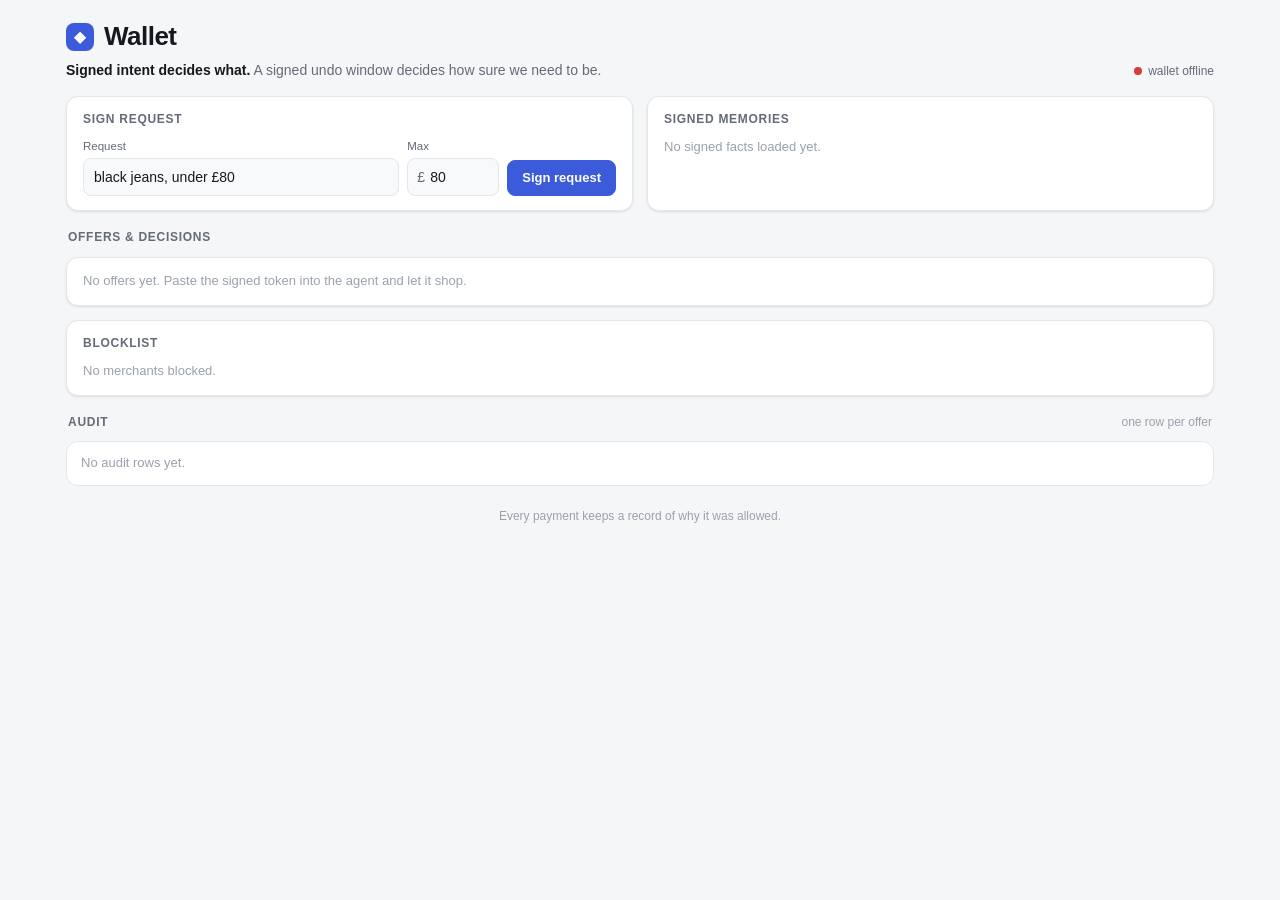
==== static/index.html @ 3918dc95 "Show merchant names and drop Undo on final-sale payments Co-Authored-By: Claude Opus 5.5 <noreply@an" ====
<!doctype html>
<html lang="en">
<head>
<meta charset="utf-8">
<meta name="viewport" content="width=device-width, initial-scale=1">
<title>Wallet</title>
<style>
:root {
  --bg: #f5f6f8;
  --panel: #ffffff;
  --panel-2: #f8f9fb;
  --border: #e3e6eb;
  --text: #15181e;
  --muted: #646b78;
  --faint: #9aa1ad;
  --mono-bg: #f1f3f6;
  --accent: #3b5bdb;
  --accent-text: #ffffff;
  --pay: #1f9d55; --pay-bg: #e6f6ec; --pay-text: #126b39;
  --ask: #d98a00; --ask-bg: #fff4dc; --ask-text: #8a5800;
  --decline: #d93a3a; --decline-bg: #fdeaea; --decline-text: #a52323;
  --block: #1b1d22; --block-text: #ffffff;
  --warn-bg: #fff7e6; --warn-border: #f2c46d;
  --shadow: 0 1px 2px rgba(16,24,40,.05), 0 1px 3px rgba(16,24,40,.06);
}
@media (prefers-color-scheme: dark) {
  :root {
    --bg: #0e1014;
    --panel: #171a20;
    --panel-2: #1c2027;
    --border: #2a2f38;
    --text: #e8eaee;
    --muted: #9aa1ad;
    --faint: #6b7280;
    --mono-bg: #0f1216;
    --accent: #6c8cff;
    --accent-text: #0e1014;
    --pay: #3ecf7a; --pay-bg: #12301f; --pay-text: #7ee2a6;
    --ask: #f2b233; --ask-bg: #33270d; --ask-text: #f7cc73;
    --decline: #f26464; --decline-bg: #3a1616; --decline-text: #ff9b9b;
    --block: #000000; --block-text: #ffffff;
    --warn-bg: #2d2410; --warn-border: #6b5418;
    --shadow: none;
  }
}
* { box-sizing: border-box; }
html, body { margin: 0; }
body {
  background: var(--bg); color: var(--text);
  font: 14px/1.45 -apple-system, BlinkMacSystemFont, "Segoe UI", Inter, Roboto, Helvetica, Arial, sans-serif;
  -webkit-font-smoothing: antialiased;
}
.mono, code, pre, input.mono { font-family: ui-monospace, SFMono-Regular, Menlo, Consolas, monospace; }
.wrap { max-width: 1180px; margin: 0 auto; padding: 18px 16px 40px; }
header { display: flex; align-items: flex-end; justify-content: space-between; gap: 12px; margin-bottom: 16px; flex-wrap: wrap; }
header h1 { margin: 0; font-size: 26px; letter-spacing: -.02em; display: flex; align-items: center; gap: 10px; }
header h1 .logo { width: 28px; height: 28px; border-radius: 8px; background: var(--accent); display: inline-grid; place-items: center; color: var(--accent-text); font-size: 15px; }
header p { margin: 4px 0 0; color: var(--muted); font-size: 14px; }
header p b { color: var(--text); font-weight: 600; }
.live { font-size: 12px; color: var(--muted); display: inline-flex; align-items: center; gap: 6px; white-space: nowrap; }
.live .dot { width: 8px; height: 8px; border-radius: 50%; background: var(--faint); }
.live.ok .dot { background: var(--pay); box-shadow: 0 0 0 3px color-mix(in srgb, var(--pay) 25%, transparent); }
.live.err .dot { background: var(--decline); }

.panel { background: var(--panel); border: 1px solid var(--border); border-radius: 12px; padding: 14px 16px; box-shadow: var(--shadow); min-width: 0; }
.panel h2 { margin: 0 0 10px; font-size: 12px; text-transform: uppercase; letter-spacing: .06em; color: var(--muted); font-weight: 650; display: flex; justify-content: space-between; align-items: center; gap: 8px; }
.panel h2 .count { text-transform: none; letter-spacing: 0; font-weight: 500; color: var(--faint); }
.top { display: grid; grid-template-columns: 1fr 1fr; gap: 14px; margin-bottom: 14px; }
@media (max-width: 720px) { .top { grid-template-columns: 1fr; } }

form.sign { display: grid; grid-template-columns: 1fr 92px auto; gap: 8px; align-items: end; }
@media (max-width: 480px) { form.sign { grid-template-columns: 1fr 1fr; } form.sign button { grid-column: 1 / -1; } }
label { display: block; font-size: 11.5px; color: var(--muted); margin-bottom: 3px; }
input[type=text], input[type=number] {
  width: 100%; padding: 8px 10px; border: 1px solid var(--border); border-radius: 8px;
  background: var(--panel-2); color: var(--text); font: inherit;
}
input:focus { outline: 2px solid color-mix(in srgb, var(--accent) 50%, transparent); outline-offset: 0; border-color: var(--accent); }
.money-input { position: relative; }
.money-input span { position: absolute; left: 10px; top: 50%; transform: translateY(-50%); color: var(--muted); }
.money-input input { padding-left: 22px; }
button {
  font: inherit; font-weight: 600; font-size: 13px; border-radius: 8px; padding: 8px 14px; cursor: pointer;
  border: 1px solid var(--border); background: var(--panel-2); color: var(--text); white-space: nowrap;
}
button:hover { filter: brightness(.97); }
button:disabled { opacity: .55; cursor: default; }
button.primary { background: var(--accent); color: var(--accent-text); border-color: var(--accent); }
button.small { padding: 5px 10px; font-size: 12px; }
button.good { background: var(--pay); border-color: var(--pay); color: #fff; }
button.bad { background: transparent; border-color: var(--decline); color: var(--decline); }
.tokenbox { margin-top: 12px; }
.tokenrow { display: flex; gap: 8px; align-items: stretch; }
.token {
  flex: 1; min-width: 0; background: var(--mono-bg); border: 1px solid var(--border); border-radius: 8px;
  padding: 7px 9px; font-size: 11.5px; word-break: break-all; max-height: 58px; overflow: auto; color: var(--text);
}
.kv { font-size: 12px; color: var(--muted); margin-top: 6px; display: flex; gap: 6px; flex-wrap: wrap; align-items: baseline; }
.kv .mono { color: var(--text); font-size: 11.5px; word-break: break-all; }
.empty { color: var(--faint); font-size: 13px; }
.err-msg { color: var(--decline); font-size: 12px; margin-top: 6px; }

.facts { display: flex; flex-wrap: wrap; gap: 8px; }
.fact {
  display: inline-flex; align-items: center; gap: 8px; padding: 7px 11px; border-radius: 999px;
  border: 1px solid var(--border); background: var(--panel-2); font-size: 13.5px;
}
.fact b { font-weight: 650; }
.fact .sig { font-size: 11px; font-weight: 650; color: var(--pay-text); background: var(--pay-bg); padding: 1px 7px; border-radius: 999px; }
.fact.bad .sig { color: var(--decline-text); background: var(--decline-bg); }
.explain { margin-top: 12px; padding-top: 10px; border-top: 1px dashed var(--border); font-size: 13px; }
.explain .src { font-size: 11px; color: var(--muted); text-transform: uppercase; letter-spacing: .05em; font-weight: 650; }
.explain p { margin: 4px 0 8px; }
.edges { display: flex; flex-wrap: wrap; gap: 6px; }
.edge { font-size: 11.5px; padding: 2px 8px; border-radius: 6px; background: var(--mono-bg); border: 1px solid var(--border); color: var(--muted); }
.edge b { color: var(--text); font-weight: 600; }
.intent-now { margin-top: 10px; font-size: 12px; color: var(--muted); }
.intent-now b { color: var(--text); font-weight: 600; }

.section-head { display: flex; justify-content: space-between; align-items: baseline; margin: 18px 2px 10px; }
.section-head h2 { margin: 0; font-size: 12px; text-transform: uppercase; letter-spacing: .06em; color: var(--muted); font-weight: 650; }
.section-head .legend { font-size: 12px; color: var(--faint); }
.grid { display: grid; grid-template-columns: repeat(auto-fill, minmax(380px, 1fr)); gap: 12px; }
@media (max-width: 440px) { .grid { grid-template-columns: 1fr; } }
.card {
  background: var(--panel); border: 1px solid var(--border); border-left: 4px solid var(--faint);
  border-radius: 12px; padding: 12px 14px; box-shadow: var(--shadow); min-width: 0;
  animation: enter .35s ease-out;
}
@keyframes enter { from { opacity: 0; transform: translateY(6px); } to { opacity: 1; transform: none; } }
.card.pay { border-left-color: var(--pay); }
.card.ask { border-left-color: var(--ask); }
.card.decline { border-left-color: var(--decline); }
.card.block { border-left-color: var(--block); }
@media (prefers-color-scheme: dark) { .card.block { border-left-color: #ffffff55; } }
.card-top { display: flex; justify-content: space-between; align-items: center; gap: 8px; }
.merchant { display: flex; align-items: center; gap: 8px; font-weight: 650; font-size: 15px; }
.mbadge.sm { width: 18px; height: 18px; border-radius: 5px; font-size: 11px; vertical-align: middle; }
.mbadge { width: 26px; height: 26px; border-radius: 7px; display: inline-grid; place-items: center; background: var(--panel-2); border: 1px solid var(--border); font-size: 13px; }
.merchant .time { font-weight: 400; font-size: 11.5px; color: var(--faint); }
.badge { font-size: 11.5px; font-weight: 750; text-transform: uppercase; letter-spacing: .06em; padding: 4px 10px; border-radius: 999px; white-space: nowrap; }
.badge.pay { background: var(--pay); color: #fff; }
.badge.ask { background: var(--ask); color: #1b1300; }
.badge.decline { background: var(--decline); color: #fff; }
.badge.block { background: var(--block); color: var(--block-text); }
@media (prefers-color-scheme: dark) { .badge.block { box-shadow: inset 0 0 0 1px #ffffff55; } .badge.pay { color: #06210f; } .badge.decline { color: #2a0606; } }
.badge.none { background: var(--panel-2); color: var(--muted); }
.cart { margin: 9px 0 8px; font-size: 13.5px; }
.cart .name { font-weight: 600; }
.cart .attrs { color: var(--muted); }
.cart .attrs b { color: var(--text); font-weight: 600; }
.undoline { margin-top: 5px; display: flex; align-items: center; gap: 8px; }
.undo { font-size: 12px; font-weight: 650; padding: 2px 9px; border-radius: 999px; background: var(--panel-2); border: 1px solid var(--border); color: var(--muted); }
.undo.free { color: var(--pay-text); background: var(--pay-bg); border-color: transparent; }
.undo.final { color: var(--ask-text); background: var(--ask-bg); border-color: transparent; }
.undo-l { font-size: 11px; color: var(--faint); }
.inject { margin: 6px 0 0; padding: 6px 9px; background: var(--warn-bg); border: 1px solid var(--warn-border); border-radius: 7px; font-size: 12px; }
.inject .mono { font-size: 11.5px; }
.metrics { display: grid; grid-template-columns: repeat(4, minmax(0, 1fr)); gap: 6px; margin: 8px 0; }
.metric { background: var(--panel-2); border: 1px solid var(--border); border-radius: 8px; padding: 5px 7px; min-width: 0; }
.metric .l { font-size: 10px; text-transform: uppercase; letter-spacing: .05em; color: var(--muted); white-space: nowrap; overflow: hidden; text-overflow: ellipsis; }
.metric .v { font-size: 13.5px; font-weight: 650; white-space: nowrap; overflow: hidden; text-overflow: ellipsis; font-variant-numeric: tabular-nums; }
.metric .v.small { font-size: 12px; }
.metric .bar { height: 3px; border-radius: 2px; background: var(--border); margin-top: 3px; overflow: hidden; }
.metric .bar i { display: block; height: 100%; background: var(--accent); }
.metric .bar i.hi { background: var(--decline); }
.ok { color: var(--pay); }
.no { color: var(--decline); }
.warn { color: var(--ask); }
.rule { font-size: 12.5px; color: var(--muted); margin: 4px 0 0; }
.rule b { color: var(--text); font-weight: 600; }
.stripe { margin-top: 9px; padding-top: 9px; border-top: 1px solid var(--border); display: flex; align-items: center; justify-content: space-between; gap: 8px; flex-wrap: wrap; font-size: 12px; }
.stripe .left { display: flex; align-items: center; gap: 6px; flex-wrap: wrap; min-width: 0; }
.stripe .pi { font-size: 11.5px; color: var(--text); }
.chip { font-size: 11px; font-weight: 650; padding: 1px 7px; border-radius: 999px; background: var(--panel-2); border: 1px solid var(--border); color: var(--muted); white-space: nowrap; }
.chip.hold { color: var(--ask-text); background: var(--ask-bg); border-color: transparent; }
.chip.charge { color: var(--pay-text); background: var(--pay-bg); border-color: transparent; }
.chip.st-ok { color: var(--pay-text); background: var(--pay-bg); border-color: transparent; }
.chip.st-cancel { color: var(--decline-text); background: var(--decline-bg); border-color: transparent; }
.stripe .right { display: flex; align-items: center; gap: 8px; }
.countdown { font-variant-numeric: tabular-nums; color: var(--muted); font-size: 12px; }
.countdown b { color: var(--text); }
.nostripe { color: var(--faint); font-size: 12px; }

.bl { display: grid; gap: 8px; }
.blitem { border: 1px solid var(--border); border-radius: 10px; padding: 10px 12px; background: var(--panel-2); }
.blitem .row1 { display: flex; justify-content: space-between; align-items: center; gap: 8px; flex-wrap: wrap; }
.blitem .row1 .merchant { font-size: 14px; }
details summary { cursor: pointer; font-size: 12px; color: var(--muted); margin-top: 6px; }
details pre { margin: 6px 0 0; padding: 8px 10px; background: var(--mono-bg); border: 1px solid var(--border); border-radius: 8px; font-size: 11px; overflow: auto; max-height: 260px; white-space: pre-wrap; word-break: break-all; }

.tablewrap { overflow-x: auto; border: 1px solid var(--border); border-radius: 12px; background: var(--panel); }
table { border-collapse: collapse; width: 100%; font-size: 11.5px; }
th, td { padding: 6px 7px; text-align: left; border-bottom: 1px solid var(--border); white-space: normal; overflow-wrap: break-word; vertical-align: top; }
td .badge, td.num, td .mono { white-space: nowrap; }
th { font-size: 10.5px; text-transform: uppercase; letter-spacing: .04em; color: var(--muted); font-weight: 650; background: var(--panel-2); position: sticky; top: 0; }
tr:last-child td { border-bottom: 0; }
td.wr { white-space: normal; min-width: 150px; max-width: 210px; }
td .sub, td.sub { color: var(--faint); font-size: 10.5px; }
td .badge { font-size: 10px; padding: 2px 7px; }
td.num { text-align: right; font-variant-numeric: tabular-nums; }
.lower { margin-top: 14px; }
footer { margin-top: 22px; color: var(--faint); font-size: 12px; text-align: center; }
</style>
</head>
<body>
<div class="wrap">
  <header>
    <div>
      <h1><span class="logo">&#9670;</span>Wallet</h1>
      <p><b>Signed intent decides what.</b> A signed undo window decides how sure we need to be.</p>
    </div>
    <span id="live" class="live"><span class="dot"></span><span id="live-text">connecting…</span></span>
  </header>

  <div class="top">
    <section class="panel">
      <h2>Sign request</h2>
      <form class="sign" id="sign-form">
        <div>
          <label for="req">Request</label>
          <input type="text" id="req" value="black jeans, under £80" autocomplete="off">
        </div>
        <div>
          <label for="max">Max</label>
          <div class="money-input"><span>£</span><input type="number" id="max" value="80" min="1" step="1"></div>
        </div>
        <button class="primary" type="submit" id="sign-btn">Sign request</button>
      </form>
      <div id="token-area"></div>
    </section>

    <section class="panel">
      <h2>Signed memories <span class="count" id="facts-count"></span></h2>
      <div id="facts"></div>
      <div id="explain"></div>
    </section>
  </div>

  <div class="section-head">
    <h2>Offers &amp; decisions</h2>
    <span class="legend" id="rows-count"></span>
  </div>
  <div class="grid" id="grid"></div>
  <div id="grid-empty" class="panel empty" style="display:none">No offers yet. Paste the signed token into the agent and let it shop.</div>

  <section class="panel lower">
    <h2>Blocklist <span class="count" id="bl-count"></span></h2>
    <div id="blocklist" class="bl"></div>
  </section>

  <div class="section-head">
    <h2>Audit</h2>
    <span class="legend">one row per offer</span>
  </div>
  <div class="tablewrap" id="audit"></div>

  <footer>Every payment keeps a record of why it was allowed.</footer>
</div>

<script>
(function () {
  "use strict";
  var LS_KEY = "wallet.signed";
  var state = { data: null, pending: {}, local: {}, openDetails: {}, signed: null };
  try { state.signed = JSON.parse(localStorage.getItem(LS_KEY) || "null"); } catch (e) { state.signed = null; }

  var $ = function (id) { return document.getElementById(id); };
  function esc(v) {
    if (v === null || v === undefined) return "";
    return String(v).replace(/[&<>"']/g, function (c) {
      return { "&": "&amp;", "<": "&lt;", ">": "&gt;", '"': "&quot;", "'": "&#39;" }[c];
    });
  }
  function setHTML(el, html) { if (el && el._h !== html) { el.innerHTML = html; el._h = html; } }
  function isNum(v) { return typeof v === "number" && isFinite(v); }
  function money(p) {
    if (!isNum(p)) return "—";
    var s = (p / 100).toFixed(2);
    if (s.slice(-3) === ".00") s = s.slice(0, -3);
    return "£" + s;
  }
  function prob(p) { return isNum(p) ? p.toFixed(2) : "—"; }
  function shortHash(h) { return h ? String(h).slice(0, 10) + "…" : "—"; }
  function mLetter(id) { if (!id) return "?"; var s = String(id).replace(/^merchant[-_ ]?/i, ""); return s; }
  function mName(o) { return (o && o.merchant_name) || ("Merchant " + mLetter(o && o.merchant_id)); }
  function inWindow(r) { var end = r && r.window_ends_at ? Date.parse(r.window_ends_at) : NaN; return !isNaN(end) && end > Date.now(); }
  function timeOf(iso) {
    if (!iso) return "";
    var d = new Date(iso); if (isNaN(d)) return "";
    return d.toLocaleTimeString([], { hour: "2-digit", minute: "2-digit", second: "2-digit" });
  }
  function human(s) { return String(s || "").replace(/_/g, " "); }
  function undoTerms(u) {
    if (!u || typeof u !== "object") return "—";
    var h = u.window_hours;
    if (!isNum(h) || h <= 0 || !u.cancel_url) return "final sale";
    var fee = isNum(u.fee_pence) && u.fee_pence > 0 ? " (" + money(u.fee_pence) + " fee)" : " free";
    var span = h % 24 === 0 && h >= 168 ? (h / 24) + "-day" : h + "h";
    return span + fee + " cancel";
  }
  function decisionOf(r) { var d = (r && r.decision) || ""; return /^(pay|ask|decline|block)$/.test(d) ? d : "none"; }
  function firstItem(r) { return (r && Array.isArray(r.items) && r.items[0]) || null; }
  function cartTotal(items) {
    if (!Array.isArray(items)) return null;
    var t = 0, any = false;
    items.forEach(function (i) { if (i && isNum(i.price_pence)) { t += i.price_pence; any = true; } });
    return any ? t : null;
  }
  function itemsLine(items) {
    if (!Array.isArray(items) || !items.length) return '<span class="cart attrs">No items</span>';
    return items.map(function (it) {
      it = it || {};
      var attrs = [];
      if (it.colour) attrs.push("<b>" + esc(it.colour) + "</b>");
      if (it.waist !== undefined && it.waist !== null) attrs.push("waist <b>" + esc(it.waist) + "</b>");
      if (it.material) attrs.push("<b>" + esc(it.material) + "</b>");
      if (isNum(it.price_pence)) attrs.push("<b>" + money(it.price_pence) + "</b>");
      return '<div><span class="name">' + esc(it.name || "Item") + '</span> <span class="attrs">· ' + attrs.join(" · ") + "</span></div>";
    }).join("");
  }
  function injections(items) {
    if (!Array.isArray(items)) return "";
    var d = items.map(function (i) { return i && i.description; }).filter(Boolean);
    if (!d.length) return "";
    return d.map(function (t) { return '<div class="inject">Merchant text: <span class="mono">“' + esc(t) + '”</span></div>'; }).join("");
  }
  function statusClass(s) {
    s = String(s || "");
    if (/cancel|refund|fail/.test(s)) return "st-cancel";
    if (/succeeded|requires_capture|captured/.test(s)) return "st-ok";
    return "";
  }
  function isUndone(r) { return /cancel|refund/.test(String(r.stripe_status || "")) || (state.local[r.id] && state.local[r.id].undone); }
  function factLabel(f) {
    if (!f) return "";
    if (typeof f === "string") return f;
    return [human(f.relation), f.object].filter(function (x) { return x !== undefined && x !== null && x !== ""; }).join(" ");
  }
  function edgeLabel(e) {
    if (e === null || e === undefined) return "";
    if (typeof e === "string") return esc(e);
    var s = e.subject || e.source || e.from || e.source_node || "";
    var rel = e.relation || e.relationship_name || e.relationship || e.edge || e.type || "";
    var o = e.object || e.target || e.to || e.target_node || "";
    if (typeof s === "object") s = s.name || s.id || "";
    if (typeof o === "object") o = o.name || o.id || "";
    if (s || rel || o) return (s ? "<b>" + esc(s) + "</b> " : "") + (rel ? "—" + esc(human(rel)) + "→ " : "") + (o ? "<b>" + esc(o) + "</b>" : "");
    try { return esc(JSON.stringify(e)); } catch (x) { return ""; }
  }

  // ---------- sign request ----------
  function renderToken() {
    var s = state.signed, html = "";
    if (s && s.token) {
      html = '<div class="tokenbox"><label>Signed-intent token for the agent</label>' +
        '<div class="tokenrow"><div class="token mono" id="token-text">' + esc(s.token) + '</div>' +
        '<button type="button" class="small" id="copy-btn">' + (state.copied ? "Copied ✓" : "Copy") + "</button></div>" +
        '<div class="kv">intent hash <span class="mono">' + esc(s.intent_hash || "—") + "</span></div></div>";
    }
    if (state.signError) html += '<div class="err-msg">' + esc(state.signError) + "</div>";
    setHTML($("token-area"), html);
  }
  $("sign-form").addEventListener("submit", function (ev) {
    ev.preventDefault();
    var btn = $("sign-btn");
    var pounds = parseFloat($("max").value);
    var body = { request: $("req").value.trim(), max_pence: Math.round((isFinite(pounds) ? pounds : 0) * 100) };
    btn.disabled = true; btn.textContent = "Signing…"; state.signError = null;
    fetch("/api/intent", { method: "POST", headers: { "Content-Type": "application/json" }, body: JSON.stringify(body) })
      .then(function (r) { if (!r.ok) throw new Error("Sign failed (" + r.status + ")"); return r.json(); })
      .then(function (j) {
        state.signed = { token: j.token, intent_hash: j.intent_hash, request: body.request };
        state.copied = false;
        try { localStorage.setItem(LS_KEY, JSON.stringify(state.signed)); } catch (e) {}
        poll();
      })
      .catch(function (e) { state.signError = e.message || String(e); })
      .then(function () { btn.disabled = false; btn.textContent = "Sign request"; renderToken(); });
  });
  document.addEventListener("click", function (ev) {
    var t = ev.target.closest && ev.target.closest("button");
    if (!t) return;
    if (t.id === "copy-btn") return copyToken();
    var act = t.getAttribute("data-act");
    if (act === "undo") return doUndo(t.getAttribute("data-pid"), t.getAttribute("data-row"));
    if (act === "approve" || act === "reject") return doDecide(t.getAttribute("data-row"), act === "approve");
  });
  function copyToken() {
    var tok = state.signed && state.signed.token; if (!tok) return;
    var done = function () { state.copied = true; renderToken(); setTimeout(function () { state.copied = false; renderToken(); }, 1500); };
    if (navigator.clipboard && navigator.clipboard.writeText) {
      navigator.clipboard.writeText(tok).then(done, function () { fallbackCopy(tok); done(); });
    } else { fallbackCopy(tok); done(); }
  }
  function fallbackCopy(text) {
    var ta = document.createElement("textarea"); ta.value = text; ta.style.position = "fixed"; ta.style.opacity = "0";
    document.body.appendChild(ta); ta.select(); try { document.execCommand("copy"); } catch (e) {} document.body.removeChild(ta);
  }

  // ---------- actions ----------
  function post(url, body) {
    return fetch(url, { method: "POST", headers: { "Content-Type": "application/json" }, body: JSON.stringify(body) })
      .then(function (r) { return r.json().catch(function () { return {}; }).then(function (j) { if (!r.ok) throw new Error((j && j.detail) || ("HTTP " + r.status)); return j; }); });
  }
  function doUndo(pid, rowId) {
    if (!pid) return;
    state.pending[rowId] = "Undoing…"; render();
    post("/api/undo", { payment_id: pid })
      .then(function (j) { state.local[rowId] = { undone: true, status: j && j.status }; })
      .catch(function (e) { state.local[rowId] = { error: e.message }; })
      .then(function () { delete state.pending[rowId]; poll(); });
  }
  function doDecide(rowId, approve) {
    state.pending[rowId] = approve ? "Approving…" : "Rejecting…"; render();
    post("/api/decide", { row_id: rowId, approve: approve })
      .then(function () { state.local[rowId] = { decided: approve ? "approved" : "rejected" }; })
      .catch(function (e) { state.local[rowId] = { error: e.message }; })
      .then(function () { delete state.pending[rowId]; poll(); });
  }

  // ---------- render ----------
  function renderFacts(d) {
    var facts = Array.isArray(d.facts) ? d.facts.filter(Boolean) : [];
    $("facts-count").textContent = facts.length ? facts.length + " signed by you" : "";
    var html = facts.length ? '<div class="facts">' + facts.map(function (f) {
      var ok = !f || typeof f !== "object" || f.verified !== false;
      return '<span class="fact' + (ok ? "" : " bad") + '"><b>' + esc(factLabel(f)) + '</b><span class="sig">' + (ok ? "✓ signed" : "✗ bad signature") + "</span></span>";
    }).join("") + "</div>" : '<div class="empty">No signed facts loaded yet.</div>';
    var it = d.intent && (d.intent.payload || d.intent);
    if (it && it.request) {
      html += '<div class="intent-now">Current intent: <b>' + esc(it.request) + "</b>" +
        (isNum(it.max_pence) ? " · max <b>" + money(it.max_pence) + "</b>" : "") +
        (d.intent_hash ? ' · <span class="mono">' + esc(shortHash(d.intent_hash)) + "</span>" : "") + "</div>";
    }
    setHTML($("facts"), html);
    var ex = d.explanation, eh = "";
    if (ex && (ex.answer || (Array.isArray(ex.cited) && ex.cited.length))) {
      eh = '<div class="explain"><div class="src">Cognee · why these facts</div>' +
        (ex.answer ? "<p>" + esc(String(ex.answer).replace(/\*\*|__|^#+\s*/gm, "")) + "</p>" : "") +
        (Array.isArray(ex.cited) && ex.cited.length ? '<div class="edges">' + ex.cited.map(function (e) { return '<span class="edge">' + edgeLabel(e) + "</span>"; }).join("") + "</div>" : "") +
        "</div>";
    }
    setHTML($("explain"), eh);
  }

  function cardHTML(r) {
    var dec = decisionOf(r), it = firstItem(r), loc = state.local[r.id] || {}, pend = state.pending[r.id];
    var sig = r.signature_ok === true ? '<span class="ok">✓ valid</span>' : r.signature_ok === false ? '<span class="no">✗ ' + esc(human(r.check_failure) || "failed") + "</span>" : r.check_failure ? '<span class="no">✗ ' + esc(human(r.check_failure)) + "</span>" : "—";
    var pm = isNum(r.p_match) ? r.p_match : null, pi = isNum(r.p_injection) ? r.p_injection : null;
    var html = '<div class="card-top"><div class="merchant"><span class="mbadge">' + esc(mLetter(r.merchant_id)) + '</span>' + esc(mName(r)) +
      ' <span class="time">' + esc(timeOf(r.at)) + '</span></div><span class="badge ' + dec + '">' + esc(r.decision || "pending") + "</span></div>";
    var ut = undoTerms(r.undo);
    html += '<div class="cart">' + itemsLine(r.items) + '<div class="undoline"><span class="undo ' + (ut === "final sale" ? "final" : ut === "—" ? "" : "free") + '">' + (ut === "final sale" ? "&#10007; " : ut === "—" ? "" : "&#8634; ") + esc(ut) + '</span><span class="undo-l">signed undo terms</span></div>' + injections(r.items) + "</div>";
    html += '<div class="metrics">' +
      '<div class="metric"><div class="l">Signature</div><div class="v small">' + sig + "</div></div>" +
      '<div class="metric"><div class="l">P(match)</div><div class="v">' + prob(pm) + '</div><div class="bar"><i style="width:' + (pm === null ? 0 : Math.round(pm * 100)) + '%"></i></div></div>' +
      '<div class="metric"><div class="l">P(injection)</div><div class="v' + (pi !== null && pi >= 0.8 ? " no" : "") + '">' + prob(pi) + '</div><div class="bar"><i class="' + (pi !== null && pi >= 0.8 ? "hi" : "") + '" style="width:' + (pi === null ? 0 : Math.round(pi * 100)) + '%"></i></div></div>' +
      '<div class="metric"><div class="l">Exp. loss</div><div class="v">' + money(r.expected_loss_pence) + "</div></div>" +
      "</div>";
    if (r.rule) html += '<div class="rule">Rule: <b>' + esc(r.rule) + "</b></div>";

    // Stripe / actions footer
    var left = "", right = "";
    if (r.payment_id) {
      left = '<span class="chip">Stripe</span><span class="mono pi">' + esc(r.payment_id) + "</span>" +
        (r.payment_mode ? '<span class="chip ' + esc(r.payment_mode) + '">' + esc(r.payment_mode) + "</span>" : "");
      var st = loc.status && isUndone(r) && !/cancel|refund/.test(String(r.stripe_status || "")) ? loc.status : r.stripe_status;
      if (st) left += '<span class="chip ' + statusClass(st) + '">' + esc(st) + "</span>";
      if (isUndone(r)) {
        right = '<span class="countdown ok">Undone ✓</span>';
      } else if (pend) {
        right = '<button class="small" disabled>' + esc(pend) + "</button>";
      } else if (!r.window_ends_at) {
        right = '<span class="countdown">final sale · no undo</span>';
      } else if (!inWindow(r)) {
        right = '<span class="countdown">window closed · no undo</span>';
      } else {
        right = '<span class="countdown" data-ends="' + esc(r.window_ends_at) + '"></span>' +
          '<button class="small bad" data-act="undo" data-pid="' + esc(r.payment_id) + '" data-row="' + esc(r.id) + '">Undo</button>';
      }
    } else if (dec === "ask") {
      if (pend) right = '<button class="small" disabled>' + esc(pend) + "</button>";
      else if (loc.decided) right = '<span class="countdown">' + esc(loc.decided) + "</span>";
      else right = '<button class="small bad" data-act="reject" data-row="' + esc(r.id) + '">Reject</button><button class="small good" data-act="approve" data-row="' + esc(r.id) + '">Approve</button>';
      left = '<span class="nostripe">Waiting for you · nothing in Stripe</span>';
    } else if (dec === "decline" || dec === "block") {
      left = '<span class="nostripe">No payment created in Stripe</span>';
    } else {
      left = '<span class="nostripe">—</span>';
    }
    if (loc.error) left += '<span class="err-msg">' + esc(loc.error) + "</span>";
    html += '<div class="stripe"><div class="left">' + left + '</div><div class="right">' + right + "</div></div>";
    return html;
  }

  function sortedRows(d) {
    var rows = Array.isArray(d.rows) ? d.rows.filter(Boolean).slice() : [];
    rows.sort(function (a, b) {
      var ta = Date.parse(a.at) || 0, tb = Date.parse(b.at) || 0;
      return ta - tb;
    });
    return rows;
  }

  var cardEls = {};
  function renderGrid(d) {
    var rows = sortedRows(d), grid = $("grid");
    if (d.intent_hash) {
      var cur = rows.filter(function (r) { return r.intent_hash === d.intent_hash; });
      if (cur.length) rows = cur;
    }
    $("grid-empty").style.display = rows.length ? "none" : "";
    var counts = {};
    rows.forEach(function (r) { var k = decisionOf(r); counts[k] = (counts[k] || 0) + 1; });
    $("rows-count").textContent = rows.length ? ["pay", "ask", "decline", "block"].filter(function (k) { return counts[k]; }).map(function (k) { return counts[k] + " " + k; }).join(" · ") : "";
    var seen = {};
    rows.forEach(function (r, i) {
      var key = String(r.id || ("idx-" + i)); seen[key] = true;
      var el = cardEls[key];
      if (!el) { el = document.createElement("div"); cardEls[key] = el; }
      var cls = "card " + decisionOf(r);
      if (el.className !== cls) el.className = cls;
      setHTML(el, cardHTML(r));
      if (grid.children[i] !== el) grid.insertBefore(el, grid.children[i] || null);
    });
    Object.keys(cardEls).forEach(function (k) { if (!seen[k]) { var el = cardEls[k]; if (el.parentNode) el.parentNode.removeChild(el); delete cardEls[k]; } });
  }

  function renderBlocklist(d) {
    var bl = Array.isArray(d.blocklist) ? d.blocklist.filter(Boolean) : [];
    $("bl-count").textContent = bl.length ? bl.length + " blocked" : "";
    if (!bl.length) { setHTML($("blocklist"), '<div class="empty">No merchants blocked.</div>'); return; }
    setHTML($("blocklist"), bl.map(function (b) {
      var key = "bl-" + (b.merchant_id || "");
      var cart = b.signed_cart || null, payload = cart && (cart.payload || cart);
      var items = payload && payload.items;
      var json = ""; try { json = JSON.stringify(cart, null, 2); } catch (e) { json = String(cart); }
      return '<div class="blitem"><div class="row1"><div class="merchant"><span class="mbadge">' + esc(mLetter(b.merchant_id)) + "</span>" + esc(mName(b)) +
        ' <span class="time">' + esc(timeOf(b.at)) + '</span></div><div style="display:flex;gap:8px;align-items:center"><span class="chip st-cancel">P(injection) ' + prob(b.p_injection) + '</span><span class="badge block">blocked</span></div></div>' +
        (items ? '<div class="cart" style="margin:6px 0 0">' + itemsLine(items) + injections(items) + "</div>" : "") +
        '<details data-key="' + esc(key) + '"' + (state.openDetails[key] ? " open" : "") + "><summary>Flagged signed cart (evidence, signed by the merchant)</summary><pre class=\"mono\">" + esc(json) + "</pre></details></div>";
    }).join(""));
  }
  document.addEventListener("toggle", function (ev) {
    var t = ev.target; if (t && t.tagName === "DETAILS" && t.dataset.key) state.openDetails[t.dataset.key] = t.open;
  }, true);

  function renderAudit(d) {
    var rows = sortedRows(d).reverse();
    if (!rows.length) { setHTML($("audit"), '<div class="empty" style="padding:12px 14px">No audit rows yet.</div>'); return; }
    var head = ["Merchant", "Cart", "Sig", "Facts used", "P(match)<br>P(inj)", "Undo", "Exp. loss", "Decision", "Rule", "Stripe"];
    var body = rows.map(function (r) {
      var facts = Array.isArray(r.facts_used) ? r.facts_used.map(factLabel).filter(Boolean).join(", ") : "";
      var items = Array.isArray(r.items) ? r.items.map(function (i) { i = i || {}; return [i.colour, i.waist !== undefined && i.waist !== null ? "w" + i.waist : "", i.material, isNum(i.price_pence) ? money(i.price_pence) : ""].filter(Boolean).join(" "); }).join("; ") : "";
      var dec = decisionOf(r);
      var sig = r.signature_ok === true ? '<span class="ok">✓</span>' : r.signature_ok === false ? '<span class="no">✗</span>' : "—";
      if (r.check_failure) sig += ' <span class="no">' + esc(human(r.check_failure)) + "</span>";
      var pay = r.payment_id ? '<span class="mono" title="' + esc(r.payment_id) + '">' + esc(String(r.payment_id).length > 16 ? String(r.payment_id).slice(0, 8) + "…" + String(r.payment_id).slice(-5) : r.payment_id) + "</span><div>" + esc(r.payment_mode || "") + " · " + esc(r.stripe_status || "—") + "</div>" +
        (r.window_ends_at ? '<div class="sub">until ' + esc(new Date(r.window_ends_at).toLocaleString([], { month: "short", day: "numeric", hour: "2-digit", minute: "2-digit" })) + "</div>" : "") : '<span class="sub">none</span>';
      return "<tr><td><span class=\"mbadge sm\">" + esc(mLetter(r.merchant_id)) + '</span> <b>' + esc(mName(r)) + '</b><div class="sub">' + esc(timeOf(r.at)) + '</div><div class="sub mono">' + esc(r.intent_hash ? String(r.intent_hash).slice(0, 8) : "") + "</div></td><td>" + esc(items) + "</td><td>" + sig + "</td><td>" + esc(facts || "—") +
        '</td><td class="num">' + prob(r.p_match) + "<br>" + prob(r.p_injection) + '<div class="sub">' + esc(r.eval_source || "") + "</div></td><td>" + esc(undoTerms(r.undo)) + '<div class="sub">cost ' + money(r.undo_cost_pence) + "</div>" +
        '</td><td class="num">' + money(r.expected_loss_pence) + '</td><td><span class="badge ' + dec + '">' + esc(r.decision || "—") + "</span></td><td>" + esc(r.rule || "—") +
        "</td><td>" + pay + "</td></tr>";
    }).join("");
    setHTML($("audit"), "<table><thead><tr>" + head.map(function (h) { return "<th>" + h + "</th>"; }).join("") + "</tr></thead><tbody>" + body + "</tbody></table>");
  }

  function render() {
    var d = state.data || {};
    renderToken();
    renderFacts(d);
    renderGrid(d);
    renderBlocklist(d);
    renderAudit(d);
    tick();
  }

  // ---------- countdowns ----------
  function fmtLeft(ms) {
    if (ms <= 0) return "window closed";
    var s = Math.floor(ms / 1000), dd = Math.floor(s / 86400), hh = Math.floor((s % 86400) / 3600), mm = Math.floor((s % 3600) / 60), ss = s % 60;
    var pad = function (n) { return (n < 10 ? "0" : "") + n; };
    return (dd ? dd + "d " : "") + pad(hh) + ":" + pad(mm) + ":" + pad(ss);
  }
  function tick() {
    var els = document.querySelectorAll("[data-ends]"), now = Date.now();
    for (var i = 0; i < els.length; i++) {
      var end = Date.parse(els[i].getAttribute("data-ends"));
      var txt = isNaN(end) ? "" : (end - now > 0 ? "undo free for <b>" + fmtLeft(end - now) + "</b>" : "window closed");
      if (els[i]._t !== txt) { els[i].innerHTML = txt; els[i]._t = txt; }
    }
  }
  setInterval(tick, 1000);

  // ---------- polling ----------
  var inflight = false;
  function setLive(ok, txt) { var el = $("live"); el.className = "live " + (ok ? "ok" : "err"); $("live-text").textContent = txt; }
  function poll() {
    if (inflight) return; inflight = true;
    fetch("/api/audit", { cache: "no-store" })
      .then(function (r) { if (!r.ok) throw new Error("HTTP " + r.status); return r.json(); })
      .then(function (j) { state.data = j || {}; setLive(true, "live"); render(); })
      .catch(function () { setLive(false, "wallet offline"); if (!state.data) render(); })
      .then(function () { inflight = false; });
  }
  render();
  poll();
  setInterval(poll, 1000);
})();
</script>
</body>
</html>
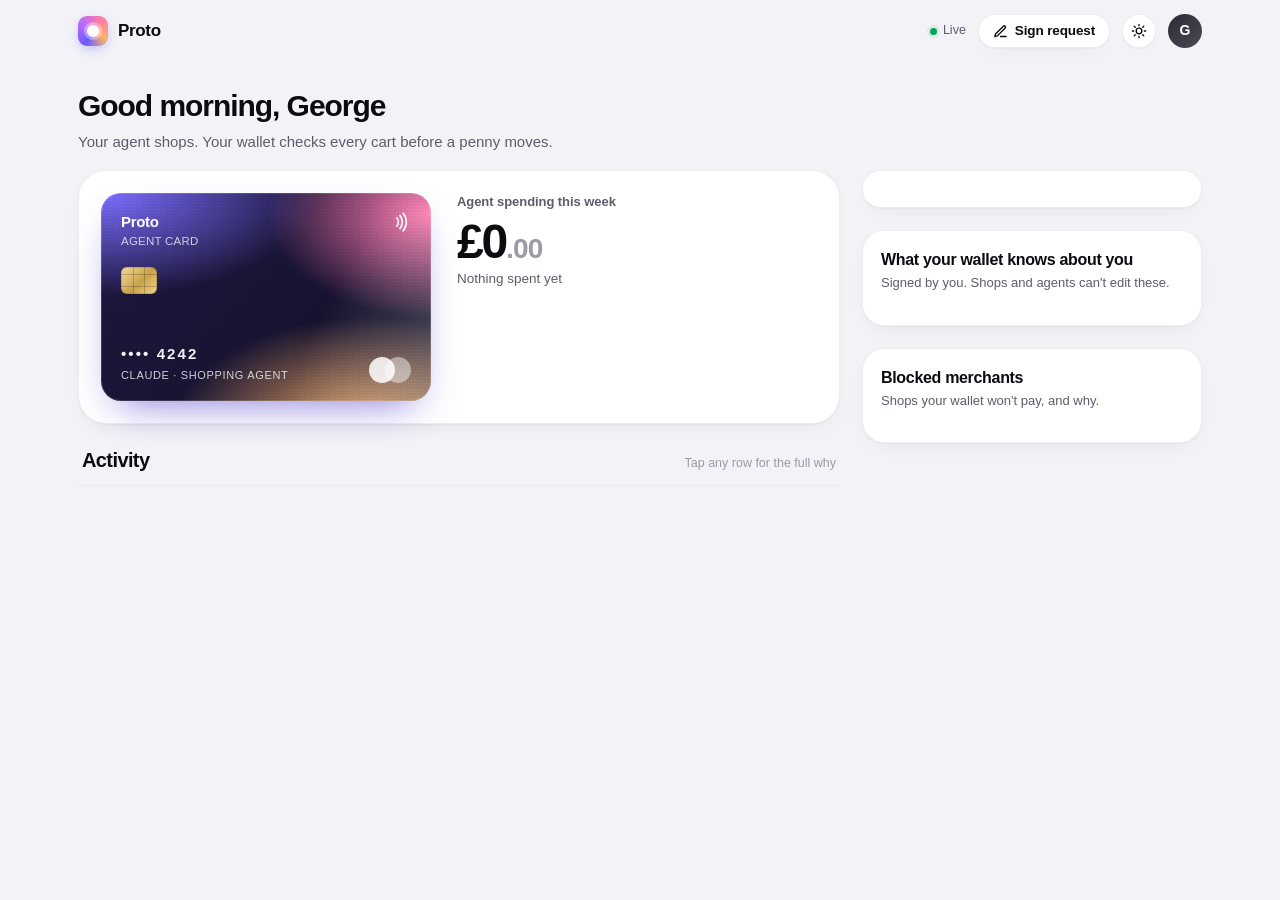
==== commit b29b8b38: "Rebuild the wallet as a consumer app and persist its history The wallet at / is now a neobank-style " ====
--- a/static/index.html
+++ b/static/index.html
@@ -2,611 +2,1219 @@
 <html lang="en">
 <head>
 <meta charset="utf-8">
-<meta name="viewport" content="width=device-width, initial-scale=1">
-<title>Wallet</title>
+<meta name="viewport" content="width=device-width, initial-scale=1, viewport-fit=cover">
+<title>Proto Wallet</title>
+<meta name="theme-color" content="#f3f3f7" media="(prefers-color-scheme: light)">
+<meta name="theme-color" content="#000000" media="(prefers-color-scheme: dark)">
 <style>
 :root {
-  --bg: #f5f6f8;
-  --panel: #ffffff;
-  --panel-2: #f8f9fb;
-  --border: #e3e6eb;
-  --text: #15181e;
-  --muted: #646b78;
-  --faint: #9aa1ad;
-  --mono-bg: #f1f3f6;
-  --accent: #3b5bdb;
-  --accent-text: #ffffff;
-  --pay: #1f9d55; --pay-bg: #e6f6ec; --pay-text: #126b39;
-  --ask: #d98a00; --ask-bg: #fff4dc; --ask-text: #8a5800;
-  --decline: #d93a3a; --decline-bg: #fdeaea; --decline-text: #a52323;
-  --block: #1b1d22; --block-text: #ffffff;
-  --warn-bg: #fff7e6; --warn-border: #f2c46d;
-  --shadow: 0 1px 2px rgba(16,24,40,.05), 0 1px 3px rgba(16,24,40,.06);
+  --bg: #f3f3f7;
+  --bg-2: #ebebf1;
+  --surface: #ffffff;
+  --surface-2: #f6f6f9;
+  --surface-3: #eeeef3;
+  --text: #0b0b10;
+  --text-2: #5d5d6b;
+  --text-3: #9a9aa8;
+  --hair: rgba(15, 15, 30, 0.07);
+  --hair-2: rgba(15, 15, 30, 0.12);
+  --shadow: 0 1px 2px rgba(16, 16, 40, .04), 0 8px 24px -12px rgba(16, 16, 40, .10);
+  --shadow-lg: 0 24px 80px -20px rgba(10, 10, 40, .35);
+  --accent: #5b4cf5;
+  --accent-soft: rgba(91, 76, 245, .10);
+  --green: #0c9f62;
+  --green-soft: rgba(12, 159, 98, .11);
+  --amber: #c27800;
+  --amber-soft: rgba(245, 165, 36, .16);
+  --red: #dc3545;
+  --red-soft: rgba(220, 53, 69, .10);
+  --blue: #2f6bf0;
+  --blue-soft: rgba(47, 107, 240, .10);
+  --grey-soft: rgba(110, 110, 130, .12);
+  --ring-track: rgba(47, 107, 240, .14);
+  --thumb-bg: linear-gradient(145deg, #f4f4f8, #e6e6ee);
+  --backdrop: rgba(10, 10, 20, .32);
+  color-scheme: light;
 }
 @media (prefers-color-scheme: dark) {
-  :root {
-    --bg: #0e1014;
-    --panel: #171a20;
-    --panel-2: #1c2027;
-    --border: #2a2f38;
-    --text: #e8eaee;
-    --muted: #9aa1ad;
-    --faint: #6b7280;
-    --mono-bg: #0f1216;
-    --accent: #6c8cff;
-    --accent-text: #0e1014;
-    --pay: #3ecf7a; --pay-bg: #12301f; --pay-text: #7ee2a6;
-    --ask: #f2b233; --ask-bg: #33270d; --ask-text: #f7cc73;
-    --decline: #f26464; --decline-bg: #3a1616; --decline-text: #ff9b9b;
-    --block: #000000; --block-text: #ffffff;
-    --warn-bg: #2d2410; --warn-border: #6b5418;
-    --shadow: none;
-  }
-}
+  :root:not([data-theme="light"]) {
+    --bg: #000000; --bg-2: #0b0b0e; --surface: #131317; --surface-2: #1b1b21; --surface-3: #24242b;
+    --text: #f4f4f7; --text-2: #a3a3b1; --text-3: #6c6c7a;
+    --hair: rgba(255, 255, 255, .07); --hair-2: rgba(255, 255, 255, .12);
+    --shadow: 0 1px 0 rgba(255, 255, 255, .03) inset, 0 8px 24px -12px rgba(0, 0, 0, .6);
+    --shadow-lg: 0 30px 90px -20px rgba(0, 0, 0, .8);
+    --accent: #8b7fff; --accent-soft: rgba(139, 127, 255, .16);
+    --green: #35d08a; --green-soft: rgba(53, 208, 138, .14);
+    --amber: #ffb547; --amber-soft: rgba(255, 181, 71, .15);
+    --red: #ff6b6b; --red-soft: rgba(255, 107, 107, .14);
+    --blue: #6c9bff; --blue-soft: rgba(108, 155, 255, .15);
+    --grey-soft: rgba(160, 160, 180, .14);
+    --ring-track: rgba(108, 155, 255, .18);
+    --thumb-bg: linear-gradient(145deg, #f2f2f6, #dcdce4);
+    --backdrop: rgba(0, 0, 0, .6);
+    color-scheme: dark;
+  }
+}
+:root[data-theme="dark"] {
+  --bg: #000000; --bg-2: #0b0b0e; --surface: #131317; --surface-2: #1b1b21; --surface-3: #24242b;
+  --text: #f4f4f7; --text-2: #a3a3b1; --text-3: #6c6c7a;
+  --hair: rgba(255, 255, 255, .07); --hair-2: rgba(255, 255, 255, .12);
+  --shadow: 0 1px 0 rgba(255, 255, 255, .03) inset, 0 8px 24px -12px rgba(0, 0, 0, .6);
+  --shadow-lg: 0 30px 90px -20px rgba(0, 0, 0, .8);
+  --accent: #8b7fff; --accent-soft: rgba(139, 127, 255, .16);
+  --green: #35d08a; --green-soft: rgba(53, 208, 138, .14);
+  --amber: #ffb547; --amber-soft: rgba(255, 181, 71, .15);
+  --red: #ff6b6b; --red-soft: rgba(255, 107, 107, .14);
+  --blue: #6c9bff; --blue-soft: rgba(108, 155, 255, .15);
+  --grey-soft: rgba(160, 160, 180, .14);
+  --ring-track: rgba(108, 155, 255, .18);
+  --thumb-bg: linear-gradient(145deg, #f2f2f6, #dcdce4);
+  --backdrop: rgba(0, 0, 0, .6);
+  color-scheme: dark;
+}
+
 * { box-sizing: border-box; }
 html, body { margin: 0; }
 body {
-  background: var(--bg); color: var(--text);
-  font: 14px/1.45 -apple-system, BlinkMacSystemFont, "Segoe UI", Inter, Roboto, Helvetica, Arial, sans-serif;
+  background: var(--bg);
+  color: var(--text);
+  font: 15px/1.4 -apple-system, BlinkMacSystemFont, "SF Pro Text", "Inter", "Segoe UI", Roboto, "Helvetica Neue", sans-serif;
   -webkit-font-smoothing: antialiased;
-}
-.mono, code, pre, input.mono { font-family: ui-monospace, SFMono-Regular, Menlo, Consolas, monospace; }
-.wrap { max-width: 1180px; margin: 0 auto; padding: 18px 16px 40px; }
-header { display: flex; align-items: flex-end; justify-content: space-between; gap: 12px; margin-bottom: 16px; flex-wrap: wrap; }
-header h1 { margin: 0; font-size: 26px; letter-spacing: -.02em; display: flex; align-items: center; gap: 10px; }
-header h1 .logo { width: 28px; height: 28px; border-radius: 8px; background: var(--accent); display: inline-grid; place-items: center; color: var(--accent-text); font-size: 15px; }
-header p { margin: 4px 0 0; color: var(--muted); font-size: 14px; }
-header p b { color: var(--text); font-weight: 600; }
-.live { font-size: 12px; color: var(--muted); display: inline-flex; align-items: center; gap: 6px; white-space: nowrap; }
-.live .dot { width: 8px; height: 8px; border-radius: 50%; background: var(--faint); }
-.live.ok .dot { background: var(--pay); box-shadow: 0 0 0 3px color-mix(in srgb, var(--pay) 25%, transparent); }
-.live.err .dot { background: var(--decline); }
-
-.panel { background: var(--panel); border: 1px solid var(--border); border-radius: 12px; padding: 14px 16px; box-shadow: var(--shadow); min-width: 0; }
-.panel h2 { margin: 0 0 10px; font-size: 12px; text-transform: uppercase; letter-spacing: .06em; color: var(--muted); font-weight: 650; display: flex; justify-content: space-between; align-items: center; gap: 8px; }
-.panel h2 .count { text-transform: none; letter-spacing: 0; font-weight: 500; color: var(--faint); }
-.top { display: grid; grid-template-columns: 1fr 1fr; gap: 14px; margin-bottom: 14px; }
-@media (max-width: 720px) { .top { grid-template-columns: 1fr; } }
-
-form.sign { display: grid; grid-template-columns: 1fr 92px auto; gap: 8px; align-items: end; }
-@media (max-width: 480px) { form.sign { grid-template-columns: 1fr 1fr; } form.sign button { grid-column: 1 / -1; } }
-label { display: block; font-size: 11.5px; color: var(--muted); margin-bottom: 3px; }
-input[type=text], input[type=number] {
-  width: 100%; padding: 8px 10px; border: 1px solid var(--border); border-radius: 8px;
-  background: var(--panel-2); color: var(--text); font: inherit;
-}
-input:focus { outline: 2px solid color-mix(in srgb, var(--accent) 50%, transparent); outline-offset: 0; border-color: var(--accent); }
-.money-input { position: relative; }
-.money-input span { position: absolute; left: 10px; top: 50%; transform: translateY(-50%); color: var(--muted); }
-.money-input input { padding-left: 22px; }
-button {
-  font: inherit; font-weight: 600; font-size: 13px; border-radius: 8px; padding: 8px 14px; cursor: pointer;
-  border: 1px solid var(--border); background: var(--panel-2); color: var(--text); white-space: nowrap;
-}
-button:hover { filter: brightness(.97); }
-button:disabled { opacity: .55; cursor: default; }
-button.primary { background: var(--accent); color: var(--accent-text); border-color: var(--accent); }
-button.small { padding: 5px 10px; font-size: 12px; }
-button.good { background: var(--pay); border-color: var(--pay); color: #fff; }
-button.bad { background: transparent; border-color: var(--decline); color: var(--decline); }
-.tokenbox { margin-top: 12px; }
-.tokenrow { display: flex; gap: 8px; align-items: stretch; }
-.token {
-  flex: 1; min-width: 0; background: var(--mono-bg); border: 1px solid var(--border); border-radius: 8px;
-  padding: 7px 9px; font-size: 11.5px; word-break: break-all; max-height: 58px; overflow: auto; color: var(--text);
-}
-.kv { font-size: 12px; color: var(--muted); margin-top: 6px; display: flex; gap: 6px; flex-wrap: wrap; align-items: baseline; }
-.kv .mono { color: var(--text); font-size: 11.5px; word-break: break-all; }
-.empty { color: var(--faint); font-size: 13px; }
-.err-msg { color: var(--decline); font-size: 12px; margin-top: 6px; }
-
-.facts { display: flex; flex-wrap: wrap; gap: 8px; }
-.fact {
-  display: inline-flex; align-items: center; gap: 8px; padding: 7px 11px; border-radius: 999px;
-  border: 1px solid var(--border); background: var(--panel-2); font-size: 13.5px;
-}
-.fact b { font-weight: 650; }
-.fact .sig { font-size: 11px; font-weight: 650; color: var(--pay-text); background: var(--pay-bg); padding: 1px 7px; border-radius: 999px; }
-.fact.bad .sig { color: var(--decline-text); background: var(--decline-bg); }
-.explain { margin-top: 12px; padding-top: 10px; border-top: 1px dashed var(--border); font-size: 13px; }
-.explain .src { font-size: 11px; color: var(--muted); text-transform: uppercase; letter-spacing: .05em; font-weight: 650; }
-.explain p { margin: 4px 0 8px; }
-.edges { display: flex; flex-wrap: wrap; gap: 6px; }
-.edge { font-size: 11.5px; padding: 2px 8px; border-radius: 6px; background: var(--mono-bg); border: 1px solid var(--border); color: var(--muted); }
+  min-height: 100vh;
+}
+button { font: inherit; color: inherit; cursor: pointer; border: 0; background: none; padding: 0; }
+.num { font-variant-numeric: tabular-nums; }
+.mono { font-family: ui-monospace, "SF Mono", Menlo, Consolas, monospace; font-size: 12px; }
+
+/* ---------- top bar ---------- */
+.top {
+  position: sticky; top: 0; z-index: 20;
+  background: color-mix(in srgb, var(--bg) 78%, transparent);
+  backdrop-filter: saturate(180%) blur(20px);
+  -webkit-backdrop-filter: saturate(180%) blur(20px);
+  border-bottom: 1px solid transparent;
+  transition: border-color .2s;
+}
+.top.scrolled { border-bottom-color: var(--hair); }
+.top-in { max-width: 1180px; margin: 0 auto; padding: 14px 28px; display: flex; align-items: center; gap: 12px; }
+.brand { display: flex; align-items: center; gap: 10px; font-weight: 700; letter-spacing: -.02em; font-size: 17px; }
+.logo {
+  width: 30px; height: 30px; border-radius: 9px;
+  background: conic-gradient(from 210deg, #6d5cff, #b56bff, #ff7aa8, #ffb36b, #6d5cff);
+  position: relative; box-shadow: 0 4px 14px -4px rgba(109, 92, 255, .6);
+}
+.logo::after { content: ""; position: absolute; left: 9px; top: 9px; width: 12px; height: 12px; border-radius: 50%; background: #fff; box-shadow: 0 0 0 3px rgba(255,255,255,.35); }
+.top-sp { flex: 1; }
+.pill-btn {
+  display: inline-flex; align-items: center; gap: 7px;
+  height: 34px; padding: 0 14px; border-radius: 999px;
+  background: var(--surface); box-shadow: var(--shadow); border: 1px solid var(--hair);
+  font-size: 13.5px; font-weight: 600; letter-spacing: -.01em;
+  transition: transform .15s, background .15s;
+}
+.pill-btn:hover { background: var(--surface-2); }
+.pill-btn:active { transform: scale(.97); }
+.icon-btn { width: 34px; padding: 0; justify-content: center; }
+.me {
+  width: 34px; height: 34px; border-radius: 50%;
+  background: linear-gradient(135deg, #2b2b33, #4a4a57); color: #fff;
+  display: grid; place-items: center; font-weight: 700; font-size: 14px;
+}
+.live { display: inline-flex; align-items: center; gap: 6px; font-size: 12.5px; color: var(--text-2); font-weight: 500; }
+.live i { width: 7px; height: 7px; border-radius: 50%; background: var(--green); box-shadow: 0 0 0 3px var(--green-soft); }
+.live.off i { background: var(--text-3); box-shadow: none; }
+
+/* ---------- layout ---------- */
+.wrap { max-width: 1180px; margin: 0 auto; padding: 8px 28px 80px; }
+.greet { margin: 14px 0 18px; }
+.greet h1 { margin: 0; font-size: 30px; letter-spacing: -.035em; font-weight: 750; }
+.greet p { margin: 4px 0 0; color: var(--text-2); font-size: 15px; }
+.grid { display: grid; grid-template-columns: minmax(0, 1fr) 340px; gap: 22px; align-items: start; }
+.col { display: flex; flex-direction: column; gap: 22px; min-width: 0; }
+
+/* ---------- hero ---------- */
+.hero {
+  display: grid; grid-template-columns: 330px minmax(0, 1fr); gap: 26px;
+  background: var(--surface); border-radius: 28px; padding: 22px; box-shadow: var(--shadow); border: 1px solid var(--hair);
+}
+.card {
+  position: relative; aspect-ratio: 1.586; border-radius: 20px; overflow: hidden; color: #fff;
+  background:
+    radial-gradient(120% 90% at 0% 0%, #7b6cff 0%, transparent 55%),
+    radial-gradient(90% 90% at 100% 10%, #ff7ab0 0%, transparent 55%),
+    radial-gradient(120% 120% at 80% 120%, #ffb36b 0%, transparent 50%),
+    linear-gradient(135deg, #1d1840, #120f24);
+  box-shadow: 0 18px 40px -18px rgba(70, 50, 200, .7), inset 0 0 0 1px rgba(255, 255, 255, .14);
+  padding: 18px 20px; display: flex; flex-direction: column;
+  transform: perspective(900px) rotateX(0) rotateY(0); transition: transform .4s cubic-bezier(.2, .8, .2, 1);
+}
+.card::before {
+  content: ""; position: absolute; inset: 0;
+  background: linear-gradient(115deg, transparent 30%, rgba(255, 255, 255, .22) 45%, transparent 60%);
+  background-size: 250% 100%; animation: sheen 7s ease-in-out infinite; pointer-events: none;
+}
+.card::after {
+  content: ""; position: absolute; inset: 0; pointer-events: none; opacity: .25; mix-blend-mode: overlay;
+  background-image: radial-gradient(rgba(255, 255, 255, .5) 1px, transparent 1px); background-size: 3px 3px;
+}
+@keyframes sheen { 0%, 100% { background-position: 120% 0; } 50% { background-position: -20% 0; } }
+.card-top { display: flex; justify-content: space-between; align-items: flex-start; position: relative; z-index: 1; }
+.card-brand { font-weight: 700; letter-spacing: -.02em; font-size: 15px; }
+.card-brand small { display: block; font-weight: 500; opacity: .75; font-size: 11.5px; letter-spacing: .02em; margin-top: 1px; }
+.chip-gold {
+  width: 36px; height: 27px; border-radius: 6px; margin-top: 18px; position: relative; z-index: 1;
+  background: linear-gradient(135deg, #f4dc9a, #c9a24a 55%, #f2d68a);
+  box-shadow: inset 0 0 0 1px rgba(0, 0, 0, .15);
+}
+.chip-gold::before { content: ""; position: absolute; inset: 7px 0; border-top: 1px solid rgba(0, 0, 0, .2); border-bottom: 1px solid rgba(0, 0, 0, .2); }
+.chip-gold::after { content: ""; position: absolute; inset: 0 12px; border-left: 1px solid rgba(0, 0, 0, .2); border-right: 1px solid rgba(0, 0, 0, .2); }
+.card-bottom { margin-top: auto; display: flex; justify-content: space-between; align-items: flex-end; position: relative; z-index: 1; }
+.card-num { font-size: 15px; letter-spacing: .14em; font-weight: 600; opacity: .95; }
+.card-name { font-size: 11px; opacity: .8; letter-spacing: .06em; text-transform: uppercase; margin-top: 4px; }
+.card-mark { display: flex; }
+.card-mark i { width: 26px; height: 26px; border-radius: 50%; background: rgba(255, 255, 255, .85); }
+.card-mark i + i { margin-left: -10px; background: rgba(255, 255, 255, .45); }
+
+.hero-stats { display: flex; flex-direction: column; min-width: 0; }
+.label { font-size: 13px; color: var(--text-2); font-weight: 550; letter-spacing: -.005em; }
+.balance { font-size: 48px; font-weight: 750; letter-spacing: -.045em; line-height: 1.05; margin: 6px 0 2px; }
+.balance .p { font-size: 28px; color: var(--text-3); letter-spacing: -.03em; }
+.sub { color: var(--text-2); font-size: 13.5px; }
+.bars { display: grid; grid-template-columns: repeat(7, 1fr); gap: 8px; align-items: end; height: 64px; margin-top: auto; padding-top: 14px; }
+.bar { display: flex; flex-direction: column; align-items: center; gap: 6px; height: 100%; justify-content: flex-end; }
+.bar b { width: 100%; max-width: 26px; border-radius: 6px; background: var(--surface-3); min-height: 4px; transition: height .5s cubic-bezier(.2, .8, .2, 1); }
+.bar.on b { background: linear-gradient(180deg, #8f7dff, #5b4cf5); }
+.bar span { font-size: 11px; color: var(--text-3); font-weight: 600; }
+.bar.today span { color: var(--text); }
+.quick { display: flex; gap: 8px; flex-wrap: wrap; margin-top: 14px; }
+.qchip {
+  display: inline-flex; align-items: center; gap: 7px; height: 30px; padding: 0 12px; border-radius: 999px;
+  background: var(--surface-2); border: 1px solid var(--hair); font-size: 12.5px; font-weight: 600; color: var(--text-2);
+}
+.qchip b { color: var(--text); font-weight: 700; }
+.qchip i { width: 7px; height: 7px; border-radius: 50%; }
+
+/* ---------- sections ---------- */
+.section-h { display: flex; align-items: baseline; gap: 10px; margin: 0 4px 10px; }
+.section-h h2 { margin: 0; font-size: 20px; letter-spacing: -.03em; font-weight: 720; }
+.section-h .count { font-size: 13px; color: var(--text-3); font-weight: 600; }
+.section-h .hint { margin-left: auto; font-size: 12.5px; color: var(--text-3); }
+.panel { background: var(--surface); border-radius: 22px; box-shadow: var(--shadow); border: 1px solid var(--hair); overflow: hidden; }
+.group + .group { border-top: 1px solid var(--hair); }
+.group-h {
+  display: flex; align-items: center; gap: 8px; padding: 14px 18px 4px;
+  font-size: 12px; font-weight: 700; letter-spacing: .06em; text-transform: uppercase; color: var(--text-3);
+}
+.group-h .dot { width: 7px; height: 7px; border-radius: 50%; }
+.group-h .n { margin-left: auto; letter-spacing: 0; text-transform: none; font-weight: 600; }
+
+/* ---------- rows ---------- */
+.row {
+  display: grid; grid-template-columns: 56px minmax(0, 1fr) auto; gap: 14px; align-items: center;
+  padding: 12px 18px; position: relative; cursor: pointer; transition: background .15s;
+  text-align: left; width: 100%;
+}
+.row:hover { background: var(--surface-2); }
+.row + .row::before { content: ""; position: absolute; top: 0; left: 88px; right: 18px; border-top: 1px solid var(--hair); }
+.row.enter { animation: enter .55s cubic-bezier(.2, .8, .2, 1); }
+@keyframes enter { from { opacity: 0; transform: translateY(-8px); background: var(--accent-soft); } to { opacity: 1; transform: none; } }
+.thumb { width: 56px; height: 56px; position: relative; }
+.thumb .ph {
+  width: 56px; height: 56px; border-radius: 16px; background: var(--thumb-bg); overflow: hidden;
+  display: grid; place-items: center; border: 1px solid var(--hair);
+}
+.thumb .ph img, .thumb .ph svg { width: 100%; height: 100%; object-fit: contain; display: block; }
+.thumb .ph svg { padding: 3px; }
+.thumb.dim .ph { filter: grayscale(.85); opacity: .65; }
+.av {
+  width: 24px; height: 24px; border-radius: 50%; display: grid; place-items: center;
+  color: #fff; font-size: 10.5px; font-weight: 750; letter-spacing: -.02em;
+  position: absolute; right: -5px; bottom: -5px; box-shadow: 0 0 0 2.5px var(--surface);
+}
+.av.lg { width: 40px; height: 40px; font-size: 15px; position: static; box-shadow: none; }
+.av.md { width: 34px; height: 34px; font-size: 13px; position: static; box-shadow: none; }
+.r-main { min-width: 0; }
+.r-title { font-weight: 650; font-size: 15.5px; letter-spacing: -.015em; white-space: nowrap; overflow: hidden; text-overflow: ellipsis; }
+.r-sub { color: var(--text-2); font-size: 13.5px; margin-top: 2px; white-space: nowrap; overflow: hidden; text-overflow: ellipsis; }
+.r-why { color: var(--text-2); font-size: 13px; margin-top: 3px; display: -webkit-box; -webkit-line-clamp: 2; -webkit-box-orient: vertical; overflow: hidden; }
+.r-why b { color: var(--text); font-weight: 600; }
+.r-right { display: flex; flex-direction: column; align-items: flex-end; gap: 5px; }
+.r-right.h { flex-direction: row; align-items: center; gap: 12px; }
+.amt { font-weight: 680; font-size: 16px; letter-spacing: -.02em; font-variant-numeric: tabular-nums; white-space: nowrap; }
+.amt.strike { text-decoration: line-through; color: var(--text-3); font-weight: 600; }
+.amt.muted { color: var(--text-3); font-weight: 600; }
+.chip {
+  display: inline-flex; align-items: center; gap: 5px; height: 22px; padding: 0 8px; border-radius: 999px;
+  font-size: 11.5px; font-weight: 680; white-space: nowrap; letter-spacing: -.005em;
+}
+.chip svg { width: 12px; height: 12px; }
+.c-green { background: var(--green-soft); color: var(--green); }
+.c-amber { background: var(--amber-soft); color: var(--amber); }
+.c-red { background: var(--red-soft); color: var(--red); }
+.c-blue { background: var(--blue-soft); color: var(--blue); }
+.c-grey { background: var(--grey-soft); color: var(--text-2); }
+.c-violet { background: var(--accent-soft); color: var(--accent); }
+
+.ring { width: 40px; height: 40px; position: relative; flex: none; }
+.ring svg { width: 40px; height: 40px; transform: rotate(-90deg); }
+.ring .trk { stroke: var(--ring-track); }
+.ring .val { stroke: var(--blue); transition: stroke-dashoffset 1s linear; }
+.ring span { position: absolute; inset: 0; display: grid; place-items: center; font-size: 10.5px; font-weight: 750; color: var(--blue); font-variant-numeric: tabular-nums; letter-spacing: -.02em; }
+.undo-btn {
+  height: 32px; padding: 0 14px; border-radius: 999px; font-size: 13.5px; font-weight: 680;
+  background: var(--blue-soft); color: var(--blue); transition: transform .12s, filter .12s;
+}
+.undo-btn:hover { filter: brightness(1.08); }
+.undo-btn:active { transform: scale(.96); }
+
+/* ---------- waiting cards ---------- */
+.waiting { display: grid; gap: 12px; }
+.ask {
+  background: var(--surface); border-radius: 22px; box-shadow: var(--shadow); border: 1px solid var(--hair);
+  padding: 16px; display: grid; grid-template-columns: 92px minmax(0, 1fr); gap: 16px; position: relative; overflow: hidden;
+  cursor: pointer;
+}
+.ask::before { content: ""; position: absolute; inset: 0 auto 0 0; width: 4px; background: var(--amber); }
+.ask.enter { animation: enter .55s cubic-bezier(.2, .8, .2, 1); }
+.ask .big { grid-row: span 3; align-self: start; width: 92px; height: 92px; border-radius: 18px; background: var(--thumb-bg); border: 1px solid var(--hair); display: grid; place-items: center; overflow: hidden; position: relative; }
+.ask .big img, .ask .big svg { width: 100%; height: 100%; object-fit: contain; }
+.ask .big svg { padding: 10px; }
+.ask .big .av { right: 6px; bottom: 6px; }
+.ask-top { display: flex; align-items: flex-start; gap: 10px; }
+.ask-top .r-title { font-size: 16.5px; }
+.ask-top .amt { margin-left: auto; font-size: 20px; }
+.ask-why, .ask-acts { grid-column: 2; }
+.ask-why { margin: -8px 0 0; font-size: 14px; color: var(--text-2); line-height: 1.45; }
+.ask-why b { color: var(--text); font-weight: 620; }
+.ask-acts { display: flex; gap: 8px; flex-wrap: wrap; }
+.btn {
+  white-space: nowrap;
+  height: 40px; padding: 0 20px; border-radius: 999px; font-weight: 680; font-size: 14.5px; letter-spacing: -.01em;
+  display: inline-flex; align-items: center; gap: 8px; transition: transform .12s, filter .12s, opacity .12s;
+}
+.btn:active { transform: scale(.97); }
+.btn:disabled { opacity: .5; pointer-events: none; }
+.btn-primary { background: var(--text); color: var(--bg); }
+.btn-primary:hover { filter: brightness(1.15); }
+.btn-ghost { background: var(--surface-3); color: var(--text); }
+.btn-ghost:hover { filter: brightness(.97); }
+.btn-blue { background: var(--blue); color: #fff; }
+.btn-danger { background: var(--red-soft); color: var(--red); }
+
+/* ---------- side panels ---------- */
+.side-card { background: var(--surface); border-radius: 22px; box-shadow: var(--shadow); border: 1px solid var(--hair); padding: 18px; }
+.side-card h3 { margin: 0; font-size: 16px; letter-spacing: -.02em; font-weight: 700; }
+.side-card .lede { margin: 3px 0 14px; color: var(--text-2); font-size: 13px; }
+.mem { display: flex; align-items: center; gap: 12px; padding: 10px 0; }
+.mem + .mem { border-top: 1px solid var(--hair); }
+.mem-ic { width: 36px; height: 36px; border-radius: 11px; display: grid; place-items: center; background: var(--accent-soft); color: var(--accent); flex: none; }
+.mem-ic svg { width: 18px; height: 18px; }
+.mem-k { font-size: 12px; color: var(--text-3); font-weight: 600; }
+.mem-v { font-weight: 650; font-size: 15px; letter-spacing: -.015em; }
+.mem .chip { margin-left: auto; }
+.sigline { display: flex; align-items: center; gap: 6px; margin-top: 10px; padding-top: 12px; border-top: 1px solid var(--hair); font-size: 12px; color: var(--text-3); }
+.sigline svg { width: 14px; height: 14px; color: var(--green); }
+
+.mandate-q { font-size: 18px; font-weight: 680; letter-spacing: -.025em; line-height: 1.3; margin: 8px 0 10px; }
+.mandate-q::before { content: "“"; color: var(--text-3); }
+.mandate-q::after { content: "”"; color: var(--text-3); }
+.kv { display: flex; justify-content: space-between; gap: 12px; font-size: 13px; padding: 6px 0; color: var(--text-2); }
+.kv b { color: var(--text); font-weight: 600; text-align: right; min-width: 0; overflow: hidden; text-overflow: ellipsis; white-space: nowrap; }
+
+.blk { padding: 10px 0; }
+.blk + .blk { border-top: 1px solid var(--hair); }
+.blk-h { display: flex; align-items: center; gap: 12px; }
+.blk-name { font-weight: 650; font-size: 15px; letter-spacing: -.015em; }
+.blk-sub { font-size: 12.5px; color: var(--text-2); }
+.blk details { margin-top: 10px; }
+.blk summary {
+  list-style: none; cursor: pointer; font-size: 12.5px; font-weight: 650; color: var(--text-2);
+  display: inline-flex; align-items: center; gap: 6px; padding: 5px 10px; border-radius: 999px; background: var(--surface-2); border: 1px solid var(--hair);
+}
+.blk summary::-webkit-details-marker { display: none; }
+.blk summary svg { width: 12px; height: 12px; transition: transform .2s; }
+.blk details[open] summary svg { transform: rotate(90deg); }
+.evidence { margin-top: 10px; background: var(--surface-2); border-radius: 14px; padding: 12px; border: 1px solid var(--hair); font-size: 13px; }
+.quote {
+  font-family: ui-monospace, "SF Mono", Menlo, monospace; font-size: 12px; line-height: 1.5;
+  background: var(--red-soft); color: var(--red); border-radius: 10px; padding: 8px 10px; margin: 6px 0 8px; word-break: break-word;
+}
+
+.empty { padding: 26px 18px; text-align: center; color: var(--text-3); font-size: 14px; }
+.empty b { display: block; color: var(--text-2); font-size: 15px; margin-bottom: 2px; }
+
+/* ---------- sheet ---------- */
+.scrim {
+  position: fixed; inset: 0; background: var(--backdrop); z-index: 50; opacity: 0; pointer-events: none; transition: opacity .25s;
+  backdrop-filter: blur(6px); -webkit-backdrop-filter: blur(6px);
+}
+.scrim.open { opacity: 1; pointer-events: auto; }
+.sheet {
+  position: fixed; z-index: 60; left: 50%; top: 50%; width: min(600px, calc(100vw - 32px)); max-height: min(88vh, 900px);
+  transform: translate(-50%, -46%) scale(.98); opacity: 0; pointer-events: none;
+  background: var(--bg); border-radius: 28px; box-shadow: var(--shadow-lg); border: 1px solid var(--hair);
+  transition: transform .35s cubic-bezier(.2, .9, .2, 1), opacity .25s, visibility 0s linear .35s; display: flex; flex-direction: column; overflow: hidden;
+  visibility: hidden;
+}
+.sheet.open { transform: translate(-50%, -50%) scale(1); opacity: 1; pointer-events: auto; visibility: visible; transition-delay: 0s; }
+.sheet-scroll { overflow-y: auto; padding: 22px 22px 26px; overscroll-behavior: contain; }
+.grabber { display: none; }
+.sheet-close {
+  position: absolute; right: 14px; top: 14px; width: 32px; height: 32px; border-radius: 50%; background: var(--surface-3);
+  display: grid; place-items: center; z-index: 2; color: var(--text-2);
+}
+.sheet-close svg { width: 14px; height: 14px; }
+.d-head { display: flex; flex-direction: column; align-items: center; text-align: center; padding: 8px 0 18px; }
+.d-thumb { width: 116px; height: 116px; border-radius: 28px; background: var(--thumb-bg); border: 1px solid var(--hair); display: grid; place-items: center; overflow: hidden; position: relative; }
+.d-thumb img, .d-thumb svg { width: 100%; height: 100%; object-fit: contain; }
+.d-thumb svg { padding: 12px; }
+.d-merchant { display: flex; align-items: center; gap: 8px; margin-top: 14px; font-weight: 650; font-size: 15px; }
+.d-merchant .av { width: 22px; height: 22px; font-size: 10px; position: static; box-shadow: none; }
+.d-amt { font-size: 42px; font-weight: 760; letter-spacing: -.045em; margin: 4px 0 6px; font-variant-numeric: tabular-nums; }
+.d-amt .p { font-size: 26px; color: var(--text-3); }
+.d-amt.muted { color: var(--text-3); }
+.d-amt.strike { text-decoration: line-through; text-decoration-thickness: 3px; color: var(--text-3); }
+.d-when { font-size: 13px; color: var(--text-3); margin-top: 6px; }
+.d-acts { display: flex; gap: 8px; justify-content: center; margin-top: 14px; flex-wrap: wrap; }
+.d-card { background: var(--surface); border-radius: 20px; border: 1px solid var(--hair); padding: 16px; margin-top: 12px; }
+.d-card h4 { margin: 0 0 10px; font-size: 12px; text-transform: uppercase; letter-spacing: .07em; color: var(--text-3); font-weight: 700; display: flex; align-items: center; gap: 8px; }
+.d-card h4 .chip { margin-left: auto; text-transform: none; letter-spacing: 0; }
+.verdict { font-size: 17px; font-weight: 640; letter-spacing: -.02em; line-height: 1.4; }
+.verdict small { display: block; font-size: 14px; color: var(--text-2); font-weight: 450; letter-spacing: -.005em; margin-top: 6px; }
+.compare { display: grid; grid-template-columns: 1fr 1fr; gap: 10px; }
+.cmp { background: var(--surface-2); border-radius: 16px; padding: 12px; border: 1px solid var(--hair); min-width: 0; }
+.cmp-h { font-size: 11.5px; font-weight: 700; color: var(--text-3); text-transform: uppercase; letter-spacing: .06em; margin-bottom: 8px; }
+.cmp-pic { height: 92px; border-radius: 12px; background: var(--thumb-bg); display: grid; place-items: center; overflow: hidden; margin-bottom: 8px; }
+.cmp-pic img, .cmp-pic svg { height: 100%; width: 100%; object-fit: contain; }
+.cmp-pic svg { padding: 8px; }
+.cmp-q { font-weight: 650; font-size: 14.5px; letter-spacing: -.015em; line-height: 1.3; }
+.checks { list-style: none; margin: 8px 0 0; padding: 0; display: grid; gap: 5px; font-size: 13px; }
+.checks li { display: flex; gap: 7px; align-items: flex-start; }
+.checks svg { width: 15px; height: 15px; flex: none; margin-top: 1px; }
+.checks .ok { color: var(--green); }
+.checks .no { color: var(--red); }
+.checks .no-t { color: var(--red); font-weight: 600; }
+.meter { margin: 6px 0 12px; }
+.meter-top { display: flex; justify-content: space-between; font-size: 13.5px; font-weight: 600; margin-bottom: 6px; }
+.meter-top span:last-child { font-variant-numeric: tabular-nums; }
+.meter-track { height: 8px; border-radius: 99px; background: var(--surface-3); position: relative; overflow: visible; }
+.meter-fill { height: 100%; border-radius: 99px; transition: width .6s cubic-bezier(.2, .8, .2, 1); }
+.meter-mark { position: absolute; top: -4px; bottom: -4px; width: 2px; border-radius: 2px; background: var(--text-3); }
+.meter-cap { font-size: 11.5px; color: var(--text-3); margin-top: 5px; }
+.dl { display: grid; grid-template-columns: auto minmax(0, 1fr); gap: 8px 16px; font-size: 13.5px; }
+.dl dt { color: var(--text-2); }
+.dl dd { margin: 0; text-align: right; font-weight: 600; min-width: 0; overflow-wrap: anywhere; }
+.dl dd.mono { font-weight: 500; }
+.factchips { display: flex; gap: 6px; flex-wrap: wrap; }
+.fchip { display: inline-flex; align-items: center; gap: 6px; height: 28px; padding: 0 11px; border-radius: 999px; background: var(--accent-soft); color: var(--accent); font-weight: 650; font-size: 13px; }
+.fchip svg { width: 13px; height: 13px; }
+.explain { font-size: 14px; line-height: 1.55; color: var(--text); }
+.explain p { margin: 0 0 8px; }
+.explain ul, .explain ol { margin: 0 0 8px; padding-left: 20px; }
+.explain h5 { margin: 0 0 6px; font-size: 14px; }
+.edges { display: flex; flex-wrap: wrap; gap: 6px; margin-top: 8px; }
+.edge { font-size: 12px; padding: 4px 9px; border-radius: 8px; background: var(--surface-2); border: 1px solid var(--hair); color: var(--text-2); }
 .edge b { color: var(--text); font-weight: 600; }
-.intent-now { margin-top: 10px; font-size: 12px; color: var(--muted); }
-.intent-now b { color: var(--text); font-weight: 600; }
-
-.section-head { display: flex; justify-content: space-between; align-items: baseline; margin: 18px 2px 10px; }
-.section-head h2 { margin: 0; font-size: 12px; text-transform: uppercase; letter-spacing: .06em; color: var(--muted); font-weight: 650; }
-.section-head .legend { font-size: 12px; color: var(--faint); }
-.grid { display: grid; grid-template-columns: repeat(auto-fill, minmax(380px, 1fr)); gap: 12px; }
-@media (max-width: 440px) { .grid { grid-template-columns: 1fr; } }
-.card {
-  background: var(--panel); border: 1px solid var(--border); border-left: 4px solid var(--faint);
-  border-radius: 12px; padding: 12px 14px; box-shadow: var(--shadow); min-width: 0;
-  animation: enter .35s ease-out;
-}
-@keyframes enter { from { opacity: 0; transform: translateY(6px); } to { opacity: 1; transform: none; } }
-.card.pay { border-left-color: var(--pay); }
-.card.ask { border-left-color: var(--ask); }
-.card.decline { border-left-color: var(--decline); }
-.card.block { border-left-color: var(--block); }
-@media (prefers-color-scheme: dark) { .card.block { border-left-color: #ffffff55; } }
-.card-top { display: flex; justify-content: space-between; align-items: center; gap: 8px; }
-.merchant { display: flex; align-items: center; gap: 8px; font-weight: 650; font-size: 15px; }
-.mbadge.sm { width: 18px; height: 18px; border-radius: 5px; font-size: 11px; vertical-align: middle; }
-.mbadge { width: 26px; height: 26px; border-radius: 7px; display: inline-grid; place-items: center; background: var(--panel-2); border: 1px solid var(--border); font-size: 13px; }
-.merchant .time { font-weight: 400; font-size: 11.5px; color: var(--faint); }
-.badge { font-size: 11.5px; font-weight: 750; text-transform: uppercase; letter-spacing: .06em; padding: 4px 10px; border-radius: 999px; white-space: nowrap; }
-.badge.pay { background: var(--pay); color: #fff; }
-.badge.ask { background: var(--ask); color: #1b1300; }
-.badge.decline { background: var(--decline); color: #fff; }
-.badge.block { background: var(--block); color: var(--block-text); }
-@media (prefers-color-scheme: dark) { .badge.block { box-shadow: inset 0 0 0 1px #ffffff55; } .badge.pay { color: #06210f; } .badge.decline { color: #2a0606; } }
-.badge.none { background: var(--panel-2); color: var(--muted); }
-.cart { margin: 9px 0 8px; font-size: 13.5px; }
-.cart .name { font-weight: 600; }
-.cart .attrs { color: var(--muted); }
-.cart .attrs b { color: var(--text); font-weight: 600; }
-.undoline { margin-top: 5px; display: flex; align-items: center; gap: 8px; }
-.undo { font-size: 12px; font-weight: 650; padding: 2px 9px; border-radius: 999px; background: var(--panel-2); border: 1px solid var(--border); color: var(--muted); }
-.undo.free { color: var(--pay-text); background: var(--pay-bg); border-color: transparent; }
-.undo.final { color: var(--ask-text); background: var(--ask-bg); border-color: transparent; }
-.undo-l { font-size: 11px; color: var(--faint); }
-.inject { margin: 6px 0 0; padding: 6px 9px; background: var(--warn-bg); border: 1px solid var(--warn-border); border-radius: 7px; font-size: 12px; }
-.inject .mono { font-size: 11.5px; }
-.metrics { display: grid; grid-template-columns: repeat(4, minmax(0, 1fr)); gap: 6px; margin: 8px 0; }
-.metric { background: var(--panel-2); border: 1px solid var(--border); border-radius: 8px; padding: 5px 7px; min-width: 0; }
-.metric .l { font-size: 10px; text-transform: uppercase; letter-spacing: .05em; color: var(--muted); white-space: nowrap; overflow: hidden; text-overflow: ellipsis; }
-.metric .v { font-size: 13.5px; font-weight: 650; white-space: nowrap; overflow: hidden; text-overflow: ellipsis; font-variant-numeric: tabular-nums; }
-.metric .v.small { font-size: 12px; }
-.metric .bar { height: 3px; border-radius: 2px; background: var(--border); margin-top: 3px; overflow: hidden; }
-.metric .bar i { display: block; height: 100%; background: var(--accent); }
-.metric .bar i.hi { background: var(--decline); }
-.ok { color: var(--pay); }
-.no { color: var(--decline); }
-.warn { color: var(--ask); }
-.rule { font-size: 12.5px; color: var(--muted); margin: 4px 0 0; }
-.rule b { color: var(--text); font-weight: 600; }
-.stripe { margin-top: 9px; padding-top: 9px; border-top: 1px solid var(--border); display: flex; align-items: center; justify-content: space-between; gap: 8px; flex-wrap: wrap; font-size: 12px; }
-.stripe .left { display: flex; align-items: center; gap: 6px; flex-wrap: wrap; min-width: 0; }
-.stripe .pi { font-size: 11.5px; color: var(--text); }
-.chip { font-size: 11px; font-weight: 650; padding: 1px 7px; border-radius: 999px; background: var(--panel-2); border: 1px solid var(--border); color: var(--muted); white-space: nowrap; }
-.chip.hold { color: var(--ask-text); background: var(--ask-bg); border-color: transparent; }
-.chip.charge { color: var(--pay-text); background: var(--pay-bg); border-color: transparent; }
-.chip.st-ok { color: var(--pay-text); background: var(--pay-bg); border-color: transparent; }
-.chip.st-cancel { color: var(--decline-text); background: var(--decline-bg); border-color: transparent; }
-.stripe .right { display: flex; align-items: center; gap: 8px; }
-.countdown { font-variant-numeric: tabular-nums; color: var(--muted); font-size: 12px; }
-.countdown b { color: var(--text); }
-.nostripe { color: var(--faint); font-size: 12px; }
-
-.bl { display: grid; gap: 8px; }
-.blitem { border: 1px solid var(--border); border-radius: 10px; padding: 10px 12px; background: var(--panel-2); }
-.blitem .row1 { display: flex; justify-content: space-between; align-items: center; gap: 8px; flex-wrap: wrap; }
-.blitem .row1 .merchant { font-size: 14px; }
-details summary { cursor: pointer; font-size: 12px; color: var(--muted); margin-top: 6px; }
-details pre { margin: 6px 0 0; padding: 8px 10px; background: var(--mono-bg); border: 1px solid var(--border); border-radius: 8px; font-size: 11px; overflow: auto; max-height: 260px; white-space: pre-wrap; word-break: break-all; }
-
-.tablewrap { overflow-x: auto; border: 1px solid var(--border); border-radius: 12px; background: var(--panel); }
-table { border-collapse: collapse; width: 100%; font-size: 11.5px; }
-th, td { padding: 6px 7px; text-align: left; border-bottom: 1px solid var(--border); white-space: normal; overflow-wrap: break-word; vertical-align: top; }
-td .badge, td.num, td .mono { white-space: nowrap; }
-th { font-size: 10.5px; text-transform: uppercase; letter-spacing: .04em; color: var(--muted); font-weight: 650; background: var(--panel-2); position: sticky; top: 0; }
-tr:last-child td { border-bottom: 0; }
-td.wr { white-space: normal; min-width: 150px; max-width: 210px; }
-td .sub, td.sub { color: var(--faint); font-size: 10.5px; }
-td .badge { font-size: 10px; padding: 2px 7px; }
-td.num { text-align: right; font-variant-numeric: tabular-nums; }
-.lower { margin-top: 14px; }
-footer { margin-top: 22px; color: var(--faint); font-size: 12px; text-align: center; }
+.sig { word-break: break-all; color: var(--text-2); background: var(--surface-2); border-radius: 10px; padding: 8px 10px; border: 1px solid var(--hair); margin-top: 8px; }
+details.raw summary { cursor: pointer; font-size: 13px; font-weight: 600; color: var(--text-2); }
+details.raw pre { white-space: pre-wrap; word-break: break-word; background: var(--surface-2); border-radius: 12px; padding: 10px; margin: 8px 0 0; max-height: 260px; overflow: auto; }
+a.ext { color: var(--accent); text-decoration: none; font-weight: 600; }
+a.ext:hover { text-decoration: underline; }
+
+/* form */
+.field { display: grid; gap: 6px; margin-top: 12px; }
+.field label { font-size: 13px; color: var(--text-2); font-weight: 600; }
+.field input {
+  height: 46px; border-radius: 14px; border: 1px solid var(--hair-2); background: var(--surface); color: var(--text);
+  padding: 0 14px; font: inherit; font-size: 16px; outline: none; transition: border-color .15s, box-shadow .15s;
+}
+.field input:focus { border-color: var(--accent); box-shadow: 0 0 0 4px var(--accent-soft); }
+.token { margin-top: 14px; display: none; }
+.token.show { display: block; }
+
+/* toast */
+.toast {
+  position: fixed; left: 50%; bottom: 28px; transform: translate(-50%, 20px); opacity: 0; z-index: 80;
+  background: var(--text); color: var(--bg); border-radius: 999px; padding: 11px 18px; font-weight: 620; font-size: 14px;
+  box-shadow: var(--shadow-lg); transition: transform .3s cubic-bezier(.2, .9, .2, 1), opacity .25s; pointer-events: none;
+  display: flex; align-items: center; gap: 8px;
+}
+.toast.show { transform: translate(-50%, 0); opacity: 1; }
+.toast svg { width: 16px; height: 16px; }
+
+.spin { width: 14px; height: 14px; border-radius: 50%; border: 2px solid currentColor; border-right-color: transparent; animation: rot .7s linear infinite; }
+@keyframes rot { to { transform: rotate(360deg); } }
+
+/* ---------- responsive ---------- */
+@media (max-width: 1040px) {
+  .grid { grid-template-columns: minmax(0, 1fr) 300px; gap: 18px; }
+  .hero { grid-template-columns: 280px minmax(0, 1fr); gap: 20px; padding: 18px; }
+  .balance { font-size: 42px; }
+  .wrap, .top-in { padding-left: 22px; padding-right: 22px; }
+}
+@media (max-width: 860px) {
+  .grid { grid-template-columns: minmax(0, 1fr); }
+  .side { order: 2; }
+}
+@media (max-width: 620px) {
+  .wrap { padding: 4px 16px 60px; }
+  .top-in { padding: 10px 16px; }
+  .live span, .hide-sm { display: none; }
+  .greet { margin: 8px 0 14px; }
+  .greet h1 { font-size: 26px; }
+  .hero { grid-template-columns: minmax(0, 1fr); padding: 14px; border-radius: 26px; gap: 16px; }
+  .balance { font-size: 44px; }
+  .row { grid-template-columns: 48px minmax(0, 1fr) auto; gap: 12px; padding: 11px 14px; }
+  .row + .row::before { left: 74px; right: 14px; }
+  .thumb, .thumb .ph { width: 48px; height: 48px; }
+  .thumb .ph { border-radius: 14px; }
+  .r-title { font-size: 15px; }
+  .r-why { -webkit-line-clamp: 1; }
+  .r-right.h { gap: 8px; }
+  .ring, .ring svg { width: 34px; height: 34px; }
+  .undo-btn { padding: 0 12px; }
+  .group-h { padding: 12px 14px 2px; }
+  .ask { grid-template-columns: 64px minmax(0, 1fr); gap: 12px; padding: 14px; }
+  .ask-why, .ask-acts { grid-column: 1 / -1; }
+  .ask .big { grid-row: auto; }
+  .ask-why { margin: 0; }
+  .lbl-lg { display: none; }
+  .ask .big { width: 64px; height: 64px; border-radius: 16px; }
+  .ask .big svg { padding: 6px; }
+  .ask-top .amt { font-size: 17px; }
+  .ask-acts .btn { flex: 1; justify-content: center; }
+  .sheet {
+    left: 0; right: 0; top: auto; bottom: 0; width: 100%; max-height: 92vh; border-radius: 26px 26px 0 0;
+    transform: translateY(100%); opacity: 1;
+  }
+  .sheet.open { transform: translateY(0); }
+  .grabber { display: block; width: 38px; height: 5px; border-radius: 9px; background: var(--hair-2); margin: 8px auto 0; flex: none; }
+  .sheet-scroll { padding: 10px 16px calc(24px + env(safe-area-inset-bottom)); }
+  .compare { grid-template-columns: 1fr 1fr; gap: 8px; }
+}
+@media (prefers-reduced-motion: reduce) {
+  *, *::before, *::after { animation: none !important; transition: none !important; }
+}
 </style>
 </head>
 <body>
-<div class="wrap">
-  <header>
-    <div>
-      <h1><span class="logo">&#9670;</span>Wallet</h1>
-      <p><b>Signed intent decides what.</b> A signed undo window decides how sure we need to be.</p>
+<header class="top" id="top">
+  <div class="top-in">
+    <div class="brand"><div class="logo"></div>Proto</div>
+    <div class="top-sp"></div>
+    <div class="live" id="live"><i></i><span>Live</span></div>
+    <button class="pill-btn" id="signBtn" title="Sign a new shopping request for your agent">
+      <svg width="15" height="15" viewBox="0 0 24 24" fill="none" stroke="currentColor" stroke-width="2.2" stroke-linecap="round" stroke-linejoin="round"><path d="M12 20h9"/><path d="M16.5 3.5a2.1 2.1 0 0 1 3 3L7 19l-4 1 1-4Z"/></svg>
+      <span class="hide-sm">Sign request</span>
+    </button>
+    <button class="pill-btn icon-btn" id="themeBtn" title="Toggle light / dark" aria-label="Toggle theme">
+      <svg width="16" height="16" viewBox="0 0 24 24" fill="none" stroke="currentColor" stroke-width="2" stroke-linecap="round"><circle cx="12" cy="12" r="4.2"/><path d="M12 2v2M12 20v2M4.9 4.9l1.4 1.4M17.7 17.7l1.4 1.4M2 12h2M20 12h2M4.9 19.1l1.4-1.4M17.7 6.3l1.4-1.4"/></svg>
+    </button>
+    <div class="me">G</div>
+  </div>
+</header>
+
+<main class="wrap">
+  <div class="greet">
+    <h1 id="greet">Good evening, George</h1>
+    <p id="greetSub">Your agent shops. Your wallet checks every cart before a penny moves.</p>
+  </div>
+
+  <div class="grid">
+    <div class="col">
+      <section class="hero" id="hero">
+        <div class="card" id="card">
+          <div class="card-top">
+            <div class="card-brand">Proto<small>AGENT CARD</small></div>
+            <svg width="22" height="22" viewBox="0 0 24 24" fill="none" stroke="rgba(255,255,255,.9)" stroke-width="2" stroke-linecap="round"><path d="M8.5 7.5a7 7 0 0 1 0 9"/><path d="M12 5a11 11 0 0 1 0 14"/><path d="M15.5 2.5a15 15 0 0 1 0 19"/></svg>
+          </div>
+          <div class="chip-gold"></div>
+          <div class="card-bottom">
+            <div>
+              <div class="card-num">•••• 4242</div>
+              <div class="card-name">Claude · shopping agent</div>
+            </div>
+            <div class="card-mark"><i></i><i></i></div>
+          </div>
+        </div>
+        <div class="hero-stats">
+          <div class="label">Agent spending this week</div>
+          <div class="balance num" id="balance">£0<span class="p">.00</span></div>
+          <div class="sub" id="balanceSub">Nothing spent yet</div>
+          <div class="quick" id="quick"></div>
+          <div class="bars" id="bars"></div>
+        </div>
+      </section>
+
+      <section id="waitingSec" hidden>
+        <div class="section-h"><h2>Waiting for you</h2><span class="count" id="waitingCount"></span><span class="hint hide-sm">Your agent can't decide these alone</span></div>
+        <div class="waiting" id="waiting"></div>
+      </section>
+
+      <section>
+        <div class="section-h"><h2>Activity</h2><span class="count" id="actCount"></span><span class="hint hide-sm">Tap any row for the full why</span></div>
+        <div class="panel" id="activity"></div>
+      </section>
     </div>
-    <span id="live" class="live"><span class="dot"></span><span id="live-text">connecting…</span></span>
-  </header>
-
-  <div class="top">
-    <section class="panel">
-      <h2>Sign request</h2>
-      <form class="sign" id="sign-form">
-        <div>
-          <label for="req">Request</label>
-          <input type="text" id="req" value="black jeans, under £80" autocomplete="off">
-        </div>
-        <div>
-          <label for="max">Max</label>
-          <div class="money-input"><span>£</span><input type="number" id="max" value="80" min="1" step="1"></div>
-        </div>
-        <button class="primary" type="submit" id="sign-btn">Sign request</button>
+
+    <aside class="col side">
+      <section class="side-card" id="mandate"></section>
+      <section class="side-card">
+        <h3>What your wallet knows about you</h3>
+        <p class="lede">Signed by you. Shops and agents can't edit these.</p>
+        <div id="memories"></div>
+      </section>
+      <section class="side-card" id="blockedCard">
+        <h3>Blocked merchants</h3>
+        <p class="lede">Shops your wallet won't pay, and why.</p>
+        <div id="blocked"></div>
+      </section>
+    </aside>
+  </div>
+</main>
+
+<div class="scrim" id="scrim"></div>
+<div class="sheet" id="sheet" role="dialog" aria-modal="true">
+  <div class="grabber"></div>
+  <button class="sheet-close" id="sheetClose" aria-label="Close"><svg viewBox="0 0 24 24" fill="none" stroke="currentColor" stroke-width="2.6" stroke-linecap="round"><path d="M6 6l12 12M18 6 6 18"/></svg></button>
+  <div class="sheet-scroll" id="sheetBody"></div>
+</div>
+<div class="toast" id="toast"></div>
+
+<script>
+(() => {
+const $ = (id) => document.getElementById(id);
+const esc = (s) => String(s ?? "").replace(/[&<>"']/g, (c) => ({ "&": "&amp;", "<": "&lt;", ">": "&gt;", '"': "&quot;", "'": "&#39;" }[c]));
+const cap = (s) => (s ? s.charAt(0).toUpperCase() + s.slice(1) : "");
+
+/* ---------- theme ---------- */
+const store = { get(k) { try { return localStorage.getItem(k); } catch { return null; } }, set(k, v) { try { localStorage.setItem(k, v); } catch {} } };
+const savedTheme = store.get("proto-theme");
+if (savedTheme) document.documentElement.dataset.theme = savedTheme;
+$("themeBtn").onclick = () => {
+  const cur = document.documentElement.dataset.theme || (matchMedia("(prefers-color-scheme: dark)").matches ? "dark" : "light");
+  const next = cur === "dark" ? "light" : "dark";
+  document.documentElement.dataset.theme = next;
+  store.set("proto-theme", next);
+};
+addEventListener("scroll", () => $("top").classList.toggle("scrolled", scrollY > 4), { passive: true });
+
+/* ---------- icons ---------- */
+const I = {
+  check: '<svg viewBox="0 0 24 24" fill="none" stroke="currentColor" stroke-width="2.6" stroke-linecap="round" stroke-linejoin="round"><path d="m5 12.5 4.5 4.5L19 7.5"/></svg>',
+  x: '<svg viewBox="0 0 24 24" fill="none" stroke="currentColor" stroke-width="2.6" stroke-linecap="round"><path d="M7 7l10 10M17 7 7 17"/></svg>',
+  shield: '<svg viewBox="0 0 24 24" fill="none" stroke="currentColor" stroke-width="2.2" stroke-linecap="round" stroke-linejoin="round"><path d="M12 3 4.5 6v5.5c0 4.6 3.2 8.4 7.5 9.5 4.3-1.1 7.5-4.9 7.5-9.5V6Z"/><path d="m8.8 12 2.2 2.2 4.3-4.4"/></svg>',
+  ban: '<svg viewBox="0 0 24 24" fill="none" stroke="currentColor" stroke-width="2.4" stroke-linecap="round"><circle cx="12" cy="12" r="8.5"/><path d="m6 6 12 12"/></svg>',
+  clock: '<svg viewBox="0 0 24 24" fill="none" stroke="currentColor" stroke-width="2.4" stroke-linecap="round"><circle cx="12" cy="12" r="8.5"/><path d="M12 7.5V12l3 2"/></svg>',
+  chev: '<svg viewBox="0 0 24 24" fill="none" stroke="currentColor" stroke-width="2.6" stroke-linecap="round" stroke-linejoin="round"><path d="m9 6 6 6-6 6"/></svg>',
+  ruler: '<svg viewBox="0 0 24 24" fill="none" stroke="currentColor" stroke-width="2" stroke-linecap="round" stroke-linejoin="round"><path d="M3 15.5 15.5 3 21 8.5 8.5 21Z"/><path d="m7 11.5 2 2M10 8.5l1.5 1.5M13 5.5l2 2M5.5 14.5 7 16"/></svg>',
+  fit: '<svg viewBox="0 0 24 24" fill="none" stroke="currentColor" stroke-width="2" stroke-linecap="round" stroke-linejoin="round"><path d="M7 3h10l1.5 18h-4.5L12 9l-2 12H5.5Z"/><path d="M7 6h10"/></svg>',
+  leaf: '<svg viewBox="0 0 24 24" fill="none" stroke="currentColor" stroke-width="2" stroke-linecap="round" stroke-linejoin="round"><circle cx="12" cy="12" r="8.5"/><path d="M8 8l8 8"/><path d="M9.5 13.5c-1-2.5.5-5 3.5-5.5"/></svg>',
+  key: '<svg viewBox="0 0 24 24" fill="none" stroke="currentColor" stroke-width="2" stroke-linecap="round" stroke-linejoin="round"><circle cx="8" cy="15" r="4"/><path d="m11 12 9-9M17 6l3 3M15 8l2 2"/></svg>',
+  bolt: '<svg viewBox="0 0 24 24" fill="currentColor"><path d="M13 2 4 14h7l-1 8 9-12h-7Z"/></svg>',
+  undo: '<svg viewBox="0 0 24 24" fill="none" stroke="currentColor" stroke-width="2.4" stroke-linecap="round" stroke-linejoin="round"><path d="M9 14 4 9l5-5"/><path d="M4 9h10.5a5.5 5.5 0 0 1 0 11H11"/></svg>',
+};
+
+/* ---------- product art ---------- */
+const COLOURS = { black: "#1f1f25", charcoal: "#4a4c54", grey: "#8a8c94", gray: "#8a8c94", navy: "#22305a", blue: "#3d5f9a", indigo: "#2f3c7e", white: "#e9e9ee", stone: "#c9bda5", beige: "#d6c6a8", khaki: "#a89a6c", brown: "#6b4a33", green: "#3f6b4a", red: "#a33a3a" };
+function shade(hex, amt) {
+  const n = parseInt(hex.slice(1), 16);
+  const f = (v) => Math.max(0, Math.min(255, Math.round(v + amt * 255)));
+  return "#" + [f(n >> 16), f((n >> 8) & 255), f(n & 255)].map((v) => v.toString(16).padStart(2, "0")).join("");
+}
+function itemKind(it) {
+  const k = (it?.kind || "").toLowerCase();
+  if (k) return k;
+  const n = (it?.name || "").toLowerCase();
+  if (n.includes("short")) return "shorts";
+  if (n.includes("chino")) return "chinos";
+  return "jeans";
+}
+function productSVG(it) {
+  const col = COLOURS[(it?.colour || "").toLowerCase()] || "#3d5f9a";
+  const hi = shade(col, .16), lo = shade(col, -.06), st = shade(col, .3);
+  const shorts = itemKind(it) === "shorts";
+  const legY = shorts ? 40 : 60;
+  const legs = shorts
+    ? `M17 13.5H47L50.5 ${legY}H35.5L32 25L28.5 ${legY}H13.5Z`
+    : `M17 13.5H47L51 ${legY}H36L32 25L28 ${legY}H13Z`;
+  return `<svg viewBox="0 0 64 64" xmlns="http://www.w3.org/2000/svg" aria-hidden="true">
+    <defs><linearGradient id="g${col.slice(1)}${shorts ? "s" : "j"}" x1="0" y1="0" x2="1" y2="1"><stop offset="0" stop-color="${hi}"/><stop offset="1" stop-color="${lo}"/></linearGradient></defs>
+    <path d="${legs}" fill="url(#g${col.slice(1)}${shorts ? "s" : "j"})"/>
+    <rect x="17" y="7.5" width="30" height="6.5" rx="1.6" fill="${shade(col, .08)}"/>
+    <rect x="30.6" y="8.6" width="2.8" height="4.2" rx="1" fill="#d6b45a"/>
+    <path d="M32 14v11" stroke="${st}" stroke-width=".7" stroke-dasharray="1.2 1.2" opacity=".8"/>
+    <path d="M18.5 14c.5 4 3 6.5 7 7M45.5 14c-.5 4-3 6.5-7 7" fill="none" stroke="${st}" stroke-width=".7" stroke-dasharray="1.2 1.2" opacity=".8"/>
+    <path d="M20 7.5v6.5M44 7.5v6.5M26 7.5v6.5M38 7.5v6.5" stroke="${shade(col, -.1)}" stroke-width="1.2" opacity=".7"/>
+    ${shorts ? `<path d="M14 ${legY - 3.5}h14.6M35.4 ${legY - 3.5}h14.8" stroke="${st}" stroke-width=".7" stroke-dasharray="1.2 1.2" opacity=".8"/>` : `<path d="M13.4 ${legY - 3.5}h14.8M35.8 ${legY - 3.5}h14.8" stroke="${st}" stroke-width=".7" stroke-dasharray="1.2 1.2" opacity=".8"/>`}
+  </svg>`;
+}
+function productArt(it) {
+  if (it?.image) {
+    return `<img src="${esc(it.image)}" alt="${esc(it.name || "")}" loading="lazy" onerror="this.replaceWith(Object.assign(document.createElement('span'),{innerHTML:this.dataset.fb}).firstChild)" data-fb="${esc(productSVG(it))}">`;
+  }
+  return productSVG(it);
+}
+
+/* ---------- merchants ---------- */
+const AV_GRADS = [["#5b4cf5", "#8f7dff"], ["#0c9f62", "#3ccf8e"], ["#e2553f", "#ff8a65"], ["#1f6feb", "#5ea2ff"], ["#b0428f", "#e070bd"], ["#c47f00", "#f2b33d"], ["#2b2b33", "#5a5a68"], ["#00838f", "#3fc1c9"]];
+const AV_FIXED = { E: ["#3a1d1d", "#7a2e2e"], shady: ["#3a1d1d", "#7a2e2e"] };
+function hash(s) { let h = 0; for (const c of String(s)) h = (h * 31 + c.charCodeAt(0)) >>> 0; return h; }
+function mName(r) { return r?.merchant_name || r?.merchant_id || "Unknown shop"; }
+function initials(name) {
+  const w = String(name).replace(/[^A-Za-z0-9& ]/g, " ").split(/\s+/).filter((x) => x && x !== "&");
+  return ((w[0]?.[0] || "?") + (w[1]?.[0] || "")).toUpperCase();
+}
+function avatar(id, name, cls = "") {
+  const g = AV_FIXED[id] || AV_FIXED[(name || "").toLowerCase().includes("shady") ? "shady" : ""] || AV_GRADS[hash(id || name) % AV_GRADS.length];
+  return `<div class="av ${cls}" style="background:linear-gradient(135deg,${g[0]},${g[1]})">${esc(initials(name || id))}</div>`;
+}
+
+/* ---------- money / time ---------- */
+const total = (r) => (r?.items || []).reduce((s, i) => s + (Number(i?.price_pence) || 0), 0);
+const gbp = (p) => "£" + (Number(p || 0) / 100).toLocaleString("en-GB", { minimumFractionDigits: 2, maximumFractionDigits: 2 });
+function gbpSplit(p) { const s = gbp(p); const i = s.lastIndexOf("."); return `${s.slice(0, i)}<span class="p">${s.slice(i)}</span>`; }
+const gbpShort = (p) => { const v = Number(p || 0) / 100; return "£" + (Number.isInteger(v) ? v : v.toFixed(2)); };
+const ts = (s) => { const d = s ? new Date(s) : null; return d && !isNaN(d) ? d : null; };
+function fmtDate(s) { const d = ts(s); return d ? d.toLocaleDateString("en-GB", { day: "numeric", month: "short" }) : ""; }
+function fmtWhen(s) {
+  const d = ts(s); if (!d) return "";
+  const now = new Date(); const t = d.toLocaleTimeString("en-GB", { hour: "2-digit", minute: "2-digit" });
+  if (d.toDateString() === now.toDateString()) return `Today, ${t}`;
+  const y = new Date(now); y.setDate(now.getDate() - 1);
+  if (d.toDateString() === y.toDateString()) return `Yesterday, ${t}`;
+  return `${d.toLocaleDateString("en-GB", { day: "numeric", month: "short" })}, ${t}`;
+}
+function fmtShort(s) {
+  const d = ts(s); if (!d) return "";
+  if (d.toDateString() === new Date().toDateString()) return d.toLocaleTimeString("en-GB", { hour: "2-digit", minute: "2-digit" });
+  return d.toLocaleDateString("en-GB", { day: "numeric", month: "short" });
+}
+function windowText(h) {
+  h = Number(h || 0);
+  if (h <= 0) return "Final sale — no returns";
+  if (h % 24 === 0) return `Free cancellation for ${h / 24} day${h === 24 ? "" : "s"}`;
+  return `Free cancellation for ${h} hours`;
+}
+function left(ms) {
+  if (ms <= 0) return { short: "0", long: "Window closed" };
+  const s = Math.floor(ms / 1000), d = Math.floor(s / 86400), h = Math.floor((s % 86400) / 3600), m = Math.floor((s % 3600) / 60), sec = s % 60;
+  if (d >= 1) return { short: `${d}d`, long: `${d}d ${h}h left to undo` };
+  if (h >= 1) return { short: `${h}h`, long: `${h}h ${String(m).padStart(2, "0")}m left to undo` };
+  return { short: `${m}m`, long: `${m}:${String(sec).padStart(2, "0")} left to undo` };
+}
+
+/* ---------- facts ---------- */
+function factMap(facts) { const m = {}; for (const f of facts || []) if (f?.relation) m[f.relation] = String(f.object ?? ""); return m; }
+const FACT_LABEL = {
+  waist_size: { k: "Waist", v: (o) => `${o} inch`, icon: I.ruler, chip: (o) => `Waist ${o}` },
+  prefers_fit: { k: "Fit", v: (o) => `${cap(o)} fit`, icon: I.fit, chip: (o) => `${cap(o)} fit` },
+  avoids_material: { k: "Avoids", v: (o) => cap(o), icon: I.leaf, chip: (o) => `No ${o}` },
+};
+const factChip = (f) => (FACT_LABEL[f.relation]?.chip || ((o) => `${f.relation.replace(/_/g, " ")}: ${o}`))(f.object);
+
+/* ---------- classify ---------- */
+const DEAD = new Set(["canceled", "refunded"]);
+function status(r, now = Date.now()) {
+  const d = r?.decision;
+  if (d === "ask") return "waiting";
+  if (d === "block") return "blocked";
+  if (d === "decline") return r?.rule === "rejected by user" ? "rejected" : "declined";
+  if (d === "pay") {
+    const st = r?.stripe_status;
+    if (st === "canceled") return "cancelled";
+    if (st === "refunded") return "refunded";
+    const end = ts(r?.window_ends_at);
+    if (end && end.getTime() > now && Number(r?.undo?.window_hours) > 0) return "undoable";
+    if (!end || Number(r?.undo?.window_hours) <= 0) return "final";
+    return "closed";
+  }
+  return "pending";
+}
+const GROUP_OF = { undoable: "undo", final: "done", closed: "done", cancelled: "done", refunded: "done", rejected: "done", declined: "declined", blocked: "blocked" };
+
+function chipFor(r, st) {
+  const inj = (r?.p_injection ?? 0) >= 0.8;
+  switch (st) {
+    case "undoable": return r?.payment_mode === "hold" ? `<span class="chip c-blue">On hold</span>` : `<span class="chip c-green">Paid</span>`;
+    case "final": return `<span class="chip c-grey">Final sale</span>`;
+    case "closed": return `<span class="chip c-green">Paid</span>`;
+    case "cancelled": return `<span class="chip c-grey">Cancelled</span>`;
+    case "refunded": return `<span class="chip c-grey">Refunded</span>`;
+    case "rejected": return `<span class="chip c-grey">You declined</span>`;
+    case "declined": return inj ? `<span class="chip c-red">${I.shield}Injection</span>` : `<span class="chip c-amber">Not a match</span>`;
+    case "blocked": return `<span class="chip c-red">${I.ban}Blocked</span>`;
+    case "waiting": return `<span class="chip c-amber">Needs you</span>`;
+    default: return `<span class="chip c-grey">Checking…</span>`;
+  }
+}
+
+/* mismatch analysis: what the cart has vs what you asked for */
+const KIND_WORDS = ["jeans", "shorts", "chinos", "trousers", "jacket", "shirt", "t-shirt", "hoodie", "dress", "skirt"];
+const COLOUR_WORDS = Object.keys(COLOURS);
+function analyse(r, facts) {
+  const fm = factMap(r?.facts_used?.length ? r.facts_used : facts);
+  const req = (r?.request || "").toLowerCase();
+  const out = [];
+  for (const it of r?.items || []) {
+    const kind = itemKind(it);
+    const askedKind = KIND_WORDS.find((k) => new RegExp(`\\b${k}\\b`).test(req));
+    if (askedKind) out.push({ ok: askedKind === kind || (askedKind === "jeans" && kind === "jeans"), t: askedKind === kind ? cap(kind) : `${cap(kind)}, not ${askedKind}` });
+    const askedCol = COLOUR_WORDS.find((c) => new RegExp(`\\b${c}\\b`).test(req));
+    if (askedCol && it?.colour) out.push({ ok: it.colour.toLowerCase() === askedCol, t: it.colour.toLowerCase() === askedCol ? cap(it.colour) : `${cap(it.colour)}, not ${askedCol}` });
+    if (fm.waist_size && it?.waist != null) out.push({ ok: String(it.waist) === fm.waist_size, t: String(it.waist) === fm.waist_size ? `Waist ${it.waist}` : `Waist ${it.waist} — you're a ${fm.waist_size}` });
+    if (fm.avoids_material && it?.material) {
+      const bad = it.material.toLowerCase().includes(fm.avoids_material.toLowerCase());
+      out.push({ ok: !bad, t: bad ? `${it.material} — you avoid ${fm.avoids_material}` : cap(it.material) });
+    }
+    if (fm.prefers_fit && it?.name) {
+      const has = it.name.toLowerCase().includes(fm.prefers_fit.toLowerCase());
+      if (has) out.push({ ok: true, t: `${cap(fm.prefers_fit)} fit` });
+    }
+  }
+  if (r?.max_pence && total(r) > r.max_pence) out.push({ ok: false, t: `${gbp(total(r))} is over your ${gbpShort(r.max_pence)} limit` });
+  return out;
+}
+
+/* plain-English why */
+function why(r, st, blockedMap) {
+  const pm = r?.p_match, pct = pm == null ? null : Math.round(pm * 100);
+  const rule = r?.rule || "";
+  const it = (r?.items || [])[0] || {};
+  const bad = analyse(r, STATE.facts).filter((x) => !x.ok).map((x) => x.t);
+  switch (st) {
+    case "blocked": {
+      const ev = blockedMap[r?.merchant_id];
+      const d = ev?.at ? fmtDate(ev.at) : "";
+      return { short: `Flagged for prompt injection${d ? ` on ${d}` : ""}`, long: `${esc(mName(r))} was caught hiding instructions for your agent${d ? ` on ${d}` : ""}. Your wallet stopped this before even looking at the cart.`, sub: "This cart might have been fine. A shop that tried to trick your agent once doesn't get a second chance." };
+    }
+    case "declined": {
+      if ((r?.p_injection ?? 0) >= 0.8) {
+        const note = (r?.items || []).map((i) => i?.description).find(Boolean);
+        return { short: `Hidden instructions aimed at your agent`, long: `This listing tried to talk to your agent${note ? `: <b>“${esc(note)}”</b>` : ""}.`, sub: `Your wallet blocked ${esc(mName(r))} for good and paid nothing.` };
+      }
+      if (rule.startsWith("check failed")) {
+        const f = r?.check_failure || rule.replace("check failed: ", "");
+        if (/cap|£/.test(f)) return { short: "Over your spending limit", long: `This cart is over the limit you signed.`, sub: esc(f) };
+        if (/signature/.test(f)) return { short: "Couldn't verify the shop", long: "The shop's signature on this cart didn't check out, so nothing was paid.", sub: esc(f) };
+        if (/expired/.test(f)) return { short: "Offer expired", long: "This cart or your request had expired by the time the agent tried to pay.", sub: esc(f) };
+        if (/intent_hash/.test(f)) return { short: "Cart wasn't for this request", long: "The shop signed this cart for a different request than the one you signed.", sub: esc(f) };
+        return { short: cap(f), long: cap(esc(f)), sub: "" };
+      }
+      if (rule.startsWith("evaluator unavailable") || rule.includes("payment failed")) return { short: "Couldn't check this cart", long: "Your wallet couldn't check this cart, so it didn't pay.", sub: esc(rule) };
+      const head = bad.length ? bad.slice(0, 2).join(" · ") : `Only ${pct}% likely to be what you asked for`;
+      return { short: head, long: `Not what you asked for${bad.length ? `: <b>${esc(bad.join(", "))}</b>` : ""}.`, sub: pct != null ? `Your wallet was only ${pct}% sure this matched “${esc(r?.request || "your request")}”, so it didn't pay.` : "" };
+    }
+    case "waiting": {
+      const finalSale = Number(r?.undo?.window_hours || 0) <= 0;
+      return { short: `${pct}% match · ${gbp(r?.expected_loss_pence)} at risk`, long: `${finalSale ? "<b>Final sale — can't be undone.</b> " : ""}Your wallet is <b>${pct}% sure</b> this is right${bad.length ? `, but it's <b>${esc(bad.join(", ").toLowerCase())}</b>` : ""}. That puts <b>${gbp(r?.expected_loss_pence)}</b> at risk, more than it will spend without asking.`, sub: "" };
+    }
+    case "undoable": return { short: `${pct != null ? pct + "% match · " : ""}${windowText(r?.undo?.window_hours).replace("Free cancellation", "Free undo")}`, long: r?.rule === "approved by user" ? "You approved this one." : `Your wallet was ${pct}% sure this matched, and it can be undone for free, so nothing was at risk.`, sub: "" };
+    case "final": return { short: r?.rule === "approved by user" ? "You approved · final sale" : "Final sale — can't be undone", long: r?.rule === "approved by user" ? "You approved this final-sale purchase." : `Paid. This shop doesn't take cancellations.`, sub: "" };
+    case "closed": return { short: "Undo window closed", long: "The free cancellation window has closed.", sub: "" };
+    case "cancelled": return { short: "Undone — hold released", long: "You undid this. The card hold was released, so nothing left your account.", sub: "" };
+    case "refunded": return { short: "Undone — refunded in full", long: "You undid this and got a full refund.", sub: "" };
+    case "rejected": return { short: "You declined this", long: "You said no, so your wallet didn't pay.", sub: "" };
+    default: return { short: rule || "Checking…", long: esc(rule), sub: "" };
+  }
+}
+
+/* ---------- state ---------- */
+const STATE = { data: null, raw: "", facts: [], firstLoad: true, seen: new Set(), openId: null, sheetMode: null, busy: new Set() };
+
+/* keyed patch: only touches rows whose HTML changed */
+function patch(container, items, wrapTag = "div") {
+  const existing = new Map();
+  for (const el of Array.from(container.children)) if (el.dataset.key) existing.set(el.dataset.key, el);
+  let prev = null;
+  const keep = new Set();
+  for (const { key, html, cls, enter } of items) {
+    keep.add(key);
+    let el = existing.get(key);
+    if (!el || el._cls !== cls) {
+      const n = document.createElement(wrapTag);
+      n.dataset.key = key; n.className = cls; n._cls = cls; n.innerHTML = html; n._html = html;
+      if (enter) n.classList.add("enter");
+      if (el) el.replaceWith(n);
+      el = n;
+    } else if (el._html !== html) {
+      el.innerHTML = html; el._html = html;
+    }
+    const want = prev ? prev.nextSibling : container.firstChild;
+    if (want !== el) container.insertBefore(el, want);
+    prev = el;
+  }
+  for (const [k, el] of existing) if (!keep.has(k)) el.remove();
+  for (const el of Array.from(container.children)) if (!el.dataset.key) el.remove();
+}
+function setHTML(el, html) { if (el._html !== html) { el.innerHTML = html; el._html = html; } }
+
+/* ---------- renderers ---------- */
+function ringHTML(r) {
+  return `<div class="ring" data-ring="${esc(r.id)}"><svg viewBox="0 0 40 40"><circle class="trk" cx="20" cy="20" r="16" fill="none" stroke-width="3.5"/><circle class="val" cx="20" cy="20" r="16" fill="none" stroke-width="3.5" stroke-linecap="round" stroke-dasharray="100.53" stroke-dashoffset="0"/></svg><span></span></div>`;
+}
+function rowHTML(r, st, blockedMap) {
+  const w = why(r, st, blockedMap);
+  const amtCls = ["cancelled", "refunded"].includes(st) ? "strike" : ["declined", "blocked", "rejected"].includes(st) ? "muted" : "";
+  const it = (r.items || [])[0];
+  const itemName = it ? cap(it.name || itemKind(it)) : "Cart";
+  const dim = ["declined", "blocked", "rejected", "cancelled", "refunded"].includes(st) ? " dim" : "";
+  let right;
+  if (st === "undoable") {
+    right = `<div class="r-right h">${ringHTML(r)}<button class="undo-btn" data-undo="${esc(r.payment_id)}">${STATE.busy.has(r.payment_id) ? '<span class="spin"></span>' : "Undo"}</button></div>`;
+  } else {
+    right = `<div class="r-right"><div class="amt ${amtCls}">${gbp(total(r))}</div>${chipFor(r, st)}</div>`;
+  }
+  const amtLine = st === "undoable" ? `<span class="num" style="color:var(--text);font-weight:650">${gbp(total(r))}</span> · ` : "";
+  const sub = st === "undoable" ? `${amtLine}<span data-left="${esc(r.id)}" data-compact="1"></span>` : `${esc(itemName)} · ${esc(fmtShort(r.at))}`;
+  return `<div class="thumb${dim}"><div class="ph">${productArt(it)}</div>${avatar(r.merchant_id, mName(r))}</div>
+    <div class="r-main"><div class="r-title">${esc(mName(r))}</div><div class="r-sub">${sub}</div><div class="r-why">${w.short.includes("<") ? w.short : esc(w.short)}</div></div>
+    ${right}`;
+}
+function askHTML(r) {
+  const w = why(r, "waiting", {});
+  const it = (r.items || [])[0];
+  const busy = STATE.busy.has(r.id);
+  return `<div class="big">${productArt(it)}${avatar(r.merchant_id, mName(r))}</div>
+    <div style="min-width:0;align-self:center">
+      <div class="ask-top"><div style="min-width:0"><div class="r-title">${esc(mName(r))}</div><div class="r-sub">${esc(cap(it?.name || "Cart"))}${it?.waist ? ` · W${esc(it.waist)}` : ""} · ${esc(fmtShort(r.at))}</div></div><div class="amt">${gbp(total(r))}</div></div>
+    </div>
+    <div class="ask-why">${w.long}</div>
+    <div class="ask-acts">
+      <button class="btn btn-primary" data-approve="${esc(r.id)}" ${busy ? "disabled" : ""}>${busy ? '<span class="spin"></span>' : I.check.replace("<svg", '<svg width="16" height="16"')}Approve<span class="lbl-lg" style="margin-left:-4px">${gbp(total(r))}</span></button>
+      <button class="btn btn-ghost" data-decline="${esc(r.id)}" ${busy ? "disabled" : ""}>Decline</button>
+    </div>`;
+}
+
+function renderHero(rows) {
+  const now = new Date();
+  const weekAgo = now.getTime() - 7 * 864e5;
+  const spent = rows.filter((r) => r.decision === "pay" && !DEAD.has(r.stripe_status) && (ts(r.at)?.getTime() || 0) >= weekAgo);
+  const sum = spent.reduce((s, r) => s + total(r), 0);
+  const held = spent.filter((r) => r.stripe_status === "requires_capture").reduce((s, r) => s + total(r), 0);
+  setHTML($("balance"), gbpSplit(sum));
+  const n = spent.length;
+  const saved = rows.filter((r) => ["decline", "block"].includes(r.decision) && r.rule !== "rejected by user").reduce((s, r) => s + total(r), 0);
+  setHTML($("balanceSub"), n ? `${n} purchase${n === 1 ? "" : "s"}${held ? ` · ${gbp(held)} on hold` : ""}` : saved ? `<span style="color:var(--green);font-weight:600">${gbp(saved)} stopped</span> by your wallet` : "Nothing spent yet");
+  // 7-day bars, Mon..Sun of the current week window ending today
+  const days = [];
+  for (let i = 6; i >= 0; i--) { const d = new Date(now); d.setHours(0, 0, 0, 0); d.setDate(d.getDate() - i); days.push(d); }
+  const per = days.map((d) => spent.filter((r) => { const t = ts(r.at); return t && t.toDateString() === d.toDateString(); }).reduce((s, r) => s + total(r), 0));
+  const max = Math.max(...per, 1);
+  setHTML($("bars"), days.map((d, i) => `<div class="bar${per[i] ? " on" : ""}${i === 6 ? " today" : ""}" title="${gbp(per[i])}"><b style="height:${per[i] ? Math.max(14, (per[i] / max) * 44) : 4}px"></b><span>${d.toLocaleDateString("en-GB", { weekday: "narrow" })}</span></div>`).join(""));
+  const counts = { waiting: 0, undo: 0, declined: 0, blocked: 0 };
+  for (const r of rows) { const st = status(r); if (st === "waiting") counts.waiting++; else if (st === "undoable") counts.undo++; else if (st === "declined") counts.declined++; else if (st === "blocked") counts.blocked++; }
+  setHTML($("quick"), [
+    counts.waiting && `<span class="qchip"><i style="background:var(--amber)"></i><b>${counts.waiting}</b> waiting for you</span>`,
+    counts.undo && `<span class="qchip"><i style="background:var(--blue)"></i><b>${counts.undo}</b> can undo</span>`,
+    (counts.declined + counts.blocked) && `<span class="qchip"><i style="background:var(--red)"></i><b>${counts.declined + counts.blocked}</b> stopped</span>`,
+  ].filter(Boolean).join("") || `<span class="qchip">${I.shield.replace("<svg", '<svg width="14" height="14"')}Every cart checked against what you signed</span>`);
+}
+
+function renderMandate(d) {
+  const p = d?.intent?.payload;
+  if (!p) {
+    setHTML($("mandate"), `<h3>Current request</h3><p class="lede">Nothing signed yet. Sign a request and your agent can start shopping.</p><button class="btn btn-primary" data-open-sign>Sign a request</button>`);
+    return;
+  }
+  const exp = ts(p.expires_at);
+  const expTxt = exp ? (exp.getTime() > Date.now() ? `in ${Math.max(1, Math.round((exp - Date.now()) / 36e5))}h` : "expired") : "—";
+  setHTML($("mandate"), `<div style="display:flex;align-items:center;gap:8px"><h3>You asked your agent for</h3><span class="chip c-green" style="margin-left:auto">${I.check}Signed</span></div>
+    <div class="mandate-q">${esc(p.request)}</div>
+    <div class="kv"><span>Spending limit</span><b class="num">${gbp(p.max_pence)}</b></div>
+    <div class="kv"><span>Expires</span><b>${esc(expTxt)}</b></div>
+    <div class="kv"><span>Fingerprint</span><b class="mono">${esc((d.intent_hash || "").slice(0, 8))}…${esc((d.intent_hash || "").slice(-6))}</b></div>
+    <div class="sigline">${I.key}Signed with your key · Ed25519 <button class="ext" data-open-sign style="margin-left:auto;color:var(--accent);font-weight:650;font-size:12.5px">New request</button></div>`);
+}
+
+function renderMemories(facts) {
+  if (!facts?.length) { setHTML($("memories"), `<div class="empty" style="padding:12px 0"><b>Nothing yet</b>Your wallet hasn't loaded your signed facts.</div>`); return; }
+  const order = ["waist_size", "prefers_fit", "avoids_material"];
+  const sorted = [...facts].sort((a, b) => (order.indexOf(a.relation) + 1 || 9) - (order.indexOf(b.relation) + 1 || 9));
+  const signedAt = sorted.map((f) => f.signed_at).filter(Boolean).sort()[0];
+  setHTML($("memories"), sorted.map((f) => {
+    const L = FACT_LABEL[f.relation] || { k: f.relation.replace(/_/g, " "), v: (o) => o, icon: I.key };
+    const ok = f.verified !== false;
+    return `<div class="mem"><div class="mem-ic">${L.icon}</div><div><div class="mem-k">${esc(L.k)}</div><div class="mem-v">${esc(L.v(f.object))}</div></div>${ok ? `<span class="chip c-green">${I.check}Verified</span>` : `<span class="chip c-red">${I.x}Bad signature</span>`}</div>`;
+  }).join("") + `<div class="sigline">${I.shield}Signed by you${signedAt ? ` on ${esc(fmtDate(signedAt))}` : ""} · checked on every cart</div>`);
+}
+
+function renderBlocked(list) {
+  if (!list?.length) { setHTML($("blocked"), `<div class="empty" style="padding:10px 0 4px"><b>No blocked shops</b>Shops that try to trick your agent end up here.</div>`); return; }
+  setHTML($("blocked"), list.map((b) => {
+    const items = b?.signed_cart?.payload?.items || [];
+    const note = items.map((i) => i?.description).find(Boolean);
+    const name = b.merchant_name || b.merchant_id;
+    const sig = b?.signed_cart?.signature || "";
+    return `<div class="blk"><div class="blk-h">${avatar(b.merchant_id, name, "md")}<div style="min-width:0"><div class="blk-name">${esc(name)}</div><div class="blk-sub">Flagged for prompt injection${b.at ? ` on ${esc(fmtDate(b.at))}` : ""}</div></div><span class="chip c-red" style="margin-left:auto">${I.ban}Blocked</span></div>
+      <details><summary>${I.chev}Evidence</summary><div class="evidence">
+        <div style="font-weight:600">Hidden in their signed listing:</div>
+        ${note ? `<div class="quote">“${esc(note)}”</div>` : ""}
+        <div class="kv"><span>Injection likelihood</span><b class="num">${b.p_injection != null ? Math.round(b.p_injection * 100) + "%" : "—"}</b></div>
+        ${items[0] ? `<div class="kv"><span>Cart</span><b>${esc(cap(items[0].name))} · ${gbp(items[0].price_pence)}</b></div>` : ""}
+        <div class="kv"><span>Flagged</span><b>${esc(fmtWhen(b.at))}</b></div>
+        ${sig ? `<div class="mono sig">sig ${esc(sig.slice(0, 44))}…</div>` : ""}
+        <div class="meter-cap" style="margin-top:8px">The shop signed this cart itself, so it can't deny sending it.</div>
+      </div></details></div>`;
+  }).join(""));
+}
+
+function renderFeed(rows, blockedMap) {
+  const waiting = rows.filter((r) => status(r) === "waiting").sort((a, b) => (b.at || "").localeCompare(a.at || ""));
+  $("waitingSec").hidden = !waiting.length;
+  $("waitingCount").textContent = waiting.length ? String(waiting.length) : "";
+  patch($("waiting"), waiting.map((r) => ({ key: r.id, cls: "ask", html: askHTML(r), enter: !STATE.firstLoad && !STATE.seen.has(r.id) })));
+
+  const groups = { undo: [], done: [], declined: [], blocked: [] };
+  for (const r of rows) { const st = status(r); const g = GROUP_OF[st]; if (g) groups[g].push([r, st]); }
+  for (const g of Object.values(groups)) g.sort((a, b) => (b[0].at || "").localeCompare(a[0].at || ""));
+  const META = {
+    undo: { t: "Can undo", c: "var(--blue)" },
+    done: { t: "Done — can't undo", c: "var(--text-3)" },
+    declined: { t: "Declined by your wallet", c: "var(--amber)" },
+    blocked: { t: "Blocked merchants", c: "var(--red)" },
+  };
+  const n = Object.values(groups).reduce((s, g) => s + g.length, 0);
+  $("actCount").textContent = n ? String(n) : "";
+  const act = $("activity");
+  if (!n) { setHTML(act, `<div class="empty"><b>No activity yet</b>When your agent tries to buy something, it shows up here.</div>`); act._groups = null; return; }
+  if (!act._groups) { act.innerHTML = ""; act._html = null; act._groups = {}; }
+  const items = [];
+  for (const [k, list] of Object.entries(groups)) {
+    if (!list.length) continue;
+    items.push({ key: "g-" + k, cls: "group", html: null, list, k });
+  }
+  // patch groups, then rows within each group
+  patch(act, items.map((g) => ({ key: g.key, cls: "group", html: `<div class="group-h"><span class="dot" style="background:${META[g.k].c}"></span>${META[g.k].t}<span class="n">${g.list.length}</span></div><div class="g-rows"></div>`.replace(/<span class="n">\d+<\/span>/, '<span class="n"></span>') })));
+  for (const g of items) {
+    const el = act.querySelector(`[data-key="g-${g.k}"]`);
+    el.querySelector(".n").textContent = String(g.list.length);
+    patch(el.querySelector(".g-rows"), g.list.map(([r, st]) => ({ key: r.id, cls: "row", html: rowHTML(r, st, blockedMap), enter: !STATE.firstLoad && !STATE.seen.has(r.id) })), "div");
+  }
+}
+
+/* ---------- detail sheet ---------- */
+function meter(label, v, color, mark, cap) {
+  if (v == null) return "";
+  const pct = Math.round(v * 100);
+  return `<div class="meter"><div class="meter-top"><span>${label}</span><span>${pct}%</span></div><div class="meter-track"><div class="meter-fill" style="width:${pct}%;background:${color}"></div>${mark != null ? `<div class="meter-mark" style="left:calc(${mark * 100}% - 1px)"></div>` : ""}</div>${cap ? `<div class="meter-cap">${cap}</div>` : ""}</div>`;
+}
+function mdLite(s) {
+  const lines = String(s || "").split(/\n/);
+  let html = "", list = null;
+  const inline = (t) => esc(t).replace(/\*\*(.+?)\*\*/g, "<b>$1</b>").replace(/`(.+?)`/g, "<code>$1</code>");
+  const close = () => { if (list) { html += `</${list}>`; list = null; } };
+  for (const raw of lines) {
+    const l = raw.trim();
+    if (!l) { close(); continue; }
+    let m;
+    if ((m = l.match(/^#{1,6}\s+(.*)/))) { close(); html += `<h5>${inline(m[1])}</h5>`; }
+    else if ((m = l.match(/^[-*]\s+(.*)/))) { if (list !== "ul") { close(); html += "<ul>"; list = "ul"; } html += `<li>${inline(m[1])}</li>`; }
+    else if ((m = l.match(/^\d+[.)]\s+(.*)/))) { if (list !== "ol") { close(); html += "<ol>"; list = "ol"; } html += `<li>${inline(m[1])}</li>`; }
+    else { close(); html += `<p>${inline(l)}</p>`; }
+  }
+  close();
+  return html;
+}
+function detailHTML(r, d) {
+  const blockedMap = Object.fromEntries((d.blocklist || []).map((b) => [b.merchant_id, b]));
+  const st = status(r);
+  const w = why(r, st, blockedMap);
+  const it = (r.items || [])[0] || {};
+  const amtCls = ["cancelled", "refunded"].includes(st) ? " strike" : ["declined", "blocked", "rejected"].includes(st) ? " muted" : "";
+  const checks = analyse(r, d.facts);
+  const injected = (r.p_injection ?? 0) >= 0.8;
+  const intent = (d.intent_hash === r.intent_hash && d.intent) ? d.intent : null;
+  const expl = (d.explanations || {})[r.intent_hash] || (d.intent_hash === r.intent_hash ? d.explanation : null);
+  const window = Number(r?.undo?.window_hours || 0);
+  let acts = "";
+  if (st === "undoable") acts = `<button class="btn btn-blue" data-undo="${esc(r.payment_id)}">${I.undo.replace("<svg", '<svg width="16" height="16"')}Undo this purchase</button>`;
+  if (st === "waiting") acts = `<button class="btn btn-primary" data-approve="${esc(r.id)}">Approve ${gbp(total(r))}</button><button class="btn btn-ghost" data-decline="${esc(r.id)}">Decline</button>`;
+  const head = `<div class="d-head">
+      <div class="d-thumb">${productArt(it)}</div>
+      <div class="d-merchant">${avatar(r.merchant_id, mName(r))}${esc(mName(r))}</div>
+      <div class="d-amt${amtCls}">${gbpSplit(total(r))}</div>
+      ${chipFor(r, st)}
+      <div class="d-when">${esc(cap(it.name || "Cart"))}${it.waist ? ` · W${esc(it.waist)}` : ""}${it.material ? ` · ${esc(it.material)}` : ""} · ${esc(fmtWhen(r.at))}</div>
+      ${st === "undoable" ? `<div class="d-when" style="color:var(--blue);font-weight:650" data-left="${esc(r.id)}"></div>` : ""}
+      ${acts ? `<div class="d-acts">${acts}</div>` : ""}
+    </div>`;
+  const verdict = `<div class="d-card"><h4>Why${injected ? `<span class="chip c-red">${I.shield}Prompt injection</span>` : ""}</h4><div class="verdict">${w.long}${w.sub ? `<small>${w.sub}</small>` : ""}</div></div>`;
+  const compare = (r.items || []).length && st !== "blocked" ? `<div class="d-card"><h4>You asked vs. the cart</h4><div class="compare">
+      <div class="cmp"><div class="cmp-h">You asked</div><div class="cmp-q">“${esc(r.request || "—")}”</div>
+        <ul class="checks">${(r.facts_used || []).map((f) => `<li><span class="ok">${I.key}</span>${esc(factChip(f))}</li>`).join("")}${r.max_pence ? `<li><span class="ok">${I.key}</span>Up to ${gbp(r.max_pence)}</li>` : ""}</ul></div>
+      <div class="cmp"><div class="cmp-h">In the cart</div><div class="cmp-pic">${productArt(it)}</div><div class="cmp-q">${esc(cap(it.name || ""))}</div>
+        <ul class="checks">${checks.map((c) => `<li><span class="${c.ok ? "ok" : "no"}">${c.ok ? I.check : I.x}</span><span class="${c.ok ? "" : "no-t"}">${esc(c.t)}</span></li>`).join("")}</ul>
+        ${(r.items || []).map((i) => i?.description).filter(Boolean).map((n) => `<div class="quote">“${esc(n)}”</div>`).join("")}</div>
+    </div></div>` : "";
+  const blockedEv = st === "blocked" && blockedMap[r.merchant_id] ? (() => {
+    const b = blockedMap[r.merchant_id]; const note = (b.signed_cart?.payload?.items || []).map((i) => i?.description).find(Boolean);
+    return `<div class="d-card"><h4>The record</h4><div class="dl"><dt>Flagged</dt><dd>${esc(fmtWhen(b.at))}</dd><dt>Injection likelihood</dt><dd class="num">${b.p_injection != null ? Math.round(b.p_injection * 100) + "%" : "—"}</dd></dl>${note ? `<div class="quote">Hidden in their signed cart: “${esc(note)}”</div>` : ""}<div class="meter-cap">Remembered in your wallet's memory graph (Cognee). This cart was never sent for checking.</div></div>`;
+  })() : "";
+  const scores = r.p_match != null || r.p_injection != null ? `<div class="d-card"><h4>The wallet's check${r.eval_source ? `<span class="chip c-violet">${esc(r.eval_source === "jev" ? "Jev" : cap(r.eval_source))}</span>` : ""}</h4>
+      ${meter("Matches what you asked", r.p_match, r.p_match >= 0.25 ? "var(--green)" : "var(--amber)", 0.25, "Below 25% the wallet won't pay")}
+      ${meter("Trying to trick your agent", r.p_injection, (r.p_injection ?? 0) >= 0.8 ? "var(--red)" : "var(--text-3)", 0.8, "Above 80% the shop is blocked")}
+    </div>` : "";
+  const money = `<div class="d-card"><h4>Money &amp; undo</h4><dl class="dl">
+      <dt>Undo terms</dt><dd>${esc(windowText(window))}${r?.undo?.fee_pence ? ` (${gbp(r.undo.fee_pence)} fee)` : ""}</dd>
+      ${r.undo_cost_pence != null ? `<dt>Cost to undo</dt><dd class="num">${gbp(r.undo_cost_pence)}</dd>` : ""}
+      ${r.expected_loss_pence != null ? `<dt>Expected loss</dt><dd class="num">${gbp(r.expected_loss_pence)} <span style="color:var(--text-3);font-weight:500">/ ${gbp(1000)} auto limit</span></dd>` : ""}
+      ${r.window_ends_at ? `<dt>Undo until</dt><dd>${esc(fmtWhen(r.window_ends_at))}</dd>` : ""}
+      ${r.payment_id ? `<dt>Stripe</dt><dd class="mono"><a class="ext" href="https://dashboard.stripe.com/test/payments/${esc(r.payment_id)}" target="_blank" rel="noopener">${esc(r.payment_id)}</a></dd>
+      <dt>Payment</dt><dd>${r.payment_mode === "hold" ? "Card hold (not captured)" : r.payment_mode === "charge" ? "Charged" : "—"} · <span class="mono">${esc(r.stripe_status || "—")}</span></dd>` : `<dt>Stripe</dt><dd>No payment made</dd>`}
+      <dt>Rule</dt><dd class="mono">${esc(r.rule || "—")}</dd>
+    </dl></div>`;
+  const signed = `<div class="d-card"><h4>Signed request<span class="chip ${r.signature_ok === false ? "c-red" : "c-green"}">${r.signature_ok === false ? I.x + "Failed" : I.check + "Verified"}</span></h4>
+      <div class="dl"><dt>Request</dt><dd>“${esc(r.request || "—")}”</dd>${r.max_pence ? `<dt>Limit</dt><dd class="num">${gbp(r.max_pence)}</dd>` : ""}<dt>Request hash</dt><dd class="mono">${esc((r.intent_hash || "").slice(0, 16))}…</dd>${r.check_failure ? `<dt>Check</dt><dd style="color:var(--red)">${esc(r.check_failure)}</dd>` : ""}</div>
+      ${intent?.signature ? `<div class="mono sig">sig ${esc(intent.signature)}</div>` : ""}
+    </div>`;
+  const facts = (r.facts_used || []).length ? `<div class="d-card"><h4>Signed facts used</h4><div class="factchips">${r.facts_used.map((f) => `<span class="fchip">${I.check}${esc(factChip(f))}</span>`).join("")}</div><div class="meter-cap" style="margin-top:8px">Signed by you, verified before the check. Shops and agents never see them.</div></div>` : "";
+  const cognee = expl?.answer ? `<div class="d-card"><h4>What your wallet remembered<span class="chip c-violet">Cognee</span></h4><div class="explain">${mdLite(expl.answer)}</div>${(expl.cited || []).length ? `<div class="edges">${expl.cited.map((c) => `<span class="edge">${esc(c.source || "")} → <b>${esc((c.relationship_name || "").replace(/_/g, " "))}</b> → ${esc(c.target || "")}</span>`).join("")}</div>` : ""}</div>` : "";
+  const raw = `<div class="d-card"><details class="raw"><summary>Raw audit record</summary><pre class="mono">${esc(JSON.stringify(r, null, 2))}</pre></details></div>`;
+  return head + verdict + blockedEv + compare + scores + money + facts + signed + cognee + raw;
+}
+
+function signHTML() {
+  const p = STATE.data?.intent?.payload;
+  return `<div style="padding:6px 2px 0">
+      <div class="d-merchant" style="margin-top:0;justify-content:flex-start;gap:10px"><div class="mem-ic">${I.key}</div><div><div style="font-size:19px;font-weight:720;letter-spacing:-.025em">Sign a request</div><div class="sub">Your agent can only buy what you sign here.</div></div></div>
+      <form id="signForm">
+        <div class="field"><label for="fReq">What should your agent buy?</label><input id="fReq" value="${esc(p?.request || "black jeans, under £80")}" autocomplete="off"></div>
+        <div class="field"><label for="fMax">Spending limit (£)</label><input id="fMax" type="number" min="1" step="1" value="${p?.max_pence ? Math.round(p.max_pence / 100) : 80}"></div>
+        <div class="d-acts" style="justify-content:flex-start;margin-top:16px"><button class="btn btn-primary" type="submit">${I.key.replace("<svg", '<svg width="16" height="16"')}Sign with your key</button></div>
       </form>
-      <div id="token-area"></div>
-    </section>
-
-    <section class="panel">
-      <h2>Signed memories <span class="count" id="facts-count"></span></h2>
-      <div id="facts"></div>
-      <div id="explain"></div>
-    </section>
-  </div>
-
-  <div class="section-head">
-    <h2>Offers &amp; decisions</h2>
-    <span class="legend" id="rows-count"></span>
-  </div>
-  <div class="grid" id="grid"></div>
-  <div id="grid-empty" class="panel empty" style="display:none">No offers yet. Paste the signed token into the agent and let it shop.</div>
-
-  <section class="panel lower">
-    <h2>Blocklist <span class="count" id="bl-count"></span></h2>
-    <div id="blocklist" class="bl"></div>
-  </section>
-
-  <div class="section-head">
-    <h2>Audit</h2>
-    <span class="legend">one row per offer</span>
-  </div>
-  <div class="tablewrap" id="audit"></div>
-
-  <footer>Every payment keeps a record of why it was allowed.</footer>
-</div>
-
-<script>
-(function () {
-  "use strict";
-  var LS_KEY = "wallet.signed";
-  var state = { data: null, pending: {}, local: {}, openDetails: {}, signed: null };
-  try { state.signed = JSON.parse(localStorage.getItem(LS_KEY) || "null"); } catch (e) { state.signed = null; }
-
-  var $ = function (id) { return document.getElementById(id); };
-  function esc(v) {
-    if (v === null || v === undefined) return "";
-    return String(v).replace(/[&<>"']/g, function (c) {
-      return { "&": "&amp;", "<": "&lt;", ">": "&gt;", '"': "&quot;", "'": "&#39;" }[c];
-    });
-  }
-  function setHTML(el, html) { if (el && el._h !== html) { el.innerHTML = html; el._h = html; } }
-  function isNum(v) { return typeof v === "number" && isFinite(v); }
-  function money(p) {
-    if (!isNum(p)) return "—";
-    var s = (p / 100).toFixed(2);
-    if (s.slice(-3) === ".00") s = s.slice(0, -3);
-    return "£" + s;
-  }
-  function prob(p) { return isNum(p) ? p.toFixed(2) : "—"; }
-  function shortHash(h) { return h ? String(h).slice(0, 10) + "…" : "—"; }
-  function mLetter(id) { if (!id) return "?"; var s = String(id).replace(/^merchant[-_ ]?/i, ""); return s; }
-  function mName(o) { return (o && o.merchant_name) || ("Merchant " + mLetter(o && o.merchant_id)); }
-  function inWindow(r) { var end = r && r.window_ends_at ? Date.parse(r.window_ends_at) : NaN; return !isNaN(end) && end > Date.now(); }
-  function timeOf(iso) {
-    if (!iso) return "";
-    var d = new Date(iso); if (isNaN(d)) return "";
-    return d.toLocaleTimeString([], { hour: "2-digit", minute: "2-digit", second: "2-digit" });
-  }
-  function human(s) { return String(s || "").replace(/_/g, " "); }
-  function undoTerms(u) {
-    if (!u || typeof u !== "object") return "—";
-    var h = u.window_hours;
-    if (!isNum(h) || h <= 0 || !u.cancel_url) return "final sale";
-    var fee = isNum(u.fee_pence) && u.fee_pence > 0 ? " (" + money(u.fee_pence) + " fee)" : " free";
-    var span = h % 24 === 0 && h >= 168 ? (h / 24) + "-day" : h + "h";
-    return span + fee + " cancel";
-  }
-  function decisionOf(r) { var d = (r && r.decision) || ""; return /^(pay|ask|decline|block)$/.test(d) ? d : "none"; }
-  function firstItem(r) { return (r && Array.isArray(r.items) && r.items[0]) || null; }
-  function cartTotal(items) {
-    if (!Array.isArray(items)) return null;
-    var t = 0, any = false;
-    items.forEach(function (i) { if (i && isNum(i.price_pence)) { t += i.price_pence; any = true; } });
-    return any ? t : null;
-  }
-  function itemsLine(items) {
-    if (!Array.isArray(items) || !items.length) return '<span class="cart attrs">No items</span>';
-    return items.map(function (it) {
-      it = it || {};
-      var attrs = [];
-      if (it.colour) attrs.push("<b>" + esc(it.colour) + "</b>");
-      if (it.waist !== undefined && it.waist !== null) attrs.push("waist <b>" + esc(it.waist) + "</b>");
-      if (it.material) attrs.push("<b>" + esc(it.material) + "</b>");
-      if (isNum(it.price_pence)) attrs.push("<b>" + money(it.price_pence) + "</b>");
-      return '<div><span class="name">' + esc(it.name || "Item") + '</span> <span class="attrs">· ' + attrs.join(" · ") + "</span></div>";
-    }).join("");
-  }
-  function injections(items) {
-    if (!Array.isArray(items)) return "";
-    var d = items.map(function (i) { return i && i.description; }).filter(Boolean);
-    if (!d.length) return "";
-    return d.map(function (t) { return '<div class="inject">Merchant text: <span class="mono">“' + esc(t) + '”</span></div>'; }).join("");
-  }
-  function statusClass(s) {
-    s = String(s || "");
-    if (/cancel|refund|fail/.test(s)) return "st-cancel";
-    if (/succeeded|requires_capture|captured/.test(s)) return "st-ok";
-    return "";
-  }
-  function isUndone(r) { return /cancel|refund/.test(String(r.stripe_status || "")) || (state.local[r.id] && state.local[r.id].undone); }
-  function factLabel(f) {
-    if (!f) return "";
-    if (typeof f === "string") return f;
-    return [human(f.relation), f.object].filter(function (x) { return x !== undefined && x !== null && x !== ""; }).join(" ");
-  }
-  function edgeLabel(e) {
-    if (e === null || e === undefined) return "";
-    if (typeof e === "string") return esc(e);
-    var s = e.subject || e.source || e.from || e.source_node || "";
-    var rel = e.relation || e.relationship_name || e.relationship || e.edge || e.type || "";
-    var o = e.object || e.target || e.to || e.target_node || "";
-    if (typeof s === "object") s = s.name || s.id || "";
-    if (typeof o === "object") o = o.name || o.id || "";
-    if (s || rel || o) return (s ? "<b>" + esc(s) + "</b> " : "") + (rel ? "—" + esc(human(rel)) + "→ " : "") + (o ? "<b>" + esc(o) + "</b>" : "");
-    try { return esc(JSON.stringify(e)); } catch (x) { return ""; }
-  }
-
-  // ---------- sign request ----------
-  function renderToken() {
-    var s = state.signed, html = "";
-    if (s && s.token) {
-      html = '<div class="tokenbox"><label>Signed-intent token for the agent</label>' +
-        '<div class="tokenrow"><div class="token mono" id="token-text">' + esc(s.token) + '</div>' +
-        '<button type="button" class="small" id="copy-btn">' + (state.copied ? "Copied ✓" : "Copy") + "</button></div>" +
-        '<div class="kv">intent hash <span class="mono">' + esc(s.intent_hash || "—") + "</span></div></div>";
-    }
-    if (state.signError) html += '<div class="err-msg">' + esc(state.signError) + "</div>";
-    setHTML($("token-area"), html);
-  }
-  $("sign-form").addEventListener("submit", function (ev) {
-    ev.preventDefault();
-    var btn = $("sign-btn");
-    var pounds = parseFloat($("max").value);
-    var body = { request: $("req").value.trim(), max_pence: Math.round((isFinite(pounds) ? pounds : 0) * 100) };
-    btn.disabled = true; btn.textContent = "Signing…"; state.signError = null;
-    fetch("/api/intent", { method: "POST", headers: { "Content-Type": "application/json" }, body: JSON.stringify(body) })
-      .then(function (r) { if (!r.ok) throw new Error("Sign failed (" + r.status + ")"); return r.json(); })
-      .then(function (j) {
-        state.signed = { token: j.token, intent_hash: j.intent_hash, request: body.request };
-        state.copied = false;
-        try { localStorage.setItem(LS_KEY, JSON.stringify(state.signed)); } catch (e) {}
-        poll();
-      })
-      .catch(function (e) { state.signError = e.message || String(e); })
-      .then(function () { btn.disabled = false; btn.textContent = "Sign request"; renderToken(); });
+      <div class="token" id="tokenBox"><div class="field"><label>Token for your agent</label></div><div class="mono sig" id="tokenVal"></div><div class="d-acts" style="justify-content:flex-start"><button class="btn btn-ghost" id="copyTok">Copy token</button></div></div>
+    </div>`;
+}
+
+function openSheet(mode, id) {
+  STATE.sheetMode = mode; STATE.openId = id || null;
+  const body = $("sheetBody");
+  body._html = null;
+  if (mode === "sign") { body.innerHTML = signHTML(); body._html = "sign"; wireSign(); }
+  else renderSheet();
+  body.scrollTop = 0;
+  $("scrim").classList.add("open"); $("sheet").classList.add("open");
+  tick();
+}
+function closeSheet() { $("scrim").classList.remove("open"); $("sheet").classList.remove("open"); STATE.sheetMode = null; STATE.openId = null; }
+function renderSheet() {
+  if (STATE.sheetMode !== "row" || !STATE.data) return;
+  const r = (STATE.data.rows || []).find((x) => x.id === STATE.openId);
+  if (!r) return;
+  const html = detailHTML(r, STATE.data);
+  const body = $("sheetBody");
+  if (body._html !== html) {
+    const openDetails = Array.from(body.querySelectorAll("details")).map((d) => d.open);
+    const st = body.scrollTop; body.innerHTML = html; body._html = html; body.scrollTop = st;
+    body.querySelectorAll("details").forEach((d, i) => { if (openDetails[i]) d.open = true; });
+  }
+}
+$("scrim").onclick = closeSheet;
+$("sheetClose").onclick = closeSheet;
+addEventListener("keydown", (e) => { if (e.key === "Escape") closeSheet(); });
+$("signBtn").onclick = () => openSheet("sign");
+
+function wireSign() {
+  $("signForm").onsubmit = async (e) => {
+    e.preventDefault();
+    const btn = e.target.querySelector("button"); btn.disabled = true;
+    try {
+      const res = await fetch("/api/intent", { method: "POST", headers: { "Content-Type": "application/json" }, body: JSON.stringify({ request: $("fReq").value.trim(), max_pence: Math.round(Number($("fMax").value) * 100) }) });
+      const j = await res.json();
+      if (!res.ok) throw new Error(j?.detail || res.status);
+      $("tokenVal").textContent = j.token; $("tokenBox").classList.add("show");
+      $("copyTok").onclick = async () => { try { await navigator.clipboard.writeText(j.token); toast("Token copied"); } catch { toast("Couldn't copy"); } };
+      toast("Request signed");
+      poll();
+    } catch (err) { toast("Couldn't sign: " + err.message, true); }
+    btn.disabled = false;
+  };
+}
+
+/* ---------- actions ---------- */
+let toastT;
+function toast(msg, bad) {
+  const t = $("toast");
+  t.innerHTML = (bad ? I.x : I.check) + esc(msg);
+  t.classList.add("show"); clearTimeout(toastT); toastT = setTimeout(() => t.classList.remove("show"), 2600);
+}
+async function post(url, body) {
+  const res = await fetch(url, { method: "POST", headers: { "Content-Type": "application/json" }, body: JSON.stringify(body) });
+  let j = null; try { j = await res.json(); } catch {}
+  if (!res.ok) throw new Error((j && (j.detail || j.error)) || `HTTP ${res.status}`);
+  return j;
+}
+document.addEventListener("click", async (e) => {
+  const u = e.target.closest("[data-undo]"), a = e.target.closest("[data-approve]"), dcl = e.target.closest("[data-decline]"), sg = e.target.closest("[data-open-sign]");
+  if (sg) { e.stopPropagation(); openSheet("sign"); return; }
+  if (u) {
+    e.stopPropagation();
+    const pid = u.dataset.undo; if (STATE.busy.has(pid)) return;
+    STATE.busy.add(pid); u.disabled = true; u.innerHTML = '<span class="spin"></span>';
+    try { const j = await post("/api/undo", { payment_id: pid }); toast(j?.status === "canceled" ? "Undone — hold released" : j?.status === "refunded" ? "Undone — refunded" : "Undone"); }
+    catch (err) { toast("Undo failed: " + err.message, true); }
+    STATE.busy.delete(pid); poll(); return;
+  }
+  if (a || dcl) {
+    e.stopPropagation();
+    const id = (a || dcl).dataset.approve || (a || dcl).dataset.decline; if (STATE.busy.has(id)) return;
+    STATE.busy.add(id); render();
+    try { const j = await post("/api/decide", { row_id: id, approve: !!a }); toast(a ? (j?.decision === "pay" ? `Approved — paid ${gbp(total(j))}` : "Couldn't pay") : "Declined — nothing paid"); }
+    catch (err) { toast(err.message, true); }
+    STATE.busy.delete(id); poll(); return;
+  }
+  const row = e.target.closest(".row, .ask");
+  if (row && row.dataset.key) openSheet("row", row.dataset.key);
+});
+
+/* ---------- countdowns ---------- */
+function tick() {
+  const rows = STATE.data?.rows || []; const now = Date.now();
+  document.querySelectorAll("[data-ring]").forEach((el) => {
+    const r = rows.find((x) => x.id === el.dataset.ring); if (!r) return;
+    const end = ts(r.window_ends_at)?.getTime() || 0; const span = Number(r.undo?.window_hours || 0) * 36e5;
+    const frac = span ? Math.max(0, Math.min(1, (end - now) / span)) : 0;
+    el.querySelector(".val").setAttribute("stroke-dashoffset", String(100.53 * (1 - frac)));
+    const s = left(end - now).short; const sp = el.querySelector("span"); if (sp.textContent !== s) sp.textContent = s;
   });
-  document.addEventListener("click", function (ev) {
-    var t = ev.target.closest && ev.target.closest("button");
-    if (!t) return;
-    if (t.id === "copy-btn") return copyToken();
-    var act = t.getAttribute("data-act");
-    if (act === "undo") return doUndo(t.getAttribute("data-pid"), t.getAttribute("data-row"));
-    if (act === "approve" || act === "reject") return doDecide(t.getAttribute("data-row"), act === "approve");
+  document.querySelectorAll("[data-left]").forEach((el) => {
+    const r = rows.find((x) => x.id === el.dataset.left); if (!r) return;
+    let t = left((ts(r.window_ends_at)?.getTime() || 0) - now).long; if (el.dataset.compact) t = t.replace(" to undo", ""); if (el.textContent !== t) el.textContent = t;
   });
-  function copyToken() {
-    var tok = state.signed && state.signed.token; if (!tok) return;
-    var done = function () { state.copied = true; renderToken(); setTimeout(function () { state.copied = false; renderToken(); }, 1500); };
-    if (navigator.clipboard && navigator.clipboard.writeText) {
-      navigator.clipboard.writeText(tok).then(done, function () { fallbackCopy(tok); done(); });
-    } else { fallbackCopy(tok); done(); }
-  }
-  function fallbackCopy(text) {
-    var ta = document.createElement("textarea"); ta.value = text; ta.style.position = "fixed"; ta.style.opacity = "0";
-    document.body.appendChild(ta); ta.select(); try { document.execCommand("copy"); } catch (e) {} document.body.removeChild(ta);
-  }
-
-  // ---------- actions ----------
-  function post(url, body) {
-    return fetch(url, { method: "POST", headers: { "Content-Type": "application/json" }, body: JSON.stringify(body) })
-      .then(function (r) { return r.json().catch(function () { return {}; }).then(function (j) { if (!r.ok) throw new Error((j && j.detail) || ("HTTP " + r.status)); return j; }); });
-  }
-  function doUndo(pid, rowId) {
-    if (!pid) return;
-    state.pending[rowId] = "Undoing…"; render();
-    post("/api/undo", { payment_id: pid })
-      .then(function (j) { state.local[rowId] = { undone: true, status: j && j.status }; })
-      .catch(function (e) { state.local[rowId] = { error: e.message }; })
-      .then(function () { delete state.pending[rowId]; poll(); });
-  }
-  function doDecide(rowId, approve) {
-    state.pending[rowId] = approve ? "Approving…" : "Rejecting…"; render();
-    post("/api/decide", { row_id: rowId, approve: approve })
-      .then(function () { state.local[rowId] = { decided: approve ? "approved" : "rejected" }; })
-      .catch(function (e) { state.local[rowId] = { error: e.message }; })
-      .then(function () { delete state.pending[rowId]; poll(); });
-  }
-
-  // ---------- render ----------
-  function renderFacts(d) {
-    var facts = Array.isArray(d.facts) ? d.facts.filter(Boolean) : [];
-    $("facts-count").textContent = facts.length ? facts.length + " signed by you" : "";
-    var html = facts.length ? '<div class="facts">' + facts.map(function (f) {
-      var ok = !f || typeof f !== "object" || f.verified !== false;
-      return '<span class="fact' + (ok ? "" : " bad") + '"><b>' + esc(factLabel(f)) + '</b><span class="sig">' + (ok ? "✓ signed" : "✗ bad signature") + "</span></span>";
-    }).join("") + "</div>" : '<div class="empty">No signed facts loaded yet.</div>';
-    var it = d.intent && (d.intent.payload || d.intent);
-    if (it && it.request) {
-      html += '<div class="intent-now">Current intent: <b>' + esc(it.request) + "</b>" +
-        (isNum(it.max_pence) ? " · max <b>" + money(it.max_pence) + "</b>" : "") +
-        (d.intent_hash ? ' · <span class="mono">' + esc(shortHash(d.intent_hash)) + "</span>" : "") + "</div>";
-    }
-    setHTML($("facts"), html);
-    var ex = d.explanation, eh = "";
-    if (ex && (ex.answer || (Array.isArray(ex.cited) && ex.cited.length))) {
-      eh = '<div class="explain"><div class="src">Cognee · why these facts</div>' +
-        (ex.answer ? "<p>" + esc(String(ex.answer).replace(/\*\*|__|^#+\s*/gm, "")) + "</p>" : "") +
-        (Array.isArray(ex.cited) && ex.cited.length ? '<div class="edges">' + ex.cited.map(function (e) { return '<span class="edge">' + edgeLabel(e) + "</span>"; }).join("") + "</div>" : "") +
-        "</div>";
-    }
-    setHTML($("explain"), eh);
-  }
-
-  function cardHTML(r) {
-    var dec = decisionOf(r), it = firstItem(r), loc = state.local[r.id] || {}, pend = state.pending[r.id];
-    var sig = r.signature_ok === true ? '<span class="ok">✓ valid</span>' : r.signature_ok === false ? '<span class="no">✗ ' + esc(human(r.check_failure) || "failed") + "</span>" : r.check_failure ? '<span class="no">✗ ' + esc(human(r.check_failure)) + "</span>" : "—";
-    var pm = isNum(r.p_match) ? r.p_match : null, pi = isNum(r.p_injection) ? r.p_injection : null;
-    var html = '<div class="card-top"><div class="merchant"><span class="mbadge">' + esc(mLetter(r.merchant_id)) + '</span>' + esc(mName(r)) +
-      ' <span class="time">' + esc(timeOf(r.at)) + '</span></div><span class="badge ' + dec + '">' + esc(r.decision || "pending") + "</span></div>";
-    var ut = undoTerms(r.undo);
-    html += '<div class="cart">' + itemsLine(r.items) + '<div class="undoline"><span class="undo ' + (ut === "final sale" ? "final" : ut === "—" ? "" : "free") + '">' + (ut === "final sale" ? "&#10007; " : ut === "—" ? "" : "&#8634; ") + esc(ut) + '</span><span class="undo-l">signed undo terms</span></div>' + injections(r.items) + "</div>";
-    html += '<div class="metrics">' +
-      '<div class="metric"><div class="l">Signature</div><div class="v small">' + sig + "</div></div>" +
-      '<div class="metric"><div class="l">P(match)</div><div class="v">' + prob(pm) + '</div><div class="bar"><i style="width:' + (pm === null ? 0 : Math.round(pm * 100)) + '%"></i></div></div>' +
-      '<div class="metric"><div class="l">P(injection)</div><div class="v' + (pi !== null && pi >= 0.8 ? " no" : "") + '">' + prob(pi) + '</div><div class="bar"><i class="' + (pi !== null && pi >= 0.8 ? "hi" : "") + '" style="width:' + (pi === null ? 0 : Math.round(pi * 100)) + '%"></i></div></div>' +
-      '<div class="metric"><div class="l">Exp. loss</div><div class="v">' + money(r.expected_loss_pence) + "</div></div>" +
-      "</div>";
-    if (r.rule) html += '<div class="rule">Rule: <b>' + esc(r.rule) + "</b></div>";
-
-    // Stripe / actions footer
-    var left = "", right = "";
-    if (r.payment_id) {
-      left = '<span class="chip">Stripe</span><span class="mono pi">' + esc(r.payment_id) + "</span>" +
-        (r.payment_mode ? '<span class="chip ' + esc(r.payment_mode) + '">' + esc(r.payment_mode) + "</span>" : "");
-      var st = loc.status && isUndone(r) && !/cancel|refund/.test(String(r.stripe_status || "")) ? loc.status : r.stripe_status;
-      if (st) left += '<span class="chip ' + statusClass(st) + '">' + esc(st) + "</span>";
-      if (isUndone(r)) {
-        right = '<span class="countdown ok">Undone ✓</span>';
-      } else if (pend) {
-        right = '<button class="small" disabled>' + esc(pend) + "</button>";
-      } else if (!r.window_ends_at) {
-        right = '<span class="countdown">final sale · no undo</span>';
-      } else if (!inWindow(r)) {
-        right = '<span class="countdown">window closed · no undo</span>';
-      } else {
-        right = '<span class="countdown" data-ends="' + esc(r.window_ends_at) + '"></span>' +
-          '<button class="small bad" data-act="undo" data-pid="' + esc(r.payment_id) + '" data-row="' + esc(r.id) + '">Undo</button>';
-      }
-    } else if (dec === "ask") {
-      if (pend) right = '<button class="small" disabled>' + esc(pend) + "</button>";
-      else if (loc.decided) right = '<span class="countdown">' + esc(loc.decided) + "</span>";
-      else right = '<button class="small bad" data-act="reject" data-row="' + esc(r.id) + '">Reject</button><button class="small good" data-act="approve" data-row="' + esc(r.id) + '">Approve</button>';
-      left = '<span class="nostripe">Waiting for you · nothing in Stripe</span>';
-    } else if (dec === "decline" || dec === "block") {
-      left = '<span class="nostripe">No payment created in Stripe</span>';
-    } else {
-      left = '<span class="nostripe">—</span>';
-    }
-    if (loc.error) left += '<span class="err-msg">' + esc(loc.error) + "</span>";
-    html += '<div class="stripe"><div class="left">' + left + '</div><div class="right">' + right + "</div></div>";
-    return html;
-  }
-
-  function sortedRows(d) {
-    var rows = Array.isArray(d.rows) ? d.rows.filter(Boolean).slice() : [];
-    rows.sort(function (a, b) {
-      var ta = Date.parse(a.at) || 0, tb = Date.parse(b.at) || 0;
-      return ta - tb;
-    });
-    return rows;
-  }
-
-  var cardEls = {};
-  function renderGrid(d) {
-    var rows = sortedRows(d), grid = $("grid");
-    if (d.intent_hash) {
-      var cur = rows.filter(function (r) { return r.intent_hash === d.intent_hash; });
-      if (cur.length) rows = cur;
-    }
-    $("grid-empty").style.display = rows.length ? "none" : "";
-    var counts = {};
-    rows.forEach(function (r) { var k = decisionOf(r); counts[k] = (counts[k] || 0) + 1; });
-    $("rows-count").textContent = rows.length ? ["pay", "ask", "decline", "block"].filter(function (k) { return counts[k]; }).map(function (k) { return counts[k] + " " + k; }).join(" · ") : "";
-    var seen = {};
-    rows.forEach(function (r, i) {
-      var key = String(r.id || ("idx-" + i)); seen[key] = true;
-      var el = cardEls[key];
-      if (!el) { el = document.createElement("div"); cardEls[key] = el; }
-      var cls = "card " + decisionOf(r);
-      if (el.className !== cls) el.className = cls;
-      setHTML(el, cardHTML(r));
-      if (grid.children[i] !== el) grid.insertBefore(el, grid.children[i] || null);
-    });
-    Object.keys(cardEls).forEach(function (k) { if (!seen[k]) { var el = cardEls[k]; if (el.parentNode) el.parentNode.removeChild(el); delete cardEls[k]; } });
-  }
-
-  function renderBlocklist(d) {
-    var bl = Array.isArray(d.blocklist) ? d.blocklist.filter(Boolean) : [];
-    $("bl-count").textContent = bl.length ? bl.length + " blocked" : "";
-    if (!bl.length) { setHTML($("blocklist"), '<div class="empty">No merchants blocked.</div>'); return; }
-    setHTML($("blocklist"), bl.map(function (b) {
-      var key = "bl-" + (b.merchant_id || "");
-      var cart = b.signed_cart || null, payload = cart && (cart.payload || cart);
-      var items = payload && payload.items;
-      var json = ""; try { json = JSON.stringify(cart, null, 2); } catch (e) { json = String(cart); }
-      return '<div class="blitem"><div class="row1"><div class="merchant"><span class="mbadge">' + esc(mLetter(b.merchant_id)) + "</span>" + esc(mName(b)) +
-        ' <span class="time">' + esc(timeOf(b.at)) + '</span></div><div style="display:flex;gap:8px;align-items:center"><span class="chip st-cancel">P(injection) ' + prob(b.p_injection) + '</span><span class="badge block">blocked</span></div></div>' +
-        (items ? '<div class="cart" style="margin:6px 0 0">' + itemsLine(items) + injections(items) + "</div>" : "") +
-        '<details data-key="' + esc(key) + '"' + (state.openDetails[key] ? " open" : "") + "><summary>Flagged signed cart (evidence, signed by the merchant)</summary><pre class=\"mono\">" + esc(json) + "</pre></details></div>";
-    }).join(""));
-  }
-  document.addEventListener("toggle", function (ev) {
-    var t = ev.target; if (t && t.tagName === "DETAILS" && t.dataset.key) state.openDetails[t.dataset.key] = t.open;
-  }, true);
-
-  function renderAudit(d) {
-    var rows = sortedRows(d).reverse();
-    if (!rows.length) { setHTML($("audit"), '<div class="empty" style="padding:12px 14px">No audit rows yet.</div>'); return; }
-    var head = ["Merchant", "Cart", "Sig", "Facts used", "P(match)<br>P(inj)", "Undo", "Exp. loss", "Decision", "Rule", "Stripe"];
-    var body = rows.map(function (r) {
-      var facts = Array.isArray(r.facts_used) ? r.facts_used.map(factLabel).filter(Boolean).join(", ") : "";
-      var items = Array.isArray(r.items) ? r.items.map(function (i) { i = i || {}; return [i.colour, i.waist !== undefined && i.waist !== null ? "w" + i.waist : "", i.material, isNum(i.price_pence) ? money(i.price_pence) : ""].filter(Boolean).join(" "); }).join("; ") : "";
-      var dec = decisionOf(r);
-      var sig = r.signature_ok === true ? '<span class="ok">✓</span>' : r.signature_ok === false ? '<span class="no">✗</span>' : "—";
-      if (r.check_failure) sig += ' <span class="no">' + esc(human(r.check_failure)) + "</span>";
-      var pay = r.payment_id ? '<span class="mono" title="' + esc(r.payment_id) + '">' + esc(String(r.payment_id).length > 16 ? String(r.payment_id).slice(0, 8) + "…" + String(r.payment_id).slice(-5) : r.payment_id) + "</span><div>" + esc(r.payment_mode || "") + " · " + esc(r.stripe_status || "—") + "</div>" +
-        (r.window_ends_at ? '<div class="sub">until ' + esc(new Date(r.window_ends_at).toLocaleString([], { month: "short", day: "numeric", hour: "2-digit", minute: "2-digit" })) + "</div>" : "") : '<span class="sub">none</span>';
-      return "<tr><td><span class=\"mbadge sm\">" + esc(mLetter(r.merchant_id)) + '</span> <b>' + esc(mName(r)) + '</b><div class="sub">' + esc(timeOf(r.at)) + '</div><div class="sub mono">' + esc(r.intent_hash ? String(r.intent_hash).slice(0, 8) : "") + "</div></td><td>" + esc(items) + "</td><td>" + sig + "</td><td>" + esc(facts || "—") +
-        '</td><td class="num">' + prob(r.p_match) + "<br>" + prob(r.p_injection) + '<div class="sub">' + esc(r.eval_source || "") + "</div></td><td>" + esc(undoTerms(r.undo)) + '<div class="sub">cost ' + money(r.undo_cost_pence) + "</div>" +
-        '</td><td class="num">' + money(r.expected_loss_pence) + '</td><td><span class="badge ' + dec + '">' + esc(r.decision || "—") + "</span></td><td>" + esc(r.rule || "—") +
-        "</td><td>" + pay + "</td></tr>";
-    }).join("");
-    setHTML($("audit"), "<table><thead><tr>" + head.map(function (h) { return "<th>" + h + "</th>"; }).join("") + "</tr></thead><tbody>" + body + "</tbody></table>");
-  }
-
-  function render() {
-    var d = state.data || {};
-    renderToken();
-    renderFacts(d);
-    renderGrid(d);
-    renderBlocklist(d);
-    renderAudit(d);
-    tick();
-  }
-
-  // ---------- countdowns ----------
-  function fmtLeft(ms) {
-    if (ms <= 0) return "window closed";
-    var s = Math.floor(ms / 1000), dd = Math.floor(s / 86400), hh = Math.floor((s % 86400) / 3600), mm = Math.floor((s % 3600) / 60), ss = s % 60;
-    var pad = function (n) { return (n < 10 ? "0" : "") + n; };
-    return (dd ? dd + "d " : "") + pad(hh) + ":" + pad(mm) + ":" + pad(ss);
-  }
-  function tick() {
-    var els = document.querySelectorAll("[data-ends]"), now = Date.now();
-    for (var i = 0; i < els.length; i++) {
-      var end = Date.parse(els[i].getAttribute("data-ends"));
-      var txt = isNaN(end) ? "" : (end - now > 0 ? "undo free for <b>" + fmtLeft(end - now) + "</b>" : "window closed");
-      if (els[i]._t !== txt) { els[i].innerHTML = txt; els[i]._t = txt; }
-    }
-  }
-  setInterval(tick, 1000);
-
-  // ---------- polling ----------
-  var inflight = false;
-  function setLive(ok, txt) { var el = $("live"); el.className = "live " + (ok ? "ok" : "err"); $("live-text").textContent = txt; }
-  function poll() {
-    if (inflight) return; inflight = true;
-    fetch("/api/audit", { cache: "no-store" })
-      .then(function (r) { if (!r.ok) throw new Error("HTTP " + r.status); return r.json(); })
-      .then(function (j) { state.data = j || {}; setLive(true, "live"); render(); })
-      .catch(function () { setLive(false, "wallet offline"); if (!state.data) render(); })
-      .then(function () { inflight = false; });
-  }
-  render();
-  poll();
-  setInterval(poll, 1000);
+}
+setInterval(tick, 1000);
+
+/* ---------- main loop ---------- */
+function render() {
+  const d = STATE.data; if (!d) return;
+  const rows = Array.isArray(d.rows) ? d.rows : [];
+  if (Array.isArray(d.facts) && d.facts.length) STATE.facts = d.facts;
+  const blockedMap = Object.fromEntries((d.blocklist || []).map((b) => [b.merchant_id, b]));
+  renderHero(rows);
+  renderMandate(d);
+  renderMemories(STATE.facts);
+  renderBlocked(d.blocklist || []);
+  renderFeed(rows, blockedMap);
+  renderSheet();
+  for (const r of rows) STATE.seen.add(r.id);
+  STATE.firstLoad = false;
+  tick();
+}
+let inflight = false;
+async function poll() {
+  if (inflight) return; inflight = true;
+  try {
+    const res = await fetch("/api/audit", { cache: "no-store" });
+    const txt = await res.text();
+    $("live").classList.remove("off");
+    if (txt !== STATE.raw) { STATE.raw = txt; STATE.data = JSON.parse(txt) || {}; render(); }
+  } catch { $("live").classList.add("off"); }
+  inflight = false;
+}
+const h = new Date().getHours();
+$("greet").textContent = `${h < 12 ? "Good morning" : h < 18 ? "Good afternoon" : "Good evening"}, George`;
+poll(); setInterval(poll, 1000);
 })();
 </script>
 </body>
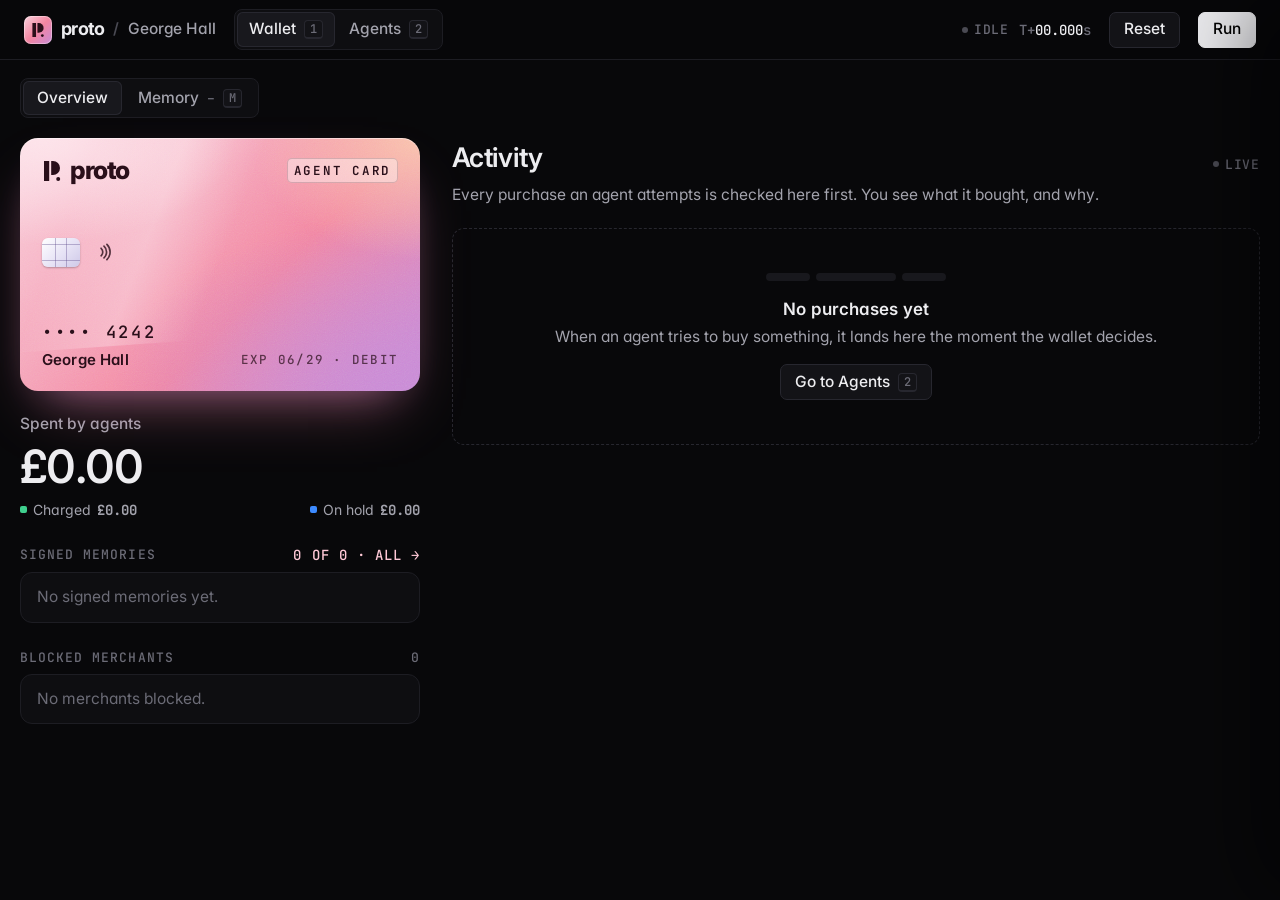
==== commit c301ed9d: "Mission-control wallet and agents UI on live API Wallet at / and agents at /agents share one stylesh" ====
--- a/static/index.html
+++ b/static/index.html
@@ -2,1219 +2,329 @@
 <html lang="en">
 <head>
 <meta charset="utf-8">
-<meta name="viewport" content="width=device-width, initial-scale=1, viewport-fit=cover">
-<title>Proto Wallet</title>
-<meta name="theme-color" content="#f3f3f7" media="(prefers-color-scheme: light)">
-<meta name="theme-color" content="#000000" media="(prefers-color-scheme: dark)">
-<style>
-:root {
-  --bg: #f3f3f7;
-  --bg-2: #ebebf1;
-  --surface: #ffffff;
-  --surface-2: #f6f6f9;
-  --surface-3: #eeeef3;
-  --text: #0b0b10;
-  --text-2: #5d5d6b;
-  --text-3: #9a9aa8;
-  --hair: rgba(15, 15, 30, 0.07);
-  --hair-2: rgba(15, 15, 30, 0.12);
-  --shadow: 0 1px 2px rgba(16, 16, 40, .04), 0 8px 24px -12px rgba(16, 16, 40, .10);
-  --shadow-lg: 0 24px 80px -20px rgba(10, 10, 40, .35);
-  --accent: #5b4cf5;
-  --accent-soft: rgba(91, 76, 245, .10);
-  --green: #0c9f62;
-  --green-soft: rgba(12, 159, 98, .11);
-  --amber: #c27800;
-  --amber-soft: rgba(245, 165, 36, .16);
-  --red: #dc3545;
-  --red-soft: rgba(220, 53, 69, .10);
-  --blue: #2f6bf0;
-  --blue-soft: rgba(47, 107, 240, .10);
-  --grey-soft: rgba(110, 110, 130, .12);
-  --ring-track: rgba(47, 107, 240, .14);
-  --thumb-bg: linear-gradient(145deg, #f4f4f8, #e6e6ee);
-  --backdrop: rgba(10, 10, 20, .32);
-  color-scheme: light;
-}
-@media (prefers-color-scheme: dark) {
-  :root:not([data-theme="light"]) {
-    --bg: #000000; --bg-2: #0b0b0e; --surface: #131317; --surface-2: #1b1b21; --surface-3: #24242b;
-    --text: #f4f4f7; --text-2: #a3a3b1; --text-3: #6c6c7a;
-    --hair: rgba(255, 255, 255, .07); --hair-2: rgba(255, 255, 255, .12);
-    --shadow: 0 1px 0 rgba(255, 255, 255, .03) inset, 0 8px 24px -12px rgba(0, 0, 0, .6);
-    --shadow-lg: 0 30px 90px -20px rgba(0, 0, 0, .8);
-    --accent: #8b7fff; --accent-soft: rgba(139, 127, 255, .16);
-    --green: #35d08a; --green-soft: rgba(53, 208, 138, .14);
-    --amber: #ffb547; --amber-soft: rgba(255, 181, 71, .15);
-    --red: #ff6b6b; --red-soft: rgba(255, 107, 107, .14);
-    --blue: #6c9bff; --blue-soft: rgba(108, 155, 255, .15);
-    --grey-soft: rgba(160, 160, 180, .14);
-    --ring-track: rgba(108, 155, 255, .18);
-    --thumb-bg: linear-gradient(145deg, #f2f2f6, #dcdce4);
-    --backdrop: rgba(0, 0, 0, .6);
-    color-scheme: dark;
-  }
-}
-:root[data-theme="dark"] {
-  --bg: #000000; --bg-2: #0b0b0e; --surface: #131317; --surface-2: #1b1b21; --surface-3: #24242b;
-  --text: #f4f4f7; --text-2: #a3a3b1; --text-3: #6c6c7a;
-  --hair: rgba(255, 255, 255, .07); --hair-2: rgba(255, 255, 255, .12);
-  --shadow: 0 1px 0 rgba(255, 255, 255, .03) inset, 0 8px 24px -12px rgba(0, 0, 0, .6);
-  --shadow-lg: 0 30px 90px -20px rgba(0, 0, 0, .8);
-  --accent: #8b7fff; --accent-soft: rgba(139, 127, 255, .16);
-  --green: #35d08a; --green-soft: rgba(53, 208, 138, .14);
-  --amber: #ffb547; --amber-soft: rgba(255, 181, 71, .15);
-  --red: #ff6b6b; --red-soft: rgba(255, 107, 107, .14);
-  --blue: #6c9bff; --blue-soft: rgba(108, 155, 255, .15);
-  --grey-soft: rgba(160, 160, 180, .14);
-  --ring-track: rgba(108, 155, 255, .18);
-  --thumb-bg: linear-gradient(145deg, #f2f2f6, #dcdce4);
-  --backdrop: rgba(0, 0, 0, .6);
-  color-scheme: dark;
-}
-
-* { box-sizing: border-box; }
-html, body { margin: 0; }
-body {
-  background: var(--bg);
-  color: var(--text);
-  font: 15px/1.4 -apple-system, BlinkMacSystemFont, "SF Pro Text", "Inter", "Segoe UI", Roboto, "Helvetica Neue", sans-serif;
-  -webkit-font-smoothing: antialiased;
-  min-height: 100vh;
-}
-button { font: inherit; color: inherit; cursor: pointer; border: 0; background: none; padding: 0; }
-.num { font-variant-numeric: tabular-nums; }
-.mono { font-family: ui-monospace, "SF Mono", Menlo, Consolas, monospace; font-size: 12px; }
-
-/* ---------- top bar ---------- */
-.top {
-  position: sticky; top: 0; z-index: 20;
-  background: color-mix(in srgb, var(--bg) 78%, transparent);
-  backdrop-filter: saturate(180%) blur(20px);
-  -webkit-backdrop-filter: saturate(180%) blur(20px);
-  border-bottom: 1px solid transparent;
-  transition: border-color .2s;
-}
-.top.scrolled { border-bottom-color: var(--hair); }
-.top-in { max-width: 1180px; margin: 0 auto; padding: 14px 28px; display: flex; align-items: center; gap: 12px; }
-.brand { display: flex; align-items: center; gap: 10px; font-weight: 700; letter-spacing: -.02em; font-size: 17px; }
-.logo {
-  width: 30px; height: 30px; border-radius: 9px;
-  background: conic-gradient(from 210deg, #6d5cff, #b56bff, #ff7aa8, #ffb36b, #6d5cff);
-  position: relative; box-shadow: 0 4px 14px -4px rgba(109, 92, 255, .6);
-}
-.logo::after { content: ""; position: absolute; left: 9px; top: 9px; width: 12px; height: 12px; border-radius: 50%; background: #fff; box-shadow: 0 0 0 3px rgba(255,255,255,.35); }
-.top-sp { flex: 1; }
-.pill-btn {
-  display: inline-flex; align-items: center; gap: 7px;
-  height: 34px; padding: 0 14px; border-radius: 999px;
-  background: var(--surface); box-shadow: var(--shadow); border: 1px solid var(--hair);
-  font-size: 13.5px; font-weight: 600; letter-spacing: -.01em;
-  transition: transform .15s, background .15s;
-}
-.pill-btn:hover { background: var(--surface-2); }
-.pill-btn:active { transform: scale(.97); }
-.icon-btn { width: 34px; padding: 0; justify-content: center; }
-.me {
-  width: 34px; height: 34px; border-radius: 50%;
-  background: linear-gradient(135deg, #2b2b33, #4a4a57); color: #fff;
-  display: grid; place-items: center; font-weight: 700; font-size: 14px;
-}
-.live { display: inline-flex; align-items: center; gap: 6px; font-size: 12.5px; color: var(--text-2); font-weight: 500; }
-.live i { width: 7px; height: 7px; border-radius: 50%; background: var(--green); box-shadow: 0 0 0 3px var(--green-soft); }
-.live.off i { background: var(--text-3); box-shadow: none; }
-
-/* ---------- layout ---------- */
-.wrap { max-width: 1180px; margin: 0 auto; padding: 8px 28px 80px; }
-.greet { margin: 14px 0 18px; }
-.greet h1 { margin: 0; font-size: 30px; letter-spacing: -.035em; font-weight: 750; }
-.greet p { margin: 4px 0 0; color: var(--text-2); font-size: 15px; }
-.grid { display: grid; grid-template-columns: minmax(0, 1fr) 340px; gap: 22px; align-items: start; }
-.col { display: flex; flex-direction: column; gap: 22px; min-width: 0; }
-
-/* ---------- hero ---------- */
-.hero {
-  display: grid; grid-template-columns: 330px minmax(0, 1fr); gap: 26px;
-  background: var(--surface); border-radius: 28px; padding: 22px; box-shadow: var(--shadow); border: 1px solid var(--hair);
-}
-.card {
-  position: relative; aspect-ratio: 1.586; border-radius: 20px; overflow: hidden; color: #fff;
-  background:
-    radial-gradient(120% 90% at 0% 0%, #7b6cff 0%, transparent 55%),
-    radial-gradient(90% 90% at 100% 10%, #ff7ab0 0%, transparent 55%),
-    radial-gradient(120% 120% at 80% 120%, #ffb36b 0%, transparent 50%),
-    linear-gradient(135deg, #1d1840, #120f24);
-  box-shadow: 0 18px 40px -18px rgba(70, 50, 200, .7), inset 0 0 0 1px rgba(255, 255, 255, .14);
-  padding: 18px 20px; display: flex; flex-direction: column;
-  transform: perspective(900px) rotateX(0) rotateY(0); transition: transform .4s cubic-bezier(.2, .8, .2, 1);
-}
-.card::before {
-  content: ""; position: absolute; inset: 0;
-  background: linear-gradient(115deg, transparent 30%, rgba(255, 255, 255, .22) 45%, transparent 60%);
-  background-size: 250% 100%; animation: sheen 7s ease-in-out infinite; pointer-events: none;
-}
-.card::after {
-  content: ""; position: absolute; inset: 0; pointer-events: none; opacity: .25; mix-blend-mode: overlay;
-  background-image: radial-gradient(rgba(255, 255, 255, .5) 1px, transparent 1px); background-size: 3px 3px;
-}
-@keyframes sheen { 0%, 100% { background-position: 120% 0; } 50% { background-position: -20% 0; } }
-.card-top { display: flex; justify-content: space-between; align-items: flex-start; position: relative; z-index: 1; }
-.card-brand { font-weight: 700; letter-spacing: -.02em; font-size: 15px; }
-.card-brand small { display: block; font-weight: 500; opacity: .75; font-size: 11.5px; letter-spacing: .02em; margin-top: 1px; }
-.chip-gold {
-  width: 36px; height: 27px; border-radius: 6px; margin-top: 18px; position: relative; z-index: 1;
-  background: linear-gradient(135deg, #f4dc9a, #c9a24a 55%, #f2d68a);
-  box-shadow: inset 0 0 0 1px rgba(0, 0, 0, .15);
-}
-.chip-gold::before { content: ""; position: absolute; inset: 7px 0; border-top: 1px solid rgba(0, 0, 0, .2); border-bottom: 1px solid rgba(0, 0, 0, .2); }
-.chip-gold::after { content: ""; position: absolute; inset: 0 12px; border-left: 1px solid rgba(0, 0, 0, .2); border-right: 1px solid rgba(0, 0, 0, .2); }
-.card-bottom { margin-top: auto; display: flex; justify-content: space-between; align-items: flex-end; position: relative; z-index: 1; }
-.card-num { font-size: 15px; letter-spacing: .14em; font-weight: 600; opacity: .95; }
-.card-name { font-size: 11px; opacity: .8; letter-spacing: .06em; text-transform: uppercase; margin-top: 4px; }
-.card-mark { display: flex; }
-.card-mark i { width: 26px; height: 26px; border-radius: 50%; background: rgba(255, 255, 255, .85); }
-.card-mark i + i { margin-left: -10px; background: rgba(255, 255, 255, .45); }
-
-.hero-stats { display: flex; flex-direction: column; min-width: 0; }
-.label { font-size: 13px; color: var(--text-2); font-weight: 550; letter-spacing: -.005em; }
-.balance { font-size: 48px; font-weight: 750; letter-spacing: -.045em; line-height: 1.05; margin: 6px 0 2px; }
-.balance .p { font-size: 28px; color: var(--text-3); letter-spacing: -.03em; }
-.sub { color: var(--text-2); font-size: 13.5px; }
-.bars { display: grid; grid-template-columns: repeat(7, 1fr); gap: 8px; align-items: end; height: 64px; margin-top: auto; padding-top: 14px; }
-.bar { display: flex; flex-direction: column; align-items: center; gap: 6px; height: 100%; justify-content: flex-end; }
-.bar b { width: 100%; max-width: 26px; border-radius: 6px; background: var(--surface-3); min-height: 4px; transition: height .5s cubic-bezier(.2, .8, .2, 1); }
-.bar.on b { background: linear-gradient(180deg, #8f7dff, #5b4cf5); }
-.bar span { font-size: 11px; color: var(--text-3); font-weight: 600; }
-.bar.today span { color: var(--text); }
-.quick { display: flex; gap: 8px; flex-wrap: wrap; margin-top: 14px; }
-.qchip {
-  display: inline-flex; align-items: center; gap: 7px; height: 30px; padding: 0 12px; border-radius: 999px;
-  background: var(--surface-2); border: 1px solid var(--hair); font-size: 12.5px; font-weight: 600; color: var(--text-2);
-}
-.qchip b { color: var(--text); font-weight: 700; }
-.qchip i { width: 7px; height: 7px; border-radius: 50%; }
-
-/* ---------- sections ---------- */
-.section-h { display: flex; align-items: baseline; gap: 10px; margin: 0 4px 10px; }
-.section-h h2 { margin: 0; font-size: 20px; letter-spacing: -.03em; font-weight: 720; }
-.section-h .count { font-size: 13px; color: var(--text-3); font-weight: 600; }
-.section-h .hint { margin-left: auto; font-size: 12.5px; color: var(--text-3); }
-.panel { background: var(--surface); border-radius: 22px; box-shadow: var(--shadow); border: 1px solid var(--hair); overflow: hidden; }
-.group + .group { border-top: 1px solid var(--hair); }
-.group-h {
-  display: flex; align-items: center; gap: 8px; padding: 14px 18px 4px;
-  font-size: 12px; font-weight: 700; letter-spacing: .06em; text-transform: uppercase; color: var(--text-3);
-}
-.group-h .dot { width: 7px; height: 7px; border-radius: 50%; }
-.group-h .n { margin-left: auto; letter-spacing: 0; text-transform: none; font-weight: 600; }
-
-/* ---------- rows ---------- */
-.row {
-  display: grid; grid-template-columns: 56px minmax(0, 1fr) auto; gap: 14px; align-items: center;
-  padding: 12px 18px; position: relative; cursor: pointer; transition: background .15s;
-  text-align: left; width: 100%;
-}
-.row:hover { background: var(--surface-2); }
-.row + .row::before { content: ""; position: absolute; top: 0; left: 88px; right: 18px; border-top: 1px solid var(--hair); }
-.row.enter { animation: enter .55s cubic-bezier(.2, .8, .2, 1); }
-@keyframes enter { from { opacity: 0; transform: translateY(-8px); background: var(--accent-soft); } to { opacity: 1; transform: none; } }
-.thumb { width: 56px; height: 56px; position: relative; }
-.thumb .ph {
-  width: 56px; height: 56px; border-radius: 16px; background: var(--thumb-bg); overflow: hidden;
-  display: grid; place-items: center; border: 1px solid var(--hair);
-}
-.thumb .ph img, .thumb .ph svg { width: 100%; height: 100%; object-fit: contain; display: block; }
-.thumb .ph svg { padding: 3px; }
-.thumb.dim .ph { filter: grayscale(.85); opacity: .65; }
-.av {
-  width: 24px; height: 24px; border-radius: 50%; display: grid; place-items: center;
-  color: #fff; font-size: 10.5px; font-weight: 750; letter-spacing: -.02em;
-  position: absolute; right: -5px; bottom: -5px; box-shadow: 0 0 0 2.5px var(--surface);
-}
-.av.lg { width: 40px; height: 40px; font-size: 15px; position: static; box-shadow: none; }
-.av.md { width: 34px; height: 34px; font-size: 13px; position: static; box-shadow: none; }
-.r-main { min-width: 0; }
-.r-title { font-weight: 650; font-size: 15.5px; letter-spacing: -.015em; white-space: nowrap; overflow: hidden; text-overflow: ellipsis; }
-.r-sub { color: var(--text-2); font-size: 13.5px; margin-top: 2px; white-space: nowrap; overflow: hidden; text-overflow: ellipsis; }
-.r-why { color: var(--text-2); font-size: 13px; margin-top: 3px; display: -webkit-box; -webkit-line-clamp: 2; -webkit-box-orient: vertical; overflow: hidden; }
-.r-why b { color: var(--text); font-weight: 600; }
-.r-right { display: flex; flex-direction: column; align-items: flex-end; gap: 5px; }
-.r-right.h { flex-direction: row; align-items: center; gap: 12px; }
-.amt { font-weight: 680; font-size: 16px; letter-spacing: -.02em; font-variant-numeric: tabular-nums; white-space: nowrap; }
-.amt.strike { text-decoration: line-through; color: var(--text-3); font-weight: 600; }
-.amt.muted { color: var(--text-3); font-weight: 600; }
-.chip {
-  display: inline-flex; align-items: center; gap: 5px; height: 22px; padding: 0 8px; border-radius: 999px;
-  font-size: 11.5px; font-weight: 680; white-space: nowrap; letter-spacing: -.005em;
-}
-.chip svg { width: 12px; height: 12px; }
-.c-green { background: var(--green-soft); color: var(--green); }
-.c-amber { background: var(--amber-soft); color: var(--amber); }
-.c-red { background: var(--red-soft); color: var(--red); }
-.c-blue { background: var(--blue-soft); color: var(--blue); }
-.c-grey { background: var(--grey-soft); color: var(--text-2); }
-.c-violet { background: var(--accent-soft); color: var(--accent); }
-
-.ring { width: 40px; height: 40px; position: relative; flex: none; }
-.ring svg { width: 40px; height: 40px; transform: rotate(-90deg); }
-.ring .trk { stroke: var(--ring-track); }
-.ring .val { stroke: var(--blue); transition: stroke-dashoffset 1s linear; }
-.ring span { position: absolute; inset: 0; display: grid; place-items: center; font-size: 10.5px; font-weight: 750; color: var(--blue); font-variant-numeric: tabular-nums; letter-spacing: -.02em; }
-.undo-btn {
-  height: 32px; padding: 0 14px; border-radius: 999px; font-size: 13.5px; font-weight: 680;
-  background: var(--blue-soft); color: var(--blue); transition: transform .12s, filter .12s;
-}
-.undo-btn:hover { filter: brightness(1.08); }
-.undo-btn:active { transform: scale(.96); }
-
-/* ---------- waiting cards ---------- */
-.waiting { display: grid; gap: 12px; }
-.ask {
-  background: var(--surface); border-radius: 22px; box-shadow: var(--shadow); border: 1px solid var(--hair);
-  padding: 16px; display: grid; grid-template-columns: 92px minmax(0, 1fr); gap: 16px; position: relative; overflow: hidden;
-  cursor: pointer;
-}
-.ask::before { content: ""; position: absolute; inset: 0 auto 0 0; width: 4px; background: var(--amber); }
-.ask.enter { animation: enter .55s cubic-bezier(.2, .8, .2, 1); }
-.ask .big { grid-row: span 3; align-self: start; width: 92px; height: 92px; border-radius: 18px; background: var(--thumb-bg); border: 1px solid var(--hair); display: grid; place-items: center; overflow: hidden; position: relative; }
-.ask .big img, .ask .big svg { width: 100%; height: 100%; object-fit: contain; }
-.ask .big svg { padding: 10px; }
-.ask .big .av { right: 6px; bottom: 6px; }
-.ask-top { display: flex; align-items: flex-start; gap: 10px; }
-.ask-top .r-title { font-size: 16.5px; }
-.ask-top .amt { margin-left: auto; font-size: 20px; }
-.ask-why, .ask-acts { grid-column: 2; }
-.ask-why { margin: -8px 0 0; font-size: 14px; color: var(--text-2); line-height: 1.45; }
-.ask-why b { color: var(--text); font-weight: 620; }
-.ask-acts { display: flex; gap: 8px; flex-wrap: wrap; }
-.btn {
-  white-space: nowrap;
-  height: 40px; padding: 0 20px; border-radius: 999px; font-weight: 680; font-size: 14.5px; letter-spacing: -.01em;
-  display: inline-flex; align-items: center; gap: 8px; transition: transform .12s, filter .12s, opacity .12s;
-}
-.btn:active { transform: scale(.97); }
-.btn:disabled { opacity: .5; pointer-events: none; }
-.btn-primary { background: var(--text); color: var(--bg); }
-.btn-primary:hover { filter: brightness(1.15); }
-.btn-ghost { background: var(--surface-3); color: var(--text); }
-.btn-ghost:hover { filter: brightness(.97); }
-.btn-blue { background: var(--blue); color: #fff; }
-.btn-danger { background: var(--red-soft); color: var(--red); }
-
-/* ---------- side panels ---------- */
-.side-card { background: var(--surface); border-radius: 22px; box-shadow: var(--shadow); border: 1px solid var(--hair); padding: 18px; }
-.side-card h3 { margin: 0; font-size: 16px; letter-spacing: -.02em; font-weight: 700; }
-.side-card .lede { margin: 3px 0 14px; color: var(--text-2); font-size: 13px; }
-.mem { display: flex; align-items: center; gap: 12px; padding: 10px 0; }
-.mem + .mem { border-top: 1px solid var(--hair); }
-.mem-ic { width: 36px; height: 36px; border-radius: 11px; display: grid; place-items: center; background: var(--accent-soft); color: var(--accent); flex: none; }
-.mem-ic svg { width: 18px; height: 18px; }
-.mem-k { font-size: 12px; color: var(--text-3); font-weight: 600; }
-.mem-v { font-weight: 650; font-size: 15px; letter-spacing: -.015em; }
-.mem .chip { margin-left: auto; }
-.sigline { display: flex; align-items: center; gap: 6px; margin-top: 10px; padding-top: 12px; border-top: 1px solid var(--hair); font-size: 12px; color: var(--text-3); }
-.sigline svg { width: 14px; height: 14px; color: var(--green); }
-
-.mandate-q { font-size: 18px; font-weight: 680; letter-spacing: -.025em; line-height: 1.3; margin: 8px 0 10px; }
-.mandate-q::before { content: "“"; color: var(--text-3); }
-.mandate-q::after { content: "”"; color: var(--text-3); }
-.kv { display: flex; justify-content: space-between; gap: 12px; font-size: 13px; padding: 6px 0; color: var(--text-2); }
-.kv b { color: var(--text); font-weight: 600; text-align: right; min-width: 0; overflow: hidden; text-overflow: ellipsis; white-space: nowrap; }
-
-.blk { padding: 10px 0; }
-.blk + .blk { border-top: 1px solid var(--hair); }
-.blk-h { display: flex; align-items: center; gap: 12px; }
-.blk-name { font-weight: 650; font-size: 15px; letter-spacing: -.015em; }
-.blk-sub { font-size: 12.5px; color: var(--text-2); }
-.blk details { margin-top: 10px; }
-.blk summary {
-  list-style: none; cursor: pointer; font-size: 12.5px; font-weight: 650; color: var(--text-2);
-  display: inline-flex; align-items: center; gap: 6px; padding: 5px 10px; border-radius: 999px; background: var(--surface-2); border: 1px solid var(--hair);
-}
-.blk summary::-webkit-details-marker { display: none; }
-.blk summary svg { width: 12px; height: 12px; transition: transform .2s; }
-.blk details[open] summary svg { transform: rotate(90deg); }
-.evidence { margin-top: 10px; background: var(--surface-2); border-radius: 14px; padding: 12px; border: 1px solid var(--hair); font-size: 13px; }
-.quote {
-  font-family: ui-monospace, "SF Mono", Menlo, monospace; font-size: 12px; line-height: 1.5;
-  background: var(--red-soft); color: var(--red); border-radius: 10px; padding: 8px 10px; margin: 6px 0 8px; word-break: break-word;
-}
-
-.empty { padding: 26px 18px; text-align: center; color: var(--text-3); font-size: 14px; }
-.empty b { display: block; color: var(--text-2); font-size: 15px; margin-bottom: 2px; }
-
-/* ---------- sheet ---------- */
-.scrim {
-  position: fixed; inset: 0; background: var(--backdrop); z-index: 50; opacity: 0; pointer-events: none; transition: opacity .25s;
-  backdrop-filter: blur(6px); -webkit-backdrop-filter: blur(6px);
-}
-.scrim.open { opacity: 1; pointer-events: auto; }
-.sheet {
-  position: fixed; z-index: 60; left: 50%; top: 50%; width: min(600px, calc(100vw - 32px)); max-height: min(88vh, 900px);
-  transform: translate(-50%, -46%) scale(.98); opacity: 0; pointer-events: none;
-  background: var(--bg); border-radius: 28px; box-shadow: var(--shadow-lg); border: 1px solid var(--hair);
-  transition: transform .35s cubic-bezier(.2, .9, .2, 1), opacity .25s, visibility 0s linear .35s; display: flex; flex-direction: column; overflow: hidden;
-  visibility: hidden;
-}
-.sheet.open { transform: translate(-50%, -50%) scale(1); opacity: 1; pointer-events: auto; visibility: visible; transition-delay: 0s; }
-.sheet-scroll { overflow-y: auto; padding: 22px 22px 26px; overscroll-behavior: contain; }
-.grabber { display: none; }
-.sheet-close {
-  position: absolute; right: 14px; top: 14px; width: 32px; height: 32px; border-radius: 50%; background: var(--surface-3);
-  display: grid; place-items: center; z-index: 2; color: var(--text-2);
-}
-.sheet-close svg { width: 14px; height: 14px; }
-.d-head { display: flex; flex-direction: column; align-items: center; text-align: center; padding: 8px 0 18px; }
-.d-thumb { width: 116px; height: 116px; border-radius: 28px; background: var(--thumb-bg); border: 1px solid var(--hair); display: grid; place-items: center; overflow: hidden; position: relative; }
-.d-thumb img, .d-thumb svg { width: 100%; height: 100%; object-fit: contain; }
-.d-thumb svg { padding: 12px; }
-.d-merchant { display: flex; align-items: center; gap: 8px; margin-top: 14px; font-weight: 650; font-size: 15px; }
-.d-merchant .av { width: 22px; height: 22px; font-size: 10px; position: static; box-shadow: none; }
-.d-amt { font-size: 42px; font-weight: 760; letter-spacing: -.045em; margin: 4px 0 6px; font-variant-numeric: tabular-nums; }
-.d-amt .p { font-size: 26px; color: var(--text-3); }
-.d-amt.muted { color: var(--text-3); }
-.d-amt.strike { text-decoration: line-through; text-decoration-thickness: 3px; color: var(--text-3); }
-.d-when { font-size: 13px; color: var(--text-3); margin-top: 6px; }
-.d-acts { display: flex; gap: 8px; justify-content: center; margin-top: 14px; flex-wrap: wrap; }
-.d-card { background: var(--surface); border-radius: 20px; border: 1px solid var(--hair); padding: 16px; margin-top: 12px; }
-.d-card h4 { margin: 0 0 10px; font-size: 12px; text-transform: uppercase; letter-spacing: .07em; color: var(--text-3); font-weight: 700; display: flex; align-items: center; gap: 8px; }
-.d-card h4 .chip { margin-left: auto; text-transform: none; letter-spacing: 0; }
-.verdict { font-size: 17px; font-weight: 640; letter-spacing: -.02em; line-height: 1.4; }
-.verdict small { display: block; font-size: 14px; color: var(--text-2); font-weight: 450; letter-spacing: -.005em; margin-top: 6px; }
-.compare { display: grid; grid-template-columns: 1fr 1fr; gap: 10px; }
-.cmp { background: var(--surface-2); border-radius: 16px; padding: 12px; border: 1px solid var(--hair); min-width: 0; }
-.cmp-h { font-size: 11.5px; font-weight: 700; color: var(--text-3); text-transform: uppercase; letter-spacing: .06em; margin-bottom: 8px; }
-.cmp-pic { height: 92px; border-radius: 12px; background: var(--thumb-bg); display: grid; place-items: center; overflow: hidden; margin-bottom: 8px; }
-.cmp-pic img, .cmp-pic svg { height: 100%; width: 100%; object-fit: contain; }
-.cmp-pic svg { padding: 8px; }
-.cmp-q { font-weight: 650; font-size: 14.5px; letter-spacing: -.015em; line-height: 1.3; }
-.checks { list-style: none; margin: 8px 0 0; padding: 0; display: grid; gap: 5px; font-size: 13px; }
-.checks li { display: flex; gap: 7px; align-items: flex-start; }
-.checks svg { width: 15px; height: 15px; flex: none; margin-top: 1px; }
-.checks .ok { color: var(--green); }
-.checks .no { color: var(--red); }
-.checks .no-t { color: var(--red); font-weight: 600; }
-.meter { margin: 6px 0 12px; }
-.meter-top { display: flex; justify-content: space-between; font-size: 13.5px; font-weight: 600; margin-bottom: 6px; }
-.meter-top span:last-child { font-variant-numeric: tabular-nums; }
-.meter-track { height: 8px; border-radius: 99px; background: var(--surface-3); position: relative; overflow: visible; }
-.meter-fill { height: 100%; border-radius: 99px; transition: width .6s cubic-bezier(.2, .8, .2, 1); }
-.meter-mark { position: absolute; top: -4px; bottom: -4px; width: 2px; border-radius: 2px; background: var(--text-3); }
-.meter-cap { font-size: 11.5px; color: var(--text-3); margin-top: 5px; }
-.dl { display: grid; grid-template-columns: auto minmax(0, 1fr); gap: 8px 16px; font-size: 13.5px; }
-.dl dt { color: var(--text-2); }
-.dl dd { margin: 0; text-align: right; font-weight: 600; min-width: 0; overflow-wrap: anywhere; }
-.dl dd.mono { font-weight: 500; }
-.factchips { display: flex; gap: 6px; flex-wrap: wrap; }
-.fchip { display: inline-flex; align-items: center; gap: 6px; height: 28px; padding: 0 11px; border-radius: 999px; background: var(--accent-soft); color: var(--accent); font-weight: 650; font-size: 13px; }
-.fchip svg { width: 13px; height: 13px; }
-.explain { font-size: 14px; line-height: 1.55; color: var(--text); }
-.explain p { margin: 0 0 8px; }
-.explain ul, .explain ol { margin: 0 0 8px; padding-left: 20px; }
-.explain h5 { margin: 0 0 6px; font-size: 14px; }
-.edges { display: flex; flex-wrap: wrap; gap: 6px; margin-top: 8px; }
-.edge { font-size: 12px; padding: 4px 9px; border-radius: 8px; background: var(--surface-2); border: 1px solid var(--hair); color: var(--text-2); }
-.edge b { color: var(--text); font-weight: 600; }
-.sig { word-break: break-all; color: var(--text-2); background: var(--surface-2); border-radius: 10px; padding: 8px 10px; border: 1px solid var(--hair); margin-top: 8px; }
-details.raw summary { cursor: pointer; font-size: 13px; font-weight: 600; color: var(--text-2); }
-details.raw pre { white-space: pre-wrap; word-break: break-word; background: var(--surface-2); border-radius: 12px; padding: 10px; margin: 8px 0 0; max-height: 260px; overflow: auto; }
-a.ext { color: var(--accent); text-decoration: none; font-weight: 600; }
-a.ext:hover { text-decoration: underline; }
-
-/* form */
-.field { display: grid; gap: 6px; margin-top: 12px; }
-.field label { font-size: 13px; color: var(--text-2); font-weight: 600; }
-.field input {
-  height: 46px; border-radius: 14px; border: 1px solid var(--hair-2); background: var(--surface); color: var(--text);
-  padding: 0 14px; font: inherit; font-size: 16px; outline: none; transition: border-color .15s, box-shadow .15s;
-}
-.field input:focus { border-color: var(--accent); box-shadow: 0 0 0 4px var(--accent-soft); }
-.token { margin-top: 14px; display: none; }
-.token.show { display: block; }
-
-/* toast */
-.toast {
-  position: fixed; left: 50%; bottom: 28px; transform: translate(-50%, 20px); opacity: 0; z-index: 80;
-  background: var(--text); color: var(--bg); border-radius: 999px; padding: 11px 18px; font-weight: 620; font-size: 14px;
-  box-shadow: var(--shadow-lg); transition: transform .3s cubic-bezier(.2, .9, .2, 1), opacity .25s; pointer-events: none;
-  display: flex; align-items: center; gap: 8px;
-}
-.toast.show { transform: translate(-50%, 0); opacity: 1; }
-.toast svg { width: 16px; height: 16px; }
-
-.spin { width: 14px; height: 14px; border-radius: 50%; border: 2px solid currentColor; border-right-color: transparent; animation: rot .7s linear infinite; }
-@keyframes rot { to { transform: rotate(360deg); } }
-
-/* ---------- responsive ---------- */
-@media (max-width: 1040px) {
-  .grid { grid-template-columns: minmax(0, 1fr) 300px; gap: 18px; }
-  .hero { grid-template-columns: 280px minmax(0, 1fr); gap: 20px; padding: 18px; }
-  .balance { font-size: 42px; }
-  .wrap, .top-in { padding-left: 22px; padding-right: 22px; }
-}
-@media (max-width: 860px) {
-  .grid { grid-template-columns: minmax(0, 1fr); }
-  .side { order: 2; }
-}
-@media (max-width: 620px) {
-  .wrap { padding: 4px 16px 60px; }
-  .top-in { padding: 10px 16px; }
-  .live span, .hide-sm { display: none; }
-  .greet { margin: 8px 0 14px; }
-  .greet h1 { font-size: 26px; }
-  .hero { grid-template-columns: minmax(0, 1fr); padding: 14px; border-radius: 26px; gap: 16px; }
-  .balance { font-size: 44px; }
-  .row { grid-template-columns: 48px minmax(0, 1fr) auto; gap: 12px; padding: 11px 14px; }
-  .row + .row::before { left: 74px; right: 14px; }
-  .thumb, .thumb .ph { width: 48px; height: 48px; }
-  .thumb .ph { border-radius: 14px; }
-  .r-title { font-size: 15px; }
-  .r-why { -webkit-line-clamp: 1; }
-  .r-right.h { gap: 8px; }
-  .ring, .ring svg { width: 34px; height: 34px; }
-  .undo-btn { padding: 0 12px; }
-  .group-h { padding: 12px 14px 2px; }
-  .ask { grid-template-columns: 64px minmax(0, 1fr); gap: 12px; padding: 14px; }
-  .ask-why, .ask-acts { grid-column: 1 / -1; }
-  .ask .big { grid-row: auto; }
-  .ask-why { margin: 0; }
-  .lbl-lg { display: none; }
-  .ask .big { width: 64px; height: 64px; border-radius: 16px; }
-  .ask .big svg { padding: 6px; }
-  .ask-top .amt { font-size: 17px; }
-  .ask-acts .btn { flex: 1; justify-content: center; }
-  .sheet {
-    left: 0; right: 0; top: auto; bottom: 0; width: 100%; max-height: 92vh; border-radius: 26px 26px 0 0;
-    transform: translateY(100%); opacity: 1;
-  }
-  .sheet.open { transform: translateY(0); }
-  .grabber { display: block; width: 38px; height: 5px; border-radius: 9px; background: var(--hair-2); margin: 8px auto 0; flex: none; }
-  .sheet-scroll { padding: 10px 16px calc(24px + env(safe-area-inset-bottom)); }
-  .compare { grid-template-columns: 1fr 1fr; gap: 8px; }
-}
-@media (prefers-reduced-motion: reduce) {
-  *, *::before, *::after { animation: none !important; transition: none !important; }
-}
-</style>
+<meta name="viewport" content="width=device-width, initial-scale=1">
+<title>proto · Wallet</title>
+<link rel="preconnect" href="https://fonts.googleapis.com">
+<link href="https://fonts.googleapis.com/css2?family=Inter:wght@400;500;600;700;800&family=JetBrains+Mono:wght@400;500;600&display=swap" rel="stylesheet">
+<link rel="stylesheet" href="/static/app.css">
 </head>
 <body>
-<header class="top" id="top">
-  <div class="top-in">
-    <div class="brand"><div class="logo"></div>Proto</div>
-    <div class="top-sp"></div>
-    <div class="live" id="live"><i></i><span>Live</span></div>
-    <button class="pill-btn" id="signBtn" title="Sign a new shopping request for your agent">
-      <svg width="15" height="15" viewBox="0 0 24 24" fill="none" stroke="currentColor" stroke-width="2.2" stroke-linecap="round" stroke-linejoin="round"><path d="M12 20h9"/><path d="M16.5 3.5a2.1 2.1 0 0 1 3 3L7 19l-4 1 1-4Z"/></svg>
-      <span class="hide-sm">Sign request</span>
-    </button>
-    <button class="pill-btn icon-btn" id="themeBtn" title="Toggle light / dark" aria-label="Toggle theme">
-      <svg width="16" height="16" viewBox="0 0 24 24" fill="none" stroke="currentColor" stroke-width="2" stroke-linecap="round"><circle cx="12" cy="12" r="4.2"/><path d="M12 2v2M12 20v2M4.9 4.9l1.4 1.4M17.7 17.7l1.4 1.4M2 12h2M20 12h2M4.9 19.1l1.4-1.4M17.7 6.3l1.4-1.4"/></svg>
-    </button>
-    <div class="me">G</div>
+<main class="view on" id="v-wallet">
+  <div class="wnav"><nav class="seg" id="wtabs"><button data-wtab="overview" class="on">Overview</button><button data-wtab="memory">Memory <span class="n" id="memn">–</span> <span class="kbd">M</span></button></nav></div>
+  <section class="wsec on" id="w-overview">
+  <div class="wl">
+    <aside>
+      <div class="card">
+        <div class="row"><span class="logo"><svg viewBox="0 0 20 20"><use href="#pmark"/></svg>proto</span><span class="tag">Agent card</span></div>
+        <div class="mid"><div class="chip"></div><svg class="nfc" viewBox="0 0 24 24" fill="none" stroke="currentColor" stroke-width="2" stroke-linecap="round"><path d="M8.5 7.5a6 6 0 0 1 0 9"/><path d="M12 5a9.5 9.5 0 0 1 0 14"/><path d="M15.5 2.8a13 13 0 0 1 0 18.4"/></svg></div>
+        <div><div class="num">•••• 4242</div><div class="row" style="margin-top:6px"><span class="holder">George Hall</span><span class="sm">Exp 06/29 · debit</span></div></div>
+      </div>
+      <div class="money">
+        <div class="lbl">Spent by agents</div>
+        <div class="big" id="spent">£0.00</div>
+        <div class="meter" id="meter" style="display:none"></div>
+        <div class="mrow"><span><i class="dot pay"></i>Charged <b id="m-charged" class="mono">£0.00</b></span><span><i class="dot hold"></i>On hold <b id="m-held" class="mono">£0.00</b></span></div>
+      </div>
+      <div class="box">
+        <h5><span>Signed memories</span><span class="linkbtn" data-mem2 id="memlink">all →</span></h5>
+        <div class="list" id="memories"></div>
+      </div>
+      <div class="box">
+        <h5><span>Blocked merchants</span><span id="blkn">0</span></h5>
+        <div class="list" id="blocked"></div>
+      </div>
+    </aside>
+    <section>
+      <div class="acthead"><h2>Activity</h2><span class="live" id="wlive"><i></i>Live</span></div>
+      <div class="muted">Every purchase an agent attempts is checked here first. You see what it bought, and why.</div>
+      <div id="activity"></div>
+    </section>
   </div>
-</header>
-
-<main class="wrap">
-  <div class="greet">
-    <h1 id="greet">Good evening, George</h1>
-    <p id="greetSub">Your agent shops. Your wallet checks every cart before a penny moves.</p>
-  </div>
-
-  <div class="grid">
-    <div class="col">
-      <section class="hero" id="hero">
-        <div class="card" id="card">
-          <div class="card-top">
-            <div class="card-brand">Proto<small>AGENT CARD</small></div>
-            <svg width="22" height="22" viewBox="0 0 24 24" fill="none" stroke="rgba(255,255,255,.9)" stroke-width="2" stroke-linecap="round"><path d="M8.5 7.5a7 7 0 0 1 0 9"/><path d="M12 5a11 11 0 0 1 0 14"/><path d="M15.5 2.5a15 15 0 0 1 0 19"/></svg>
-          </div>
-          <div class="chip-gold"></div>
-          <div class="card-bottom">
-            <div>
-              <div class="card-num">•••• 4242</div>
-              <div class="card-name">Claude · shopping agent</div>
-            </div>
-            <div class="card-mark"><i></i><i></i></div>
-          </div>
-        </div>
-        <div class="hero-stats">
-          <div class="label">Agent spending this week</div>
-          <div class="balance num" id="balance">£0<span class="p">.00</span></div>
-          <div class="sub" id="balanceSub">Nothing spent yet</div>
-          <div class="quick" id="quick"></div>
-          <div class="bars" id="bars"></div>
-        </div>
-      </section>
-
-      <section id="waitingSec" hidden>
-        <div class="section-h"><h2>Waiting for you</h2><span class="count" id="waitingCount"></span><span class="hint hide-sm">Your agent can't decide these alone</span></div>
-        <div class="waiting" id="waiting"></div>
-      </section>
-
-      <section>
-        <div class="section-h"><h2>Activity</h2><span class="count" id="actCount"></span><span class="hint hide-sm">Tap any row for the full why</span></div>
-        <div class="panel" id="activity"></div>
-      </section>
+  </section>
+  <section class="wsec" id="w-memory">
+    <div class="memwrap">
+      <div class="memhead"><div><h2>Signed memories</h2><div class="muted" style="margin-top:4px">Facts you signed about yourself. Agents and shops never see them. For each request the wallet asks Cognee which ones matter, and checks the cart against only those.</div></div><span id="relchip"></span></div>
+      <div class="memgrid">
+        <div class="panel graph" id="graph"></div>
+        <div class="panel insp" id="insp"></div>
+      </div>
     </div>
-
-    <aside class="col side">
-      <section class="side-card" id="mandate"></section>
-      <section class="side-card">
-        <h3>What your wallet knows about you</h3>
-        <p class="lede">Signed by you. Shops and agents can't edit these.</p>
-        <div id="memories"></div>
-      </section>
-      <section class="side-card" id="blockedCard">
-        <h3>Blocked merchants</h3>
-        <p class="lede">Shops your wallet won't pay, and why.</p>
-        <div id="blocked"></div>
-      </section>
-    </aside>
-  </div>
+  </section>
 </main>
 
 <div class="scrim" id="scrim"></div>
-<div class="sheet" id="sheet" role="dialog" aria-modal="true">
-  <div class="grabber"></div>
-  <button class="sheet-close" id="sheetClose" aria-label="Close"><svg viewBox="0 0 24 24" fill="none" stroke="currentColor" stroke-width="2.6" stroke-linecap="round"><path d="M6 6l12 12M18 6 6 18"/></svg></button>
-  <div class="sheet-scroll" id="sheetBody"></div>
-</div>
-<div class="toast" id="toast"></div>
-
+<aside class="drawer" id="drawer"></aside>
+
+<script src="/static/app.js"></script>
 <script>
-(() => {
-const $ = (id) => document.getElementById(id);
-const esc = (s) => String(s ?? "").replace(/[&<>"']/g, (c) => ({ "&": "&amp;", "<": "&lt;", ">": "&gt;", '"': "&quot;", "'": "&#39;" }[c]));
-const cap = (s) => (s ? s.charAt(0).toUpperCase() + s.slice(1) : "");
-
-/* ---------- theme ---------- */
-const store = { get(k) { try { return localStorage.getItem(k); } catch { return null; } }, set(k, v) { try { localStorage.setItem(k, v); } catch {} } };
-const savedTheme = store.get("proto-theme");
-if (savedTheme) document.documentElement.dataset.theme = savedTheme;
-$("themeBtn").onclick = () => {
-  const cur = document.documentElement.dataset.theme || (matchMedia("(prefers-color-scheme: dark)").matches ? "dark" : "light");
-  const next = cur === "dark" ? "light" : "dark";
-  document.documentElement.dataset.theme = next;
-  store.set("proto-theme", next);
-};
-addEventListener("scroll", () => $("top").classList.toggle("scrolled", scrollY > 4), { passive: true });
-
-/* ---------- icons ---------- */
-const I = {
-  check: '<svg viewBox="0 0 24 24" fill="none" stroke="currentColor" stroke-width="2.6" stroke-linecap="round" stroke-linejoin="round"><path d="m5 12.5 4.5 4.5L19 7.5"/></svg>',
-  x: '<svg viewBox="0 0 24 24" fill="none" stroke="currentColor" stroke-width="2.6" stroke-linecap="round"><path d="M7 7l10 10M17 7 7 17"/></svg>',
-  shield: '<svg viewBox="0 0 24 24" fill="none" stroke="currentColor" stroke-width="2.2" stroke-linecap="round" stroke-linejoin="round"><path d="M12 3 4.5 6v5.5c0 4.6 3.2 8.4 7.5 9.5 4.3-1.1 7.5-4.9 7.5-9.5V6Z"/><path d="m8.8 12 2.2 2.2 4.3-4.4"/></svg>',
-  ban: '<svg viewBox="0 0 24 24" fill="none" stroke="currentColor" stroke-width="2.4" stroke-linecap="round"><circle cx="12" cy="12" r="8.5"/><path d="m6 6 12 12"/></svg>',
-  clock: '<svg viewBox="0 0 24 24" fill="none" stroke="currentColor" stroke-width="2.4" stroke-linecap="round"><circle cx="12" cy="12" r="8.5"/><path d="M12 7.5V12l3 2"/></svg>',
-  chev: '<svg viewBox="0 0 24 24" fill="none" stroke="currentColor" stroke-width="2.6" stroke-linecap="round" stroke-linejoin="round"><path d="m9 6 6 6-6 6"/></svg>',
-  ruler: '<svg viewBox="0 0 24 24" fill="none" stroke="currentColor" stroke-width="2" stroke-linecap="round" stroke-linejoin="round"><path d="M3 15.5 15.5 3 21 8.5 8.5 21Z"/><path d="m7 11.5 2 2M10 8.5l1.5 1.5M13 5.5l2 2M5.5 14.5 7 16"/></svg>',
-  fit: '<svg viewBox="0 0 24 24" fill="none" stroke="currentColor" stroke-width="2" stroke-linecap="round" stroke-linejoin="round"><path d="M7 3h10l1.5 18h-4.5L12 9l-2 12H5.5Z"/><path d="M7 6h10"/></svg>',
-  leaf: '<svg viewBox="0 0 24 24" fill="none" stroke="currentColor" stroke-width="2" stroke-linecap="round" stroke-linejoin="round"><circle cx="12" cy="12" r="8.5"/><path d="M8 8l8 8"/><path d="M9.5 13.5c-1-2.5.5-5 3.5-5.5"/></svg>',
-  key: '<svg viewBox="0 0 24 24" fill="none" stroke="currentColor" stroke-width="2" stroke-linecap="round" stroke-linejoin="round"><circle cx="8" cy="15" r="4"/><path d="m11 12 9-9M17 6l3 3M15 8l2 2"/></svg>',
-  bolt: '<svg viewBox="0 0 24 24" fill="currentColor"><path d="M13 2 4 14h7l-1 8 9-12h-7Z"/></svg>',
-  undo: '<svg viewBox="0 0 24 24" fill="none" stroke="currentColor" stroke-width="2.4" stroke-linecap="round" stroke-linejoin="round"><path d="M9 14 4 9l5-5"/><path d="M4 9h10.5a5.5 5.5 0 0 1 0 11H11"/></svg>',
-};
-
-/* ---------- product art ---------- */
-const COLOURS = { black: "#1f1f25", charcoal: "#4a4c54", grey: "#8a8c94", gray: "#8a8c94", navy: "#22305a", blue: "#3d5f9a", indigo: "#2f3c7e", white: "#e9e9ee", stone: "#c9bda5", beige: "#d6c6a8", khaki: "#a89a6c", brown: "#6b4a33", green: "#3f6b4a", red: "#a33a3a" };
-function shade(hex, amt) {
-  const n = parseInt(hex.slice(1), 16);
-  const f = (v) => Math.max(0, Math.min(255, Math.round(v + amt * 255)));
-  return "#" + [f(n >> 16), f((n >> 8) & 255), f(n & 255)].map((v) => v.toString(16).padStart(2, "0")).join("");
-}
-function itemKind(it) {
-  const k = (it?.kind || "").toLowerCase();
-  if (k) return k;
-  const n = (it?.name || "").toLowerCase();
-  if (n.includes("short")) return "shorts";
-  if (n.includes("chino")) return "chinos";
-  return "jeans";
-}
-function productSVG(it) {
-  const col = COLOURS[(it?.colour || "").toLowerCase()] || "#3d5f9a";
-  const hi = shade(col, .16), lo = shade(col, -.06), st = shade(col, .3);
-  const shorts = itemKind(it) === "shorts";
-  const legY = shorts ? 40 : 60;
-  const legs = shorts
-    ? `M17 13.5H47L50.5 ${legY}H35.5L32 25L28.5 ${legY}H13.5Z`
-    : `M17 13.5H47L51 ${legY}H36L32 25L28 ${legY}H13Z`;
-  return `<svg viewBox="0 0 64 64" xmlns="http://www.w3.org/2000/svg" aria-hidden="true">
-    <defs><linearGradient id="g${col.slice(1)}${shorts ? "s" : "j"}" x1="0" y1="0" x2="1" y2="1"><stop offset="0" stop-color="${hi}"/><stop offset="1" stop-color="${lo}"/></linearGradient></defs>
-    <path d="${legs}" fill="url(#g${col.slice(1)}${shorts ? "s" : "j"})"/>
-    <rect x="17" y="7.5" width="30" height="6.5" rx="1.6" fill="${shade(col, .08)}"/>
-    <rect x="30.6" y="8.6" width="2.8" height="4.2" rx="1" fill="#d6b45a"/>
-    <path d="M32 14v11" stroke="${st}" stroke-width=".7" stroke-dasharray="1.2 1.2" opacity=".8"/>
-    <path d="M18.5 14c.5 4 3 6.5 7 7M45.5 14c-.5 4-3 6.5-7 7" fill="none" stroke="${st}" stroke-width=".7" stroke-dasharray="1.2 1.2" opacity=".8"/>
-    <path d="M20 7.5v6.5M44 7.5v6.5M26 7.5v6.5M38 7.5v6.5" stroke="${shade(col, -.1)}" stroke-width="1.2" opacity=".7"/>
-    ${shorts ? `<path d="M14 ${legY - 3.5}h14.6M35.4 ${legY - 3.5}h14.8" stroke="${st}" stroke-width=".7" stroke-dasharray="1.2 1.2" opacity=".8"/>` : `<path d="M13.4 ${legY - 3.5}h14.8M35.8 ${legY - 3.5}h14.8" stroke="${st}" stroke-width=".7" stroke-dasharray="1.2 1.2" opacity=".8"/>`}
-  </svg>`;
-}
-function productArt(it) {
-  if (it?.image) {
-    return `<img src="${esc(it.image)}" alt="${esc(it.name || "")}" loading="lazy" onerror="this.replaceWith(Object.assign(document.createElement('span'),{innerHTML:this.dataset.fb}).firstChild)" data-fb="${esc(productSVG(it))}">`;
+topbar("wallet");
+const S = {audit:null, graph:null, run:null, sheet:null, wtab:"overview", mem:null, seenRows:null, seenBlk:null, busy:false};
+
+/* ---------------- memory graph model ---------------- */
+const GROUPS = [["Clothing",/waist|fit|material|shoe|shirt|size|colour|color|cloth|wear|brand/],["Food & health",/allerg|diet|vegetar|vegan|coffee|fragrance|food|drink|health/],
+  ["Home",/live|dog|pet|commut|cycl|bike|deliver|home|address/],["Travel",/seat|hotel|train|passport|travel|flight|airline/],
+  ["Tech",/phone|kindle|read|charger|subscri|tech|device|laptop|spotify/],["Money",/budget|pay|bnpl|money|spend|gift|price/]];
+const groupOf = rel => (GROUPS.find(([g, re]) => re.test(String(rel || "").toLowerCase())) || ["Other"])[0];
+function graphModel() {
+  const g = S.graph; if (!g || !(g.edges || []).length) {
+    // fall back to audit facts if the graph endpoint is missing
+    const facts = (S.audit && S.audit.facts) || [];
+    return {edges: facts.map((f, i) => ({id: "f" + i, source: "george", target: "v" + i, relation: f.relation, object: f.object, signed_at: f.signed_at, verified: f.verified !== false})), nodes: [], relevant: new Set(), request: null};
   }
-  return productSVG(it);
-}
-
-/* ---------- merchants ---------- */
-const AV_GRADS = [["#5b4cf5", "#8f7dff"], ["#0c9f62", "#3ccf8e"], ["#e2553f", "#ff8a65"], ["#1f6feb", "#5ea2ff"], ["#b0428f", "#e070bd"], ["#c47f00", "#f2b33d"], ["#2b2b33", "#5a5a68"], ["#00838f", "#3fc1c9"]];
-const AV_FIXED = { E: ["#3a1d1d", "#7a2e2e"], shady: ["#3a1d1d", "#7a2e2e"] };
-function hash(s) { let h = 0; for (const c of String(s)) h = (h * 31 + c.charCodeAt(0)) >>> 0; return h; }
-function mName(r) { return r?.merchant_name || r?.merchant_id || "Unknown shop"; }
-function initials(name) {
-  const w = String(name).replace(/[^A-Za-z0-9& ]/g, " ").split(/\s+/).filter((x) => x && x !== "&");
-  return ((w[0]?.[0] || "?") + (w[1]?.[0] || "")).toUpperCase();
-}
-function avatar(id, name, cls = "") {
-  const g = AV_FIXED[id] || AV_FIXED[(name || "").toLowerCase().includes("shady") ? "shady" : ""] || AV_GRADS[hash(id || name) % AV_GRADS.length];
-  return `<div class="av ${cls}" style="background:linear-gradient(135deg,${g[0]},${g[1]})">${esc(initials(name || id))}</div>`;
-}
-
-/* ---------- money / time ---------- */
-const total = (r) => (r?.items || []).reduce((s, i) => s + (Number(i?.price_pence) || 0), 0);
-const gbp = (p) => "£" + (Number(p || 0) / 100).toLocaleString("en-GB", { minimumFractionDigits: 2, maximumFractionDigits: 2 });
-function gbpSplit(p) { const s = gbp(p); const i = s.lastIndexOf("."); return `${s.slice(0, i)}<span class="p">${s.slice(i)}</span>`; }
-const gbpShort = (p) => { const v = Number(p || 0) / 100; return "£" + (Number.isInteger(v) ? v : v.toFixed(2)); };
-const ts = (s) => { const d = s ? new Date(s) : null; return d && !isNaN(d) ? d : null; };
-function fmtDate(s) { const d = ts(s); return d ? d.toLocaleDateString("en-GB", { day: "numeric", month: "short" }) : ""; }
-function fmtWhen(s) {
-  const d = ts(s); if (!d) return "";
-  const now = new Date(); const t = d.toLocaleTimeString("en-GB", { hour: "2-digit", minute: "2-digit" });
-  if (d.toDateString() === now.toDateString()) return `Today, ${t}`;
-  const y = new Date(now); y.setDate(now.getDate() - 1);
-  if (d.toDateString() === y.toDateString()) return `Yesterday, ${t}`;
-  return `${d.toLocaleDateString("en-GB", { day: "numeric", month: "short" })}, ${t}`;
-}
-function fmtShort(s) {
-  const d = ts(s); if (!d) return "";
-  if (d.toDateString() === new Date().toDateString()) return d.toLocaleTimeString("en-GB", { hour: "2-digit", minute: "2-digit" });
-  return d.toLocaleDateString("en-GB", { day: "numeric", month: "short" });
-}
-function windowText(h) {
-  h = Number(h || 0);
-  if (h <= 0) return "Final sale — no returns";
-  if (h % 24 === 0) return `Free cancellation for ${h / 24} day${h === 24 ? "" : "s"}`;
-  return `Free cancellation for ${h} hours`;
-}
-function left(ms) {
-  if (ms <= 0) return { short: "0", long: "Window closed" };
-  const s = Math.floor(ms / 1000), d = Math.floor(s / 86400), h = Math.floor((s % 86400) / 3600), m = Math.floor((s % 3600) / 60), sec = s % 60;
-  if (d >= 1) return { short: `${d}d`, long: `${d}d ${h}h left to undo` };
-  if (h >= 1) return { short: `${h}h`, long: `${h}h ${String(m).padStart(2, "0")}m left to undo` };
-  return { short: `${m}m`, long: `${m}:${String(sec).padStart(2, "0")} left to undo` };
-}
-
-/* ---------- facts ---------- */
-function factMap(facts) { const m = {}; for (const f of facts || []) if (f?.relation) m[f.relation] = String(f.object ?? ""); return m; }
-const FACT_LABEL = {
-  waist_size: { k: "Waist", v: (o) => `${o} inch`, icon: I.ruler, chip: (o) => `Waist ${o}` },
-  prefers_fit: { k: "Fit", v: (o) => `${cap(o)} fit`, icon: I.fit, chip: (o) => `${cap(o)} fit` },
-  avoids_material: { k: "Avoids", v: (o) => cap(o), icon: I.leaf, chip: (o) => `No ${o}` },
-};
-const factChip = (f) => (FACT_LABEL[f.relation]?.chip || ((o) => `${f.relation.replace(/_/g, " ")}: ${o}`))(f.object);
-
-/* ---------- classify ---------- */
-const DEAD = new Set(["canceled", "refunded"]);
-function status(r, now = Date.now()) {
-  const d = r?.decision;
-  if (d === "ask") return "waiting";
-  if (d === "block") return "blocked";
-  if (d === "decline") return r?.rule === "rejected by user" ? "rejected" : "declined";
-  if (d === "pay") {
-    const st = r?.stripe_status;
-    if (st === "canceled") return "cancelled";
-    if (st === "refunded") return "refunded";
-    const end = ts(r?.window_ends_at);
-    if (end && end.getTime() > now && Number(r?.undo?.window_hours) > 0) return "undoable";
-    if (!end || Number(r?.undo?.window_hours) <= 0) return "final";
-    return "closed";
+  const nodes = {}; (g.nodes || []).forEach(n => nodes[n.id] = n);
+  const edges = g.edges.map(e => ({...e, object: e.object ?? (nodes[e.target] || {}).label ?? e.target}));
+  const rows = (S.audit && S.audit.rows) || [];
+  const req = g.latest_request || (rows.length ? rows[rows.length - 1].request : null) || Object.keys(g.relevant || {})[0];
+  let rel = (g.relevant || {})[req] || [];
+  return {edges, nodes: g.nodes || [], relevant: new Set(rel), request: req};
+}
+const edgeText = e => factText({relation: e.relation, object: e.object});
+
+/* ---------------- render: wallet overview ---------------- */
+function renderWallet() {
+  const A = S.audit || {rows: [], blocklist: [], facts: []}, rows = [...(A.rows || [])].reverse(), facts = A.facts || [];
+  const by = ks => rows.filter(r => ks.includes(kind(r)));
+  const charged = by(["pay"]).reduce((x, r) => x + amountOf(r), 0), held = by(["hold"]).reduce((x, r) => x + amountOf(r), 0);
+  $("#spent").textContent = gbp(charged); $("#m-charged").textContent = gbp(charged); $("#m-held").textContent = gbp(held);
+  const tot = charged + held;
+  $("#meter").style.display = tot ? "flex" : "none";
+  $("#meter").innerHTML = tot ? `<i style="width:${charged / tot * 100}%;background:var(--ok)"></i><i style="flex:1;background:var(--hold)"></i>` : "";
+  // memories: the ones Cognee picked for the latest request, else the first three
+  const G = graphModel(), total = G.edges.length || facts.length;
+  let shown = G.edges.filter(e => G.relevant.has(e.id));
+  if (!shown.length) shown = G.edges.slice(0, 3);
+  $("#memn").textContent = total || "–";
+  $("#memlink").textContent = `${shown.length} of ${total} · all →`;
+  $("#memories").innerHTML = shown.map(e => { const t = edgeText(e);
+    return `<div class="mem"><span class="ic">${esc(t.replace(/^(avoids|likes|lives in|shoe size) /i, "").charAt(0).toUpperCase())}</span><span class="t">${esc(t)}</span><span class="s">${e.verified === false ? '<b style="color:var(--bad)">✕</b> invalid' : `<b>✓</b> signed ${esc(String(e.signed_at || "").slice(5, 10))}`}</span></div>`; }).join("")
+    || `<div class="mem"><span class="t dim" style="font-weight:400">No signed memories yet.</span></div>`;
+  // blocklist
+  const bl = A.blocklist || [], first = S.seenBlk == null;
+  $("#blocked").innerHTML = bl.map(b => { const fresh = !first && !S.seenBlk.has(b.merchant_id);
+    return `<div class="mem ${fresh ? "newb" : ""}"><span class="ic" style="color:var(--bad)">⊘</span><span class="t">${esc(b.merchant_name || b.merchant_id)}<div class="bsub">Prompt injection${b.at ? " · " + fmtDay(b.at) : ""}</div></span>${b.p_injection != null ? `<span class="pill block">P(inj) ${(+b.p_injection).toFixed(2)}</span>` : ""}</div>`; }).join("")
+    || `<div class="mem"><span class="t dim" style="font-weight:400">No merchants blocked.</span></div>`;
+  $("#blkn").textContent = bl.length;
+  S.seenBlk = new Set(bl.map(b => b.merchant_id));
+  // activity
+  const firstRows = S.seenRows == null; S.seenRows = S.seenRows || new Set();
+  const now = Date.now();
+  const canUndo = r => ["pay", "hold"].includes(kind(r)) && (r.undo || {}).window_hours && (!r.window_ends_at || Date.parse(r.window_ends_at) > now);
+  const groups = [["Waiting for you", r => kind(r) === "ask"], ["Can undo", canUndo], ["Done — can't undo", r => ["pay", "hold", "done"].includes(kind(r)) && !canUndo(r)], ["Declined", r => ["decline", "block"].includes(kind(r))]];
+  let html = "";
+  if (!rows.length) html = `<div class="empty"><div class="ill"><i></i><i></i><i></i></div><b>No purchases yet</b>When an agent tries to buy something, it lands here the moment the wallet decides.<br><a class="btn" href="/agents">Go to Agents <span class="kbd">2</span></a></div>`;
+  groups.forEach(([t, f]) => { const g = rows.filter(f);
+    if (!g.length) { if (rows.length && t === "Done — can't undo") html += `<div class="grp"><h5>${t}<span class="n">0</span></h5><div class="list"><div class="mem"><span class="t dim" style="font-weight:400">Nothing final yet. Charges move here when their undo window closes.</span></div></div></div>`; return; }
+    html += `<div class="grp"><h5>${t}<span class="n">${g.length}</span></h5><div class="list">${g.map(r => rowHTML(r, !firstRows && !S.seenRows.has(r.id))).join("")}</div></div>`; });
+  $("#activity").innerHTML = html;
+  rows.forEach(r => S.seenRows.add(r.id));
+}
+function rowHTML(r, isNew) {
+  const k = kind(r), it = item0(r), amt = amountOf(r), facts = r.facts_used || (S.audit || {}).facts;
+  return `<div class="row k-${k} ${isNew ? "newr" : ""}" data-row="${esc(r.id)}">${it.image ? `<img src="${esc(it.image)}" alt="">` : `<div></div>`}
+    <div><div class="ti">${esc(r.merchant_name || r.merchant_id)} <span class="dim" style="font-weight:400">· ${esc(it.title || "")}</span></div><div class="ss">${esc(rowSub(r, facts))}</div>
+    ${k === "ask" ? `<div class="acts"><button class="btn primary" data-decide="1" data-id="${esc(r.id)}">Approve ${gbp(amt)}</button><button class="btn" data-decide="0" data-id="${esc(r.id)}">Decline</button></div>` : ""}</div>
+    <div class="rt"><div class="am ${k === "decline" || k === "block" || k === "done" ? "strike" : ""}">${gbp(amt)}</div><span class="pill ${k}">${{pay: "Paid", hold: "Held", ask: "Your OK", decline: "Declined", block: "Blocked", done: /refund/.test(r.stripe_status) ? "Refunded" : "Cancelled", run: "…"}[k]}</span></div></div>`;
+}
+
+/* ---------------- detail sheet ---------------- */
+function mbar(label, v, thr, colour, capText) {
+  if (v == null) return "";
+  return `<div class="mbar"><div class="mtop"><span>${label}</span><b>${pct(v)}</b></div><div class="tr"><i style="width:${v * 100}%;background:${colour}"></i>${thr == null ? "" : `<u style="left:calc(${thr * 100}% - 1px)"></u>`}</div><div class="cap">${capText}</div></div>`;
+}
+function explanationFor(r) {
+  const A = S.audit || {};
+  return (A.explanations || {})[r.intent_hash] || (A.explanations || {})[r.request] || r.explanation || (A.intent_hash === r.intent_hash ? A.explanation : null) || null;
+}
+function signedIntentFor(r) {
+  const A = S.audit || {};
+  if (r.signed_intent) return r.signed_intent;
+  if (A.intent && (A.intent_hash === r.intent_hash || !r.intent_hash)) return A.intent;
+  return null;
+}
+function renderSheet() {
+  const A = S.audit || {rows: []}, r = (A.rows || []).find(x => x.id === S.sheet); if (!r) return;
+  const k = kind(r), it = item0(r), amt = amountOf(r), blocked = r.decision === "block", inj = isInj(r);
+  const facts = (r.facts_used && r.facts_used.length) ? r.facts_used : A.facts || [];
+  const blockEntry = (A.blocklist || []).find(b => b.merchant_id === r.merchant_id);
+  const ex = explanationFor(r), si = signedIntentFor(r), sip = pl(si);
+  const G = graphModel(), total = r.facts_total || G.edges.length || (A.facts || []).length;
+  const acts = {pay: r.payment_id && (r.undo || {}).window_hours ? `<button class="btn" data-undo="${esc(r.payment_id)}">Cancel for free</button>` : "",
+    hold: `<button class="btn primary" data-close>Keep it</button><button class="btn" data-undo="${esc(r.payment_id)}">Release hold</button>`,
+    ask: `<button class="btn primary" data-decide="1" data-id="${esc(r.id)}">Approve ${gbp(amt)}</button><button class="btn" data-decide="0" data-id="${esc(r.id)}">Decline</button>`, decline: "", block: "", done: ""}[k] || "";
+  const lines = cartLines(it, r, facts), nbad = lines.filter(l => l[0] === "no").length;
+  const compare = blocked ? "" : `<div class="sec"><h4><span>You asked vs the cart</span><span>${nbad ? nbad + " mismatch" : "all match"}</span></h4><div class="cmp">
+      <div class="cmpc"><div class="h">You asked · signed</div><div class="q">“${esc(r.request || sip.request || "")}”</div>
+        ${(r.facts_used || []).map(f => `<div class="ln"><span class="s" style="color:var(--accent)">●</span>${esc(factText(f))}<span class="k">memory</span></div>`).join("")}
+        ${r.max_pence ? `<div class="ln"><span class="s" style="color:var(--accent)">●</span>Up to ${gbp(r.max_pence)}<span class="k">limit</span></div>` : ""}</div>
+      <div class="cmpc"><div class="h">In the signed cart · ${esc(r.merchant_name || r.merchant_id)}</div><div class="q">${esc(it.title || "")}</div>
+        ${lines.map(([st, t, kk]) => `<div class="ln ${st}"><span class="s ${st === "ok" ? "ok-t" : "bad-t"}">${st === "ok" ? "✓" : "✕"}</span>${esc(t)}<span class="k">${kk}</span></div>`).join("")}
+        ${(r.undo || {}).window_hours ? "" : `<div class="ln mid"><span class="s warn-t">!</span>Final sale — no undo<span class="k">undo</span></div>`}
+        ${injText(it) ? `<div class="ln no"><span class="s bad-t">✕</span>Hidden instruction aimed at your agent<span class="k">description</span></div><div class="sig" style="color:#ffb3b5;border-color:rgba(242,86,91,.35)">“${esc(it.description)}”</div>` : ""}</div>
+    </div></div>`;
+  let record = "";
+  if (blocked) {
+    const ev = blockEntry && pl(blockEntry.signed_cart), evIt = ev && (ev.items || [])[0], note = evIt && evIt.description;
+    record = `<div class="sec"><h4><span>The record</span><span>Cognee provider history</span></h4><dl class="kv"><dt>Flagged</dt><dd>${blockEntry && blockEntry.at ? new Date(blockEntry.at).toLocaleDateString("en-GB", {day: "numeric", month: "short", year: "numeric"}) : "earlier"} · prompt injection</dd>${blockEntry && blockEntry.p_injection != null ? `<dt>P(injection)</dt><dd class="bad-t">${pct(blockEntry.p_injection)}</dd>` : ""}<dt>Evidence</dt><dd>${ev ? `earlier signed cart from ${esc(blockEntry.merchant_name || r.merchant_id)}` : "provider history"}</dd></dl>
+      ${note ? `<div class="sig" style="color:#ffb3b5;border-color:rgba(242,86,91,.35)">Hidden in their signed cart: “${esc(note)}”</div>` : ""}
+      <div class="cap dim" style="font:13px var(--mono);margin-top:8px">This cart was never sent for checking — the blocklist stops it first.</div></div>`;
   }
-  return "pending";
-}
-const GROUP_OF = { undoable: "undo", final: "done", closed: "done", cancelled: "done", refunded: "done", rejected: "done", declined: "declined", blocked: "blocked" };
-
-function chipFor(r, st) {
-  const inj = (r?.p_injection ?? 0) >= 0.8;
-  switch (st) {
-    case "undoable": return r?.payment_mode === "hold" ? `<span class="chip c-blue">On hold</span>` : `<span class="chip c-green">Paid</span>`;
-    case "final": return `<span class="chip c-grey">Final sale</span>`;
-    case "closed": return `<span class="chip c-green">Paid</span>`;
-    case "cancelled": return `<span class="chip c-grey">Cancelled</span>`;
-    case "refunded": return `<span class="chip c-grey">Refunded</span>`;
-    case "rejected": return `<span class="chip c-grey">You declined</span>`;
-    case "declined": return inj ? `<span class="chip c-red">${I.shield}Injection</span>` : `<span class="chip c-amber">Not a match</span>`;
-    case "blocked": return `<span class="chip c-red">${I.ban}Blocked</span>`;
-    case "waiting": return `<span class="chip c-amber">Needs you</span>`;
-    default: return `<span class="chip c-grey">Checking…</span>`;
-  }
-}
-
-/* mismatch analysis: what the cart has vs what you asked for */
-const KIND_WORDS = ["jeans", "shorts", "chinos", "trousers", "jacket", "shirt", "t-shirt", "hoodie", "dress", "skirt"];
-const COLOUR_WORDS = Object.keys(COLOURS);
-function analyse(r, facts) {
-  const fm = factMap(r?.facts_used?.length ? r.facts_used : facts);
-  const req = (r?.request || "").toLowerCase();
-  const out = [];
-  for (const it of r?.items || []) {
-    const kind = itemKind(it);
-    const askedKind = KIND_WORDS.find((k) => new RegExp(`\\b${k}\\b`).test(req));
-    if (askedKind) out.push({ ok: askedKind === kind || (askedKind === "jeans" && kind === "jeans"), t: askedKind === kind ? cap(kind) : `${cap(kind)}, not ${askedKind}` });
-    const askedCol = COLOUR_WORDS.find((c) => new RegExp(`\\b${c}\\b`).test(req));
-    if (askedCol && it?.colour) out.push({ ok: it.colour.toLowerCase() === askedCol, t: it.colour.toLowerCase() === askedCol ? cap(it.colour) : `${cap(it.colour)}, not ${askedCol}` });
-    if (fm.waist_size && it?.waist != null) out.push({ ok: String(it.waist) === fm.waist_size, t: String(it.waist) === fm.waist_size ? `Waist ${it.waist}` : `Waist ${it.waist} — you're a ${fm.waist_size}` });
-    if (fm.avoids_material && it?.material) {
-      const bad = it.material.toLowerCase().includes(fm.avoids_material.toLowerCase());
-      out.push({ ok: !bad, t: bad ? `${it.material} — you avoid ${fm.avoids_material}` : cap(it.material) });
-    }
-    if (fm.prefers_fit && it?.name) {
-      const has = it.name.toLowerCase().includes(fm.prefers_fit.toLowerCase());
-      if (has) out.push({ ok: true, t: `${cap(fm.prefers_fit)} fit` });
-    }
-  }
-  if (r?.max_pence && total(r) > r.max_pence) out.push({ ok: false, t: `${gbp(total(r))} is over your ${gbpShort(r.max_pence)} limit` });
-  return out;
-}
-
-/* plain-English why */
-function why(r, st, blockedMap) {
-  const pm = r?.p_match, pct = pm == null ? null : Math.round(pm * 100);
-  const rule = r?.rule || "";
-  const it = (r?.items || [])[0] || {};
-  const bad = analyse(r, STATE.facts).filter((x) => !x.ok).map((x) => x.t);
-  switch (st) {
-    case "blocked": {
-      const ev = blockedMap[r?.merchant_id];
-      const d = ev?.at ? fmtDate(ev.at) : "";
-      return { short: `Flagged for prompt injection${d ? ` on ${d}` : ""}`, long: `${esc(mName(r))} was caught hiding instructions for your agent${d ? ` on ${d}` : ""}. Your wallet stopped this before even looking at the cart.`, sub: "This cart might have been fine. A shop that tried to trick your agent once doesn't get a second chance." };
-    }
-    case "declined": {
-      if ((r?.p_injection ?? 0) >= 0.8) {
-        const note = (r?.items || []).map((i) => i?.description).find(Boolean);
-        return { short: `Hidden instructions aimed at your agent`, long: `This listing tried to talk to your agent${note ? `: <b>“${esc(note)}”</b>` : ""}.`, sub: `Your wallet blocked ${esc(mName(r))} for good and paid nothing.` };
-      }
-      if (rule.startsWith("check failed")) {
-        const f = r?.check_failure || rule.replace("check failed: ", "");
-        if (/cap|£/.test(f)) return { short: "Over your spending limit", long: `This cart is over the limit you signed.`, sub: esc(f) };
-        if (/signature/.test(f)) return { short: "Couldn't verify the shop", long: "The shop's signature on this cart didn't check out, so nothing was paid.", sub: esc(f) };
-        if (/expired/.test(f)) return { short: "Offer expired", long: "This cart or your request had expired by the time the agent tried to pay.", sub: esc(f) };
-        if (/intent_hash/.test(f)) return { short: "Cart wasn't for this request", long: "The shop signed this cart for a different request than the one you signed.", sub: esc(f) };
-        return { short: cap(f), long: cap(esc(f)), sub: "" };
-      }
-      if (rule.startsWith("evaluator unavailable") || rule.includes("payment failed")) return { short: "Couldn't check this cart", long: "Your wallet couldn't check this cart, so it didn't pay.", sub: esc(rule) };
-      const head = bad.length ? bad.slice(0, 2).join(" · ") : `Only ${pct}% likely to be what you asked for`;
-      return { short: head, long: `Not what you asked for${bad.length ? `: <b>${esc(bad.join(", "))}</b>` : ""}.`, sub: pct != null ? `Your wallet was only ${pct}% sure this matched “${esc(r?.request || "your request")}”, so it didn't pay.` : "" };
-    }
-    case "waiting": {
-      const finalSale = Number(r?.undo?.window_hours || 0) <= 0;
-      return { short: `${pct}% match · ${gbp(r?.expected_loss_pence)} at risk`, long: `${finalSale ? "<b>Final sale — can't be undone.</b> " : ""}Your wallet is <b>${pct}% sure</b> this is right${bad.length ? `, but it's <b>${esc(bad.join(", ").toLowerCase())}</b>` : ""}. That puts <b>${gbp(r?.expected_loss_pence)}</b> at risk, more than it will spend without asking.`, sub: "" };
-    }
-    case "undoable": return { short: `${pct != null ? pct + "% match · " : ""}${windowText(r?.undo?.window_hours).replace("Free cancellation", "Free undo")}`, long: r?.rule === "approved by user" ? "You approved this one." : `Your wallet was ${pct}% sure this matched, and it can be undone for free, so nothing was at risk.`, sub: "" };
-    case "final": return { short: r?.rule === "approved by user" ? "You approved · final sale" : "Final sale — can't be undone", long: r?.rule === "approved by user" ? "You approved this final-sale purchase." : `Paid. This shop doesn't take cancellations.`, sub: "" };
-    case "closed": return { short: "Undo window closed", long: "The free cancellation window has closed.", sub: "" };
-    case "cancelled": return { short: "Undone — hold released", long: "You undid this. The card hold was released, so nothing left your account.", sub: "" };
-    case "refunded": return { short: "Undone — refunded in full", long: "You undid this and got a full refund.", sub: "" };
-    case "rejected": return { short: "You declined this", long: "You said no, so your wallet didn't pay.", sub: "" };
-    default: return { short: rule || "Checking…", long: esc(rule), sub: "" };
-  }
-}
-
-/* ---------- state ---------- */
-const STATE = { data: null, raw: "", facts: [], firstLoad: true, seen: new Set(), openId: null, sheetMode: null, busy: new Set() };
-
-/* keyed patch: only touches rows whose HTML changed */
-function patch(container, items, wrapTag = "div") {
-  const existing = new Map();
-  for (const el of Array.from(container.children)) if (el.dataset.key) existing.set(el.dataset.key, el);
-  let prev = null;
-  const keep = new Set();
-  for (const { key, html, cls, enter } of items) {
-    keep.add(key);
-    let el = existing.get(key);
-    if (!el || el._cls !== cls) {
-      const n = document.createElement(wrapTag);
-      n.dataset.key = key; n.className = cls; n._cls = cls; n.innerHTML = html; n._html = html;
-      if (enter) n.classList.add("enter");
-      if (el) el.replaceWith(n);
-      el = n;
-    } else if (el._html !== html) {
-      el.innerHTML = html; el._html = html;
-    }
-    const want = prev ? prev.nextSibling : container.firstChild;
-    if (want !== el) container.insertBefore(el, want);
-    prev = el;
-  }
-  for (const [k, el] of existing) if (!keep.has(k)) el.remove();
-  for (const el of Array.from(container.children)) if (!el.dataset.key) el.remove();
-}
-function setHTML(el, html) { if (el._html !== html) { el.innerHTML = html; el._html = html; } }
-
-/* ---------- renderers ---------- */
-function ringHTML(r) {
-  return `<div class="ring" data-ring="${esc(r.id)}"><svg viewBox="0 0 40 40"><circle class="trk" cx="20" cy="20" r="16" fill="none" stroke-width="3.5"/><circle class="val" cx="20" cy="20" r="16" fill="none" stroke-width="3.5" stroke-linecap="round" stroke-dasharray="100.53" stroke-dashoffset="0"/></svg><span></span></div>`;
-}
-function rowHTML(r, st, blockedMap) {
-  const w = why(r, st, blockedMap);
-  const amtCls = ["cancelled", "refunded"].includes(st) ? "strike" : ["declined", "blocked", "rejected"].includes(st) ? "muted" : "";
-  const it = (r.items || [])[0];
-  const itemName = it ? cap(it.name || itemKind(it)) : "Cart";
-  const dim = ["declined", "blocked", "rejected", "cancelled", "refunded"].includes(st) ? " dim" : "";
-  let right;
-  if (st === "undoable") {
-    right = `<div class="r-right h">${ringHTML(r)}<button class="undo-btn" data-undo="${esc(r.payment_id)}">${STATE.busy.has(r.payment_id) ? '<span class="spin"></span>' : "Undo"}</button></div>`;
-  } else {
-    right = `<div class="r-right"><div class="amt ${amtCls}">${gbp(total(r))}</div>${chipFor(r, st)}</div>`;
-  }
-  const amtLine = st === "undoable" ? `<span class="num" style="color:var(--text);font-weight:650">${gbp(total(r))}</span> · ` : "";
-  const sub = st === "undoable" ? `${amtLine}<span data-left="${esc(r.id)}" data-compact="1"></span>` : `${esc(itemName)} · ${esc(fmtShort(r.at))}`;
-  return `<div class="thumb${dim}"><div class="ph">${productArt(it)}</div>${avatar(r.merchant_id, mName(r))}</div>
-    <div class="r-main"><div class="r-title">${esc(mName(r))}</div><div class="r-sub">${sub}</div><div class="r-why">${w.short.includes("<") ? w.short : esc(w.short)}</div></div>
-    ${right}`;
-}
-function askHTML(r) {
-  const w = why(r, "waiting", {});
-  const it = (r.items || [])[0];
-  const busy = STATE.busy.has(r.id);
-  return `<div class="big">${productArt(it)}${avatar(r.merchant_id, mName(r))}</div>
-    <div style="min-width:0;align-self:center">
-      <div class="ask-top"><div style="min-width:0"><div class="r-title">${esc(mName(r))}</div><div class="r-sub">${esc(cap(it?.name || "Cart"))}${it?.waist ? ` · W${esc(it.waist)}` : ""} · ${esc(fmtShort(r.at))}</div></div><div class="amt">${gbp(total(r))}</div></div>
-    </div>
-    <div class="ask-why">${w.long}</div>
-    <div class="ask-acts">
-      <button class="btn btn-primary" data-approve="${esc(r.id)}" ${busy ? "disabled" : ""}>${busy ? '<span class="spin"></span>' : I.check.replace("<svg", '<svg width="16" height="16"')}Approve<span class="lbl-lg" style="margin-left:-4px">${gbp(total(r))}</span></button>
-      <button class="btn btn-ghost" data-decline="${esc(r.id)}" ${busy ? "disabled" : ""}>Decline</button>
-    </div>`;
-}
-
-function renderHero(rows) {
-  const now = new Date();
-  const weekAgo = now.getTime() - 7 * 864e5;
-  const spent = rows.filter((r) => r.decision === "pay" && !DEAD.has(r.stripe_status) && (ts(r.at)?.getTime() || 0) >= weekAgo);
-  const sum = spent.reduce((s, r) => s + total(r), 0);
-  const held = spent.filter((r) => r.stripe_status === "requires_capture").reduce((s, r) => s + total(r), 0);
-  setHTML($("balance"), gbpSplit(sum));
-  const n = spent.length;
-  const saved = rows.filter((r) => ["decline", "block"].includes(r.decision) && r.rule !== "rejected by user").reduce((s, r) => s + total(r), 0);
-  setHTML($("balanceSub"), n ? `${n} purchase${n === 1 ? "" : "s"}${held ? ` · ${gbp(held)} on hold` : ""}` : saved ? `<span style="color:var(--green);font-weight:600">${gbp(saved)} stopped</span> by your wallet` : "Nothing spent yet");
-  // 7-day bars, Mon..Sun of the current week window ending today
-  const days = [];
-  for (let i = 6; i >= 0; i--) { const d = new Date(now); d.setHours(0, 0, 0, 0); d.setDate(d.getDate() - i); days.push(d); }
-  const per = days.map((d) => spent.filter((r) => { const t = ts(r.at); return t && t.toDateString() === d.toDateString(); }).reduce((s, r) => s + total(r), 0));
-  const max = Math.max(...per, 1);
-  setHTML($("bars"), days.map((d, i) => `<div class="bar${per[i] ? " on" : ""}${i === 6 ? " today" : ""}" title="${gbp(per[i])}"><b style="height:${per[i] ? Math.max(14, (per[i] / max) * 44) : 4}px"></b><span>${d.toLocaleDateString("en-GB", { weekday: "narrow" })}</span></div>`).join(""));
-  const counts = { waiting: 0, undo: 0, declined: 0, blocked: 0 };
-  for (const r of rows) { const st = status(r); if (st === "waiting") counts.waiting++; else if (st === "undoable") counts.undo++; else if (st === "declined") counts.declined++; else if (st === "blocked") counts.blocked++; }
-  setHTML($("quick"), [
-    counts.waiting && `<span class="qchip"><i style="background:var(--amber)"></i><b>${counts.waiting}</b> waiting for you</span>`,
-    counts.undo && `<span class="qchip"><i style="background:var(--blue)"></i><b>${counts.undo}</b> can undo</span>`,
-    (counts.declined + counts.blocked) && `<span class="qchip"><i style="background:var(--red)"></i><b>${counts.declined + counts.blocked}</b> stopped</span>`,
-  ].filter(Boolean).join("") || `<span class="qchip">${I.shield.replace("<svg", '<svg width="14" height="14"')}Every cart checked against what you signed</span>`);
-}
-
-function renderMandate(d) {
-  const p = d?.intent?.payload;
-  if (!p) {
-    setHTML($("mandate"), `<h3>Current request</h3><p class="lede">Nothing signed yet. Sign a request and your agent can start shopping.</p><button class="btn btn-primary" data-open-sign>Sign a request</button>`);
-    return;
-  }
-  const exp = ts(p.expires_at);
-  const expTxt = exp ? (exp.getTime() > Date.now() ? `in ${Math.max(1, Math.round((exp - Date.now()) / 36e5))}h` : "expired") : "—";
-  setHTML($("mandate"), `<div style="display:flex;align-items:center;gap:8px"><h3>You asked your agent for</h3><span class="chip c-green" style="margin-left:auto">${I.check}Signed</span></div>
-    <div class="mandate-q">${esc(p.request)}</div>
-    <div class="kv"><span>Spending limit</span><b class="num">${gbp(p.max_pence)}</b></div>
-    <div class="kv"><span>Expires</span><b>${esc(expTxt)}</b></div>
-    <div class="kv"><span>Fingerprint</span><b class="mono">${esc((d.intent_hash || "").slice(0, 8))}…${esc((d.intent_hash || "").slice(-6))}</b></div>
-    <div class="sigline">${I.key}Signed with your key · Ed25519 <button class="ext" data-open-sign style="margin-left:auto;color:var(--accent);font-weight:650;font-size:12.5px">New request</button></div>`);
-}
-
-function renderMemories(facts) {
-  if (!facts?.length) { setHTML($("memories"), `<div class="empty" style="padding:12px 0"><b>Nothing yet</b>Your wallet hasn't loaded your signed facts.</div>`); return; }
-  const order = ["waist_size", "prefers_fit", "avoids_material"];
-  const sorted = [...facts].sort((a, b) => (order.indexOf(a.relation) + 1 || 9) - (order.indexOf(b.relation) + 1 || 9));
-  const signedAt = sorted.map((f) => f.signed_at).filter(Boolean).sort()[0];
-  setHTML($("memories"), sorted.map((f) => {
-    const L = FACT_LABEL[f.relation] || { k: f.relation.replace(/_/g, " "), v: (o) => o, icon: I.key };
-    const ok = f.verified !== false;
-    return `<div class="mem"><div class="mem-ic">${L.icon}</div><div><div class="mem-k">${esc(L.k)}</div><div class="mem-v">${esc(L.v(f.object))}</div></div>${ok ? `<span class="chip c-green">${I.check}Verified</span>` : `<span class="chip c-red">${I.x}Bad signature</span>`}</div>`;
-  }).join("") + `<div class="sigline">${I.shield}Signed by you${signedAt ? ` on ${esc(fmtDate(signedAt))}` : ""} · checked on every cart</div>`);
-}
-
-function renderBlocked(list) {
-  if (!list?.length) { setHTML($("blocked"), `<div class="empty" style="padding:10px 0 4px"><b>No blocked shops</b>Shops that try to trick your agent end up here.</div>`); return; }
-  setHTML($("blocked"), list.map((b) => {
-    const items = b?.signed_cart?.payload?.items || [];
-    const note = items.map((i) => i?.description).find(Boolean);
-    const name = b.merchant_name || b.merchant_id;
-    const sig = b?.signed_cart?.signature || "";
-    return `<div class="blk"><div class="blk-h">${avatar(b.merchant_id, name, "md")}<div style="min-width:0"><div class="blk-name">${esc(name)}</div><div class="blk-sub">Flagged for prompt injection${b.at ? ` on ${esc(fmtDate(b.at))}` : ""}</div></div><span class="chip c-red" style="margin-left:auto">${I.ban}Blocked</span></div>
-      <details><summary>${I.chev}Evidence</summary><div class="evidence">
-        <div style="font-weight:600">Hidden in their signed listing:</div>
-        ${note ? `<div class="quote">“${esc(note)}”</div>` : ""}
-        <div class="kv"><span>Injection likelihood</span><b class="num">${b.p_injection != null ? Math.round(b.p_injection * 100) + "%" : "—"}</b></div>
-        ${items[0] ? `<div class="kv"><span>Cart</span><b>${esc(cap(items[0].name))} · ${gbp(items[0].price_pence)}</b></div>` : ""}
-        <div class="kv"><span>Flagged</span><b>${esc(fmtWhen(b.at))}</b></div>
-        ${sig ? `<div class="mono sig">sig ${esc(sig.slice(0, 44))}…</div>` : ""}
-        <div class="meter-cap" style="margin-top:8px">The shop signed this cart itself, so it can't deny sending it.</div>
-      </div></details></div>`;
-  }).join(""));
-}
-
-function renderFeed(rows, blockedMap) {
-  const waiting = rows.filter((r) => status(r) === "waiting").sort((a, b) => (b.at || "").localeCompare(a.at || ""));
-  $("waitingSec").hidden = !waiting.length;
-  $("waitingCount").textContent = waiting.length ? String(waiting.length) : "";
-  patch($("waiting"), waiting.map((r) => ({ key: r.id, cls: "ask", html: askHTML(r), enter: !STATE.firstLoad && !STATE.seen.has(r.id) })));
-
-  const groups = { undo: [], done: [], declined: [], blocked: [] };
-  for (const r of rows) { const st = status(r); const g = GROUP_OF[st]; if (g) groups[g].push([r, st]); }
-  for (const g of Object.values(groups)) g.sort((a, b) => (b[0].at || "").localeCompare(a[0].at || ""));
-  const META = {
-    undo: { t: "Can undo", c: "var(--blue)" },
-    done: { t: "Done — can't undo", c: "var(--text-3)" },
-    declined: { t: "Declined by your wallet", c: "var(--amber)" },
-    blocked: { t: "Blocked merchants", c: "var(--red)" },
-  };
-  const n = Object.values(groups).reduce((s, g) => s + g.length, 0);
-  $("actCount").textContent = n ? String(n) : "";
-  const act = $("activity");
-  if (!n) { setHTML(act, `<div class="empty"><b>No activity yet</b>When your agent tries to buy something, it shows up here.</div>`); act._groups = null; return; }
-  if (!act._groups) { act.innerHTML = ""; act._html = null; act._groups = {}; }
-  const items = [];
-  for (const [k, list] of Object.entries(groups)) {
-    if (!list.length) continue;
-    items.push({ key: "g-" + k, cls: "group", html: null, list, k });
-  }
-  // patch groups, then rows within each group
-  patch(act, items.map((g) => ({ key: g.key, cls: "group", html: `<div class="group-h"><span class="dot" style="background:${META[g.k].c}"></span>${META[g.k].t}<span class="n">${g.list.length}</span></div><div class="g-rows"></div>`.replace(/<span class="n">\d+<\/span>/, '<span class="n"></span>') })));
-  for (const g of items) {
-    const el = act.querySelector(`[data-key="g-${g.k}"]`);
-    el.querySelector(".n").textContent = String(g.list.length);
-    patch(el.querySelector(".g-rows"), g.list.map(([r, st]) => ({ key: r.id, cls: "row", html: rowHTML(r, st, blockedMap), enter: !STATE.firstLoad && !STATE.seen.has(r.id) })), "div");
-  }
-}
-
-/* ---------- detail sheet ---------- */
-function meter(label, v, color, mark, cap) {
-  if (v == null) return "";
-  const pct = Math.round(v * 100);
-  return `<div class="meter"><div class="meter-top"><span>${label}</span><span>${pct}%</span></div><div class="meter-track"><div class="meter-fill" style="width:${pct}%;background:${color}"></div>${mark != null ? `<div class="meter-mark" style="left:calc(${mark * 100}% - 1px)"></div>` : ""}</div>${cap ? `<div class="meter-cap">${cap}</div>` : ""}</div>`;
-}
-function mdLite(s) {
-  const lines = String(s || "").split(/\n/);
-  let html = "", list = null;
-  const inline = (t) => esc(t).replace(/\*\*(.+?)\*\*/g, "<b>$1</b>").replace(/`(.+?)`/g, "<code>$1</code>");
-  const close = () => { if (list) { html += `</${list}>`; list = null; } };
-  for (const raw of lines) {
-    const l = raw.trim();
-    if (!l) { close(); continue; }
-    let m;
-    if ((m = l.match(/^#{1,6}\s+(.*)/))) { close(); html += `<h5>${inline(m[1])}</h5>`; }
-    else if ((m = l.match(/^[-*]\s+(.*)/))) { if (list !== "ul") { close(); html += "<ul>"; list = "ul"; } html += `<li>${inline(m[1])}</li>`; }
-    else if ((m = l.match(/^\d+[.)]\s+(.*)/))) { if (list !== "ol") { close(); html += "<ol>"; list = "ol"; } html += `<li>${inline(m[1])}</li>`; }
-    else { close(); html += `<p>${inline(l)}</p>`; }
-  }
-  close();
-  return html;
-}
-function detailHTML(r, d) {
-  const blockedMap = Object.fromEntries((d.blocklist || []).map((b) => [b.merchant_id, b]));
-  const st = status(r);
-  const w = why(r, st, blockedMap);
-  const it = (r.items || [])[0] || {};
-  const amtCls = ["cancelled", "refunded"].includes(st) ? " strike" : ["declined", "blocked", "rejected"].includes(st) ? " muted" : "";
-  const checks = analyse(r, d.facts);
-  const injected = (r.p_injection ?? 0) >= 0.8;
-  const intent = (d.intent_hash === r.intent_hash && d.intent) ? d.intent : null;
-  const expl = (d.explanations || {})[r.intent_hash] || (d.intent_hash === r.intent_hash ? d.explanation : null);
-  const window = Number(r?.undo?.window_hours || 0);
-  let acts = "";
-  if (st === "undoable") acts = `<button class="btn btn-blue" data-undo="${esc(r.payment_id)}">${I.undo.replace("<svg", '<svg width="16" height="16"')}Undo this purchase</button>`;
-  if (st === "waiting") acts = `<button class="btn btn-primary" data-approve="${esc(r.id)}">Approve ${gbp(total(r))}</button><button class="btn btn-ghost" data-decline="${esc(r.id)}">Decline</button>`;
-  const head = `<div class="d-head">
-      <div class="d-thumb">${productArt(it)}</div>
-      <div class="d-merchant">${avatar(r.merchant_id, mName(r))}${esc(mName(r))}</div>
-      <div class="d-amt${amtCls}">${gbpSplit(total(r))}</div>
-      ${chipFor(r, st)}
-      <div class="d-when">${esc(cap(it.name || "Cart"))}${it.waist ? ` · W${esc(it.waist)}` : ""}${it.material ? ` · ${esc(it.material)}` : ""} · ${esc(fmtWhen(r.at))}</div>
-      ${st === "undoable" ? `<div class="d-when" style="color:var(--blue);font-weight:650" data-left="${esc(r.id)}"></div>` : ""}
-      ${acts ? `<div class="d-acts">${acts}</div>` : ""}
-    </div>`;
-  const verdict = `<div class="d-card"><h4>Why${injected ? `<span class="chip c-red">${I.shield}Prompt injection</span>` : ""}</h4><div class="verdict">${w.long}${w.sub ? `<small>${w.sub}</small>` : ""}</div></div>`;
-  const compare = (r.items || []).length && st !== "blocked" ? `<div class="d-card"><h4>You asked vs. the cart</h4><div class="compare">
-      <div class="cmp"><div class="cmp-h">You asked</div><div class="cmp-q">“${esc(r.request || "—")}”</div>
-        <ul class="checks">${(r.facts_used || []).map((f) => `<li><span class="ok">${I.key}</span>${esc(factChip(f))}</li>`).join("")}${r.max_pence ? `<li><span class="ok">${I.key}</span>Up to ${gbp(r.max_pence)}</li>` : ""}</ul></div>
-      <div class="cmp"><div class="cmp-h">In the cart</div><div class="cmp-pic">${productArt(it)}</div><div class="cmp-q">${esc(cap(it.name || ""))}</div>
-        <ul class="checks">${checks.map((c) => `<li><span class="${c.ok ? "ok" : "no"}">${c.ok ? I.check : I.x}</span><span class="${c.ok ? "" : "no-t"}">${esc(c.t)}</span></li>`).join("")}</ul>
-        ${(r.items || []).map((i) => i?.description).filter(Boolean).map((n) => `<div class="quote">“${esc(n)}”</div>`).join("")}</div>
-    </div></div>` : "";
-  const blockedEv = st === "blocked" && blockedMap[r.merchant_id] ? (() => {
-    const b = blockedMap[r.merchant_id]; const note = (b.signed_cart?.payload?.items || []).map((i) => i?.description).find(Boolean);
-    return `<div class="d-card"><h4>The record</h4><div class="dl"><dt>Flagged</dt><dd>${esc(fmtWhen(b.at))}</dd><dt>Injection likelihood</dt><dd class="num">${b.p_injection != null ? Math.round(b.p_injection * 100) + "%" : "—"}</dd></dl>${note ? `<div class="quote">Hidden in their signed cart: “${esc(note)}”</div>` : ""}<div class="meter-cap">Remembered in your wallet's memory graph (Cognee). This cart was never sent for checking.</div></div>`;
-  })() : "";
-  const scores = r.p_match != null || r.p_injection != null ? `<div class="d-card"><h4>The wallet's check${r.eval_source ? `<span class="chip c-violet">${esc(r.eval_source === "jev" ? "Jev" : cap(r.eval_source))}</span>` : ""}</h4>
-      ${meter("Matches what you asked", r.p_match, r.p_match >= 0.25 ? "var(--green)" : "var(--amber)", 0.25, "Below 25% the wallet won't pay")}
-      ${meter("Trying to trick your agent", r.p_injection, (r.p_injection ?? 0) >= 0.8 ? "var(--red)" : "var(--text-3)", 0.8, "Above 80% the shop is blocked")}
-    </div>` : "";
-  const money = `<div class="d-card"><h4>Money &amp; undo</h4><dl class="dl">
-      <dt>Undo terms</dt><dd>${esc(windowText(window))}${r?.undo?.fee_pence ? ` (${gbp(r.undo.fee_pence)} fee)` : ""}</dd>
-      ${r.undo_cost_pence != null ? `<dt>Cost to undo</dt><dd class="num">${gbp(r.undo_cost_pence)}</dd>` : ""}
-      ${r.expected_loss_pence != null ? `<dt>Expected loss</dt><dd class="num">${gbp(r.expected_loss_pence)} <span style="color:var(--text-3);font-weight:500">/ ${gbp(1000)} auto limit</span></dd>` : ""}
-      ${r.window_ends_at ? `<dt>Undo until</dt><dd>${esc(fmtWhen(r.window_ends_at))}</dd>` : ""}
-      ${r.payment_id ? `<dt>Stripe</dt><dd class="mono"><a class="ext" href="https://dashboard.stripe.com/test/payments/${esc(r.payment_id)}" target="_blank" rel="noopener">${esc(r.payment_id)}</a></dd>
-      <dt>Payment</dt><dd>${r.payment_mode === "hold" ? "Card hold (not captured)" : r.payment_mode === "charge" ? "Charged" : "—"} · <span class="mono">${esc(r.stripe_status || "—")}</span></dd>` : `<dt>Stripe</dt><dd>No payment made</dd>`}
-      <dt>Rule</dt><dd class="mono">${esc(r.rule || "—")}</dd>
-    </dl></div>`;
-  const signed = `<div class="d-card"><h4>Signed request<span class="chip ${r.signature_ok === false ? "c-red" : "c-green"}">${r.signature_ok === false ? I.x + "Failed" : I.check + "Verified"}</span></h4>
-      <div class="dl"><dt>Request</dt><dd>“${esc(r.request || "—")}”</dd>${r.max_pence ? `<dt>Limit</dt><dd class="num">${gbp(r.max_pence)}</dd>` : ""}<dt>Request hash</dt><dd class="mono">${esc((r.intent_hash || "").slice(0, 16))}…</dd>${r.check_failure ? `<dt>Check</dt><dd style="color:var(--red)">${esc(r.check_failure)}</dd>` : ""}</div>
-      ${intent?.signature ? `<div class="mono sig">sig ${esc(intent.signature)}</div>` : ""}
-    </div>`;
-  const facts = (r.facts_used || []).length ? `<div class="d-card"><h4>Signed facts used</h4><div class="factchips">${r.facts_used.map((f) => `<span class="fchip">${I.check}${esc(factChip(f))}</span>`).join("")}</div><div class="meter-cap" style="margin-top:8px">Signed by you, verified before the check. Shops and agents never see them.</div></div>` : "";
-  const cognee = expl?.answer ? `<div class="d-card"><h4>What your wallet remembered<span class="chip c-violet">Cognee</span></h4><div class="explain">${mdLite(expl.answer)}</div>${(expl.cited || []).length ? `<div class="edges">${expl.cited.map((c) => `<span class="edge">${esc(c.source || "")} → <b>${esc((c.relationship_name || "").replace(/_/g, " "))}</b> → ${esc(c.target || "")}</span>`).join("")}</div>` : ""}</div>` : "";
-  const raw = `<div class="d-card"><details class="raw"><summary>Raw audit record</summary><pre class="mono">${esc(JSON.stringify(r, null, 2))}</pre></details></div>`;
-  return head + verdict + blockedEv + compare + scores + money + facts + signed + cognee + raw;
-}
-
-function signHTML() {
-  const p = STATE.data?.intent?.payload;
-  return `<div style="padding:6px 2px 0">
-      <div class="d-merchant" style="margin-top:0;justify-content:flex-start;gap:10px"><div class="mem-ic">${I.key}</div><div><div style="font-size:19px;font-weight:720;letter-spacing:-.025em">Sign a request</div><div class="sub">Your agent can only buy what you sign here.</div></div></div>
-      <form id="signForm">
-        <div class="field"><label for="fReq">What should your agent buy?</label><input id="fReq" value="${esc(p?.request || "black jeans, under £80")}" autocomplete="off"></div>
-        <div class="field"><label for="fMax">Spending limit (£)</label><input id="fMax" type="number" min="1" step="1" value="${p?.max_pence ? Math.round(p.max_pence / 100) : 80}"></div>
-        <div class="d-acts" style="justify-content:flex-start;margin-top:16px"><button class="btn btn-primary" type="submit">${I.key.replace("<svg", '<svg width="16" height="16"')}Sign with your key</button></div>
-      </form>
-      <div class="token" id="tokenBox"><div class="field"><label>Token for your agent</label></div><div class="mono sig" id="tokenVal"></div><div class="d-acts" style="justify-content:flex-start"><button class="btn btn-ghost" id="copyTok">Copy token</button></div></div>
-    </div>`;
-}
-
-function openSheet(mode, id) {
-  STATE.sheetMode = mode; STATE.openId = id || null;
-  const body = $("sheetBody");
-  body._html = null;
-  if (mode === "sign") { body.innerHTML = signHTML(); body._html = "sign"; wireSign(); }
-  else renderSheet();
-  body.scrollTop = 0;
-  $("scrim").classList.add("open"); $("sheet").classList.add("open");
-  tick();
-}
-function closeSheet() { $("scrim").classList.remove("open"); $("sheet").classList.remove("open"); STATE.sheetMode = null; STATE.openId = null; }
-function renderSheet() {
-  if (STATE.sheetMode !== "row" || !STATE.data) return;
-  const r = (STATE.data.rows || []).find((x) => x.id === STATE.openId);
-  if (!r) return;
-  const html = detailHTML(r, STATE.data);
-  const body = $("sheetBody");
-  if (body._html !== html) {
-    const openDetails = Array.from(body.querySelectorAll("details")).map((d) => d.open);
-    const st = body.scrollTop; body.innerHTML = html; body._html = html; body.scrollTop = st;
-    body.querySelectorAll("details").forEach((d, i) => { if (openDetails[i]) d.open = true; });
-  }
-}
-$("scrim").onclick = closeSheet;
-$("sheetClose").onclick = closeSheet;
-addEventListener("keydown", (e) => { if (e.key === "Escape") closeSheet(); });
-$("signBtn").onclick = () => openSheet("sign");
-
-function wireSign() {
-  $("signForm").onsubmit = async (e) => {
-    e.preventDefault();
-    const btn = e.target.querySelector("button"); btn.disabled = true;
-    try {
-      const res = await fetch("/api/intent", { method: "POST", headers: { "Content-Type": "application/json" }, body: JSON.stringify({ request: $("fReq").value.trim(), max_pence: Math.round(Number($("fMax").value) * 100) }) });
-      const j = await res.json();
-      if (!res.ok) throw new Error(j?.detail || res.status);
-      $("tokenVal").textContent = j.token; $("tokenBox").classList.add("show");
-      $("copyTok").onclick = async () => { try { await navigator.clipboard.writeText(j.token); toast("Token copied"); } catch { toast("Couldn't copy"); } };
-      toast("Request signed");
-      poll();
-    } catch (err) { toast("Couldn't sign: " + err.message, true); }
-    btn.disabled = false;
-  };
-}
-
-/* ---------- actions ---------- */
-let toastT;
-function toast(msg, bad) {
-  const t = $("toast");
-  t.innerHTML = (bad ? I.x : I.check) + esc(msg);
-  t.classList.add("show"); clearTimeout(toastT); toastT = setTimeout(() => t.classList.remove("show"), 2600);
-}
-async function post(url, body) {
-  const res = await fetch(url, { method: "POST", headers: { "Content-Type": "application/json" }, body: JSON.stringify(body) });
-  let j = null; try { j = await res.json(); } catch {}
-  if (!res.ok) throw new Error((j && (j.detail || j.error)) || `HTTP ${res.status}`);
-  return j;
-}
-document.addEventListener("click", async (e) => {
-  const u = e.target.closest("[data-undo]"), a = e.target.closest("[data-approve]"), dcl = e.target.closest("[data-decline]"), sg = e.target.closest("[data-open-sign]");
-  if (sg) { e.stopPropagation(); openSheet("sign"); return; }
-  if (u) {
-    e.stopPropagation();
-    const pid = u.dataset.undo; if (STATE.busy.has(pid)) return;
-    STATE.busy.add(pid); u.disabled = true; u.innerHTML = '<span class="spin"></span>';
-    try { const j = await post("/api/undo", { payment_id: pid }); toast(j?.status === "canceled" ? "Undone — hold released" : j?.status === "refunded" ? "Undone — refunded" : "Undone"); }
-    catch (err) { toast("Undo failed: " + err.message, true); }
-    STATE.busy.delete(pid); poll(); return;
-  }
-  if (a || dcl) {
-    e.stopPropagation();
-    const id = (a || dcl).dataset.approve || (a || dcl).dataset.decline; if (STATE.busy.has(id)) return;
-    STATE.busy.add(id); render();
-    try { const j = await post("/api/decide", { row_id: id, approve: !!a }); toast(a ? (j?.decision === "pay" ? `Approved — paid ${gbp(total(j))}` : "Couldn't pay") : "Declined — nothing paid"); }
-    catch (err) { toast(err.message, true); }
-    STATE.busy.delete(id); poll(); return;
-  }
-  const row = e.target.closest(".row, .ask");
-  if (row && row.dataset.key) openSheet("row", row.dataset.key);
+  const scores = blocked || (r.p_match == null && r.p_injection == null) ? "" : `<div class="sec"><h4><span>The wallet's check</span><span class="tagc">${esc(r.eval_source === "claude" ? "Claude" : "Jev")}</span></h4>
+      ${(r.undo || {}).window_hours ? mbar("Matches what you asked", r.p_match, null, r.p_match >= .8 ? "var(--ok)" : "var(--warn)", "P(match) · undoable, so the wallet pays whatever this is — you can cancel free")
+        : mbar("Matches what you asked", r.p_match, .25, r.p_match >= .8 ? "var(--ok)" : r.p_match >= .25 ? "var(--warn)" : "var(--bad)", "P(match) · final sale: below 25% declines · above that, pays if expected loss ≤ £10, else asks you")}
+      ${mbar("Trying to trick your agent", r.p_injection, .8, inj ? "var(--bad)" : "var(--tx-3)", "P(injection) · at 80%+ the merchant is blocked")}</div>`;
+  const u = r.undo || {};
+  const money = `<div class="sec"><h4><span>Money & undo</span></h4><dl class="kv">
+      <dt>Undo terms</dt><dd>${u.window_hours ? `free cancel · ${windowText(u.window_hours)} · ${gbp(u.fee_pence)} fee` : "final sale — no undo"}</dd>
+      ${r.window_ends_at ? `<dt>Undo until</dt><dd>${new Date(r.window_ends_at).toLocaleString("en-GB", {day: "numeric", month: "short", hour: "2-digit", minute: "2-digit"})}</dd>` : ""}
+      ${r.undo_cost_pence != null ? `<dt>Cost to undo</dt><dd>${gbp(r.undo_cost_pence)}</dd>` : ""}
+      ${u.window_hours ? `<dt>Why it could pay</dt><dd>undoable — free cancel, so no match floor or £10 limit</dd>` : ""}
+      ${r.expected_loss_pence != null && !u.window_hours ? `<dt>Expected loss</dt><dd><span class="${r.expected_loss_pence > 1000 ? "warn-t" : ""}">${gbp(r.expected_loss_pence)}</span> <span class="dim">/ £10.00 auto limit${r.expected_loss_pence > 1000 ? " · over" : ""}</span></dd>` : ""}
+      <dt>Rule</dt><dd>${esc(r.rule)}</dd>
+      <dt>Stripe</dt><dd>${r.payment_id ? `${esc(r.payment_id)} · ${esc(r.stripe_status)} · ${r.payment_mode === "hold" ? "card hold, not captured" : "charged"}` : "no payment made"}</dd></dl></div>`;
+  const fu = r.facts_used || [];
+  const factsSec = blocked || !fu.length ? "" : `<div class="sec"><h4><span>Signed memories used</span><span>${fu.length} of ${total}${(r.facts_method || "cognee") === "cognee" ? ", chosen by Cognee" : ""}</span></h4>
+      <div class="chips">${fu.map(f => `<span class="fchip"><b>✓</b>${esc(factText(f))}</span>`).join("")}</div>
+      <div style="margin-top:10px"><span class="linkbtn" data-mem>View in memory graph →</span></div></div>`;
+  const cited = ex && (ex.cited || []);
+  const cognee = blocked || !ex || !ex.answer ? "" : `<div class="sec"><h4><span>What your wallet remembered</span><span class="tagc">Cognee</span></h4><div class="cognee">${esc(ex.answer)}</div>
+      <div class="edges">${(cited || []).map(c => typeof c === "string" ? `<span class="edge">${esc(c)}</span>` : `<span class="edge">${esc(c.source || c.subject || "George")} → <b>${esc(c.relationship_name || c.relation || "")}</b> → ${esc(c.target ?? c.object ?? "")} <span class="ok-t">✓</span></span>`).join("")}</div></div>`;
+  const sig = si && si.signature;
+  const signed = `<div class="sec"><h4><span>Signed request</span>${si ? '<span class="ok-t">✓ verified</span>' : ""}</h4><dl class="kv">
+      <dt>Request</dt><dd>“${esc(r.request || sip.request || "")}”</dd>${(r.max_pence || sip.max_pence) ? `<dt>Limit</dt><dd>${gbp(r.max_pence || sip.max_pence)}</dd>` : ""}${sip.expires_at ? `<dt>Expires</dt><dd>${esc(new Date(sip.expires_at).toLocaleString("en-GB", {hour: "2-digit", minute: "2-digit", day: "numeric", month: "short"}))}</dd>` : ""}<dt>Intent hash</dt><dd style="word-break:break-all">${esc(r.intent_hash)}</dd><dt>Cart signature</dt>${blocked ? `<dd class="dim">not checked — merchant blocked first</dd>` : r.signature_ok == null ? `<dd class="dim">not checked</dd>` : `<dd class="${r.signature_ok ? "ok-t" : "bad-t"}">signed by ${esc(r.merchant_name || r.merchant_id)} ${r.signature_ok ? "✓" : "✕"}</dd>`}</dl>
+      ${sig ? `<div class="sig">ed25519 · user-george · ${esc(sig)}</div>` : ""}</div>`;
+  const traceSec = (r.trace || []).length ? `<div class="sec"><h4><span>How the wallet checked</span><span>${traceTotal(r.trace)} ms</span></h4>${checkRows(r.trace)}</div>` : "";
+  const ag = r.agent_id ? `<a class="btn ghost" href="/agents#agent=${encodeURIComponent(r.agent_id)}${r.run_id ? "&run=" + encodeURIComponent(r.run_id) : ""}">Agent trace →</a>` : "";
+  $("#drawer").innerHTML = `<div class="dh" data-k="${k}"><h3>${esc(r.merchant_name || r.merchant_id)}</h3><span class="pill ${k}">${LABEL[k]}</span><span class="spacer"></span>${ag}<button class="btn ghost" data-close>Close <span class="kbd">Esc</span></button></div>
+  <div class="db sheet">
+    <div class="hero">${it.image ? `<img src="${esc(it.image)}" alt="">` : "<div></div>"}<div><div class="dim">${esc(it.title || "")}${r.agent_id ? " · via " + esc(r.agent_id) : ""}</div>
+      <div class="amt ${["decline", "block", "done"].includes(k) ? "dim" : ""}">${["decline", "block", "done"].includes(k) ? "£0.00" : gbp(amt)}</div>
+      <div class="muted" style="margin-top:4px">${k === "hold" ? "On hold, not charged" : k === "pay" ? "Charged" : k === "ask" ? "Not charged — waiting for you" : "Nothing charged"}${r.window_ends_at && ["pay", "hold"].includes(k) ? ` · undo until ${fmtDay(r.window_ends_at)}` : u.window_hours ? "" : " · final sale"}</div>
+      ${acts ? `<div class="sheet-acts">${acts}</div>` : ""}</div></div>
+    <div class="sec"><h4><span>Why</span>${inj ? '<span class="bad-t">prompt injection</span>' : ""}</h4><div class="why">${esc(whyText(r, facts, blockEntry))}</div></div>
+    ${record}${compare}
+    <div class="cols"><div class="col">${scores}${money}${factsSec}${cognee}</div><div class="col">${traceSec}${signed}</div></div>
+  </div>`;
+}
+function openSheet(id) { S.sheet = id; renderSheet(); $("#drawer").classList.add("on"); $("#scrim").classList.add("on"); }
+function closeDrawer() { S.sheet = null; $("#drawer").classList.remove("on"); $("#scrim").classList.remove("on"); }
+
+/* ---------------- memory graph ---------------- */
+function renderMemory() {
+  const G = graphModel(), rel = G.relevant, rows = ((S.audit || {}).rows || []);
+  const edges = G.edges.map(e => ({...e, text: edgeText(e), group: groupOf(e.relation)}));
+  $("#relchip").innerHTML = rel.size ? `<span class="relchip">● ${rel.size} of ${edges.length} relevant to “${esc(G.request)}” · chosen by Cognee</span>` : `<span class="relchip off">Run the agents to see which memories a decision uses</span>`;
+  if (!edges.length) { $("#graph").innerHTML = `<div class="ghint" style="position:static;padding:20px">No signed memories yet.</div>`; $("#insp").innerHTML = ""; return; }
+  const W = 940, H = 660, cx = W / 2, cy = H / 2, RX = 240, RY = 290, D = Math.PI / 180;
+  const order = ["Money", "Clothing", "Food & health", "Tech", "Travel", "Home", "Other"];
+  const present = order.filter(g => edges.some(e => e.group === g));
+  // split groups into two fans with balanced edge counts, keeping Clothing on the right
+  const cnt = g => edges.filter(e => e.group === g).length;
+  let right = [], left = [], rc = 0, half = edges.length / 2;
+  present.forEach(g => { if (rc < half && (rc + cnt(g) <= half + 3 || !right.length)) { right.push(g); rc += cnt(g); } else left.push(g); });
+  if (!left.length && right.length > 1) left.push(right.pop());
+  const fans = [{groups: right, a0: -60, a1: 60}, {groups: left, a0: 240, a1: 120}].filter(f => f.groups.length);
+  const groups = fans.flatMap(f => f.groups), pos = {}, glab = [];
+  fans.forEach(f => { const n = f.groups.reduce((x, g) => x + cnt(g), 0), gap = 1.1, slots = n + gap * (f.groups.length - 1), step = (f.a1 - f.a0) / slots; let k = 0;
+    f.groups.forEach(g => { const es = edges.filter(e => e.group === g), s0 = k;
+      es.forEach(e => { const a = (f.a0 + step * (k + .5)) * D; pos[e.id] = {a, x: cx + Math.cos(a) * RX, y: cy + Math.sin(a) * RY}; k++; });
+      glab.push({g, a: (f.a0 + step * ((s0 + k) / 2)) * D}); k += gap; }); });
+  const sel = S.mem;
+  let svg = `<svg viewBox="0 0 ${W} ${H}">`;
+  edges.forEach(e => { const q = pos[e.id], c = Math.cos(q.a), sN = Math.sin(q.a); const x0 = cx + c * 34, y0 = cy + sN * 34, x1 = q.x - c * 6, y1 = q.y - sN * 6;
+    const on = rel.has(e.id), hot = sel === e.id;
+    svg += `<line class="e ${on ? "rel" : ""}" x1="${x0}" y1="${y0}" x2="${x1}" y2="${y1}" style="${hot && !on ? "stroke:#fff;opacity:1;" : ""}${!on && rel.size && !hot ? "opacity:.6" : ""}"/>`;
+    if (on) svg += `<line class="e flow" x1="${x1}" y1="${y1}" x2="${x0}" y2="${y0}"/>`; });
+  glab.forEach(({g, a}) => { const x = cx + Math.cos(a) * RX * .74, y = cy + Math.sin(a) * RY * .74, w = g.length * 8.4 + 18;
+    svg += `<rect x="${x - w / 2}" y="${y - 9}" width="${w}" height="16" rx="4" fill="#0e0e11" stroke="#1d1d23"/><text class="grp" x="${x}" y="${y + 3}" text-anchor="middle">${esc(g)}</text>`; });
+  edges.forEach(e => { const q = pos[e.id], on = rel.has(e.id), c = Math.cos(q.a), sN = Math.sin(q.a);
+    const tx = cx + c * RX * .5, ty = cy + sN * RY * .5, right = c > 0;
+    svg += `<g class="n ${on ? "rel" : ""} ${sel === e.id ? "sel" : ""}" data-e="${esc(e.id)}">
+      <g class="${on ? "rel" : ""}"><circle class="tickbg" cx="${tx}" cy="${ty}" r="6.5" ${e.verified === false ? 'style="stroke:var(--bad)"' : ""}/><text class="tick" x="${tx}" y="${ty + 3}" text-anchor="middle" ${e.verified === false ? 'style="fill:var(--bad)"' : ""}>${e.verified === false ? "✕" : "✓"}</text></g>
+      <rect x="${right ? q.x - 8 : q.x - 150}" y="${q.y - 10}" width="158" height="20" fill="transparent"/><circle class="d" cx="${q.x}" cy="${q.y}" r="${on ? 5.5 : 4.5}"/>
+      <text x="${q.x + (right ? 13 : -13)}" y="${q.y + 4}" text-anchor="${right ? "start" : "end"}">${esc(e.text.length > 26 ? e.text.slice(0, 25) + "…" : e.text)}</text></g>`; });
+  svg += `<g class="hub"><circle cx="${cx}" cy="${cy}" r="30" fill="url(#hubg)"/><circle cx="${cx}" cy="${cy}" r="30" fill="none" stroke="rgba(255,255,255,.25)"/>
+    <text x="${cx}" y="${cy + 5}" text-anchor="middle">George</text><rect x="${cx - 74}" y="${cy + 40}" width="148" height="16" rx="4" fill="#0e0e11"/><text class="s" x="${cx}" y="${cy + 52}" text-anchor="middle">user-george · ${edges.length} signed</text></g>
+    <defs><linearGradient id="hubg" x1="0" y1="0" x2="1" y2="1"><stop offset="0" stop-color="#FAD3DE"/><stop offset=".5" stop-color="#F386A1"/><stop offset="1" stop-color="#C98BD6"/></linearGradient></defs></svg>`;
+  $("#graph").innerHTML = svg + `<div class="ghint">hover or click a memory · every edge is signed by user-george and verified ✓</div>`;
+  const e = edges.find(x => x.id === sel) || edges.find(x => rel.has(x.id)) || edges[0];
+  const on = rel.has(e.id), usedBy = on ? rows.filter(r => r.request === G.request && r.decision !== "block").length : 0;
+  $("#insp").innerHTML = `<div class="sec"><h4><span>Signed memory</span><span class="${e.verified !== false ? "ok-t" : "bad-t"}">${e.verified !== false ? "✓ verified" : "✕ invalid"}</span></h4>
+    <div class="big">${esc(e.text)}</div>
+    <div class="trip">George → <b>${esc(e.relation)}</b> → ${esc(e.object)}</div>
+    <dl class="kv">${e.signed_at ? `<dt>Signed</dt><dd>${new Date(e.signed_at).toLocaleDateString("en-GB", {day: "numeric", month: "short", year: "numeric"})}</dd>` : ""}<dt>Signer</dt><dd>${esc(e.signer || "user-george")}</dd><dt>Group</dt><dd>${esc(e.group)}</dd>
+    <dt>Used in</dt><dd>${on ? `<span style="color:#FFC9D7">“${esc(G.request)}”</span><br>${usedBy} decisions` : "not relevant to the latest request"}</dd></dl>
+    ${e.signature ? `<div class="sig">${esc(e.signature)}</div>` : ""}</div>
+    <div class="mlist">${groups.map(g => `<div class="mgh">${esc(g)}</div>` + edges.filter(x => x.group === g).map(x => `<div class="mli ${rel.has(x.id) ? "rel" : ""} ${x.id === e.id ? "sel" : ""}" data-e="${esc(x.id)}"><span class="v">${rel.has(x.id) ? "●" : "✓"}</span>${esc(x.text)}<span class="r">${esc(x.relation)}</span></div>`).join("")).join("")}</div>`;
+}
+function setWTab(t) { S.wtab = t; document.querySelectorAll("#wtabs button").forEach(b => b.classList.toggle("on", b.dataset.wtab === t));
+  $("#w-overview").classList.toggle("on", t === "overview"); $("#w-memory").classList.toggle("on", t === "memory"); if (t === "memory") renderMemory();
+  history.replaceState(null, "", t === "memory" ? "#memory" : location.pathname + location.search); }
+
+/* ---------------- polling ---------------- */
+let lastSig = "";
+async function pollAudit() {
+  try {
+    S.audit = await api("/api/audit");
+    const sig = JSON.stringify([S.audit.rows, S.audit.blocklist, S.audit.facts && S.audit.facts.length]);
+    if (sig !== lastSig) { lastSig = sig; renderWallet(); if (S.sheet) renderSheet(); if (S.wtab === "memory") renderMemory(); }
+  } catch (e) { /* server restarting */ }
+}
+let graphSig = "";
+async function pollGraph() {
+  try { S.graph = await api("/api/memory/graph"); } catch (e) { S.graph = S.graph || null; }
+  const sig = JSON.stringify(S.graph);
+  if (sig !== graphSig) { graphSig = sig; renderWallet(); if (S.wtab === "memory") renderMemory(); }
+}
+async function pollRun() {
+  try { S.run = await api("/api/runs/latest"); } catch (e) { S.run = null; }
+  const running = S.run && (S.run.agents || []).some(a => a.status === "running");
+  const ms = runElapsed(S.run);
+  setLive(running, running ? "Live" : S.run ? "Complete" : "Idle", ms);
+  $("#wlive").classList.toggle("on", !!running);
+  return running;
+}
+async function loop() { await Promise.all([pollAudit(), pollRun()]); setTimeout(loop, 1000); }
+let gTick = 0;
+setInterval(() => { if (++gTick % 5 === 0 || (S.run && (S.run.agents || []).some(a => a.status === "running"))) pollGraph(); }, 1000);
+TOP.onRun = () => { toast("Run started — 6 agents"); pollRun(); };
+TOP.onReset = () => { S.seenRows = null; lastSig = ""; closeDrawer(); pollAudit(); pollRun(); pollGraph(); };
+
+/* ---------------- interactions ---------------- */
+async function decide(id, approve) {
+  try { await api("/api/decide", {body: {row_id: id, approve}}); toast(approve ? "Approved" : "Declined"); } catch (e) { toast("Failed: " + e.message); }
+  lastSig = ""; pollAudit();
+}
+async function undo(pid) {
+  try { const r = await api("/api/undo", {body: {payment_id: pid}}); toast("Undone · " + (r && r.status || "ok")); } catch (e) { toast("Undo failed: " + e.message); }
+  lastSig = ""; pollAudit();
+}
+$("#scrim").onclick = closeDrawer;
+document.addEventListener("click", e => {
+  const d = e.target.closest("[data-decide]"); if (d) { e.stopPropagation(); return decide(d.dataset.id, d.dataset.decide === "1"); }
+  const u = e.target.closest("[data-undo]"); if (u) return undo(u.dataset.undo);
+  if (e.target.closest("[data-close]")) return closeDrawer();
+  if (e.target.closest("[data-mem2]")) return setWTab("memory");
+  if (e.target.closest("[data-mem]")) { closeDrawer(); return setWTab("memory"); }
 });
-
-/* ---------- countdowns ---------- */
-function tick() {
-  const rows = STATE.data?.rows || []; const now = Date.now();
-  document.querySelectorAll("[data-ring]").forEach((el) => {
-    const r = rows.find((x) => x.id === el.dataset.ring); if (!r) return;
-    const end = ts(r.window_ends_at)?.getTime() || 0; const span = Number(r.undo?.window_hours || 0) * 36e5;
-    const frac = span ? Math.max(0, Math.min(1, (end - now) / span)) : 0;
-    el.querySelector(".val").setAttribute("stroke-dashoffset", String(100.53 * (1 - frac)));
-    const s = left(end - now).short; const sp = el.querySelector("span"); if (sp.textContent !== s) sp.textContent = s;
-  });
-  document.querySelectorAll("[data-left]").forEach((el) => {
-    const r = rows.find((x) => x.id === el.dataset.left); if (!r) return;
-    let t = left((ts(r.window_ends_at)?.getTime() || 0) - now).long; if (el.dataset.compact) t = t.replace(" to undo", ""); if (el.textContent !== t) el.textContent = t;
-  });
-}
-setInterval(tick, 1000);
-
-/* ---------- main loop ---------- */
-function render() {
-  const d = STATE.data; if (!d) return;
-  const rows = Array.isArray(d.rows) ? d.rows : [];
-  if (Array.isArray(d.facts) && d.facts.length) STATE.facts = d.facts;
-  const blockedMap = Object.fromEntries((d.blocklist || []).map((b) => [b.merchant_id, b]));
-  renderHero(rows);
-  renderMandate(d);
-  renderMemories(STATE.facts);
-  renderBlocked(d.blocklist || []);
-  renderFeed(rows, blockedMap);
-  renderSheet();
-  for (const r of rows) STATE.seen.add(r.id);
-  STATE.firstLoad = false;
-  tick();
-}
-let inflight = false;
-async function poll() {
-  if (inflight) return; inflight = true;
-  try {
-    const res = await fetch("/api/audit", { cache: "no-store" });
-    const txt = await res.text();
-    $("live").classList.remove("off");
-    if (txt !== STATE.raw) { STATE.raw = txt; STATE.data = JSON.parse(txt) || {}; render(); }
-  } catch { $("live").classList.add("off"); }
-  inflight = false;
-}
-const h = new Date().getHours();
-$("greet").textContent = `${h < 12 ? "Good morning" : h < 18 ? "Good afternoon" : "Good evening"}, George`;
-poll(); setInterval(poll, 1000);
+$("#activity").addEventListener("click", e => { if (e.target.closest("[data-decide],a")) return; const r = e.target.closest(".row"); if (r) openSheet(r.dataset.row); });
+document.querySelectorAll("#wtabs button").forEach(b => b.onclick = () => setWTab(b.dataset.wtab));
+$("#graph").addEventListener("click", e => { const n = e.target.closest("[data-e]"); if (n) { S.mem = n.dataset.e; renderMemory(); } });
+$("#graph").addEventListener("mouseover", e => { const n = e.target.closest("[data-e]"); if (n && n.dataset.e !== S.mem) { S.mem = n.dataset.e; renderMemory(); } });
+$("#insp").addEventListener("click", e => { const n = e.target.closest("[data-e]"); if (n) { S.mem = n.dataset.e; renderMemory(); } });
+document.addEventListener("keydown", e => {
+  if (e.metaKey || e.ctrlKey || e.altKey) return;
+  const k = e.key.toLowerCase();
+  if (k === "escape") closeDrawer();
+  else if (k === "m") setWTab(S.wtab === "memory" ? "overview" : "memory");
+});
+
+(async () => {
+  await Promise.all([pollAudit(), pollGraph(), pollRun()]);
+  renderWallet();
+  if (location.hash === "#memory") setWTab("memory");
+  const fromHash = () => { const m = location.hash.match(/row=([^&]+)/); if (m) { setWTab("overview"); openSheet(decodeURIComponent(m[1])); } else if (location.hash === "#memory") { closeDrawer(); setWTab("memory"); } };
+  fromHash(); window.addEventListener("hashchange", fromHash);
+  setTimeout(loop, 1000);
 })();
 </script>
 </body>
--- a/static/app.css
+++ b/static/app.css
@@ -0,0 +1,538 @@
+:root{
+  --bg:#08080a; --panel:#0e0e11; --panel-2:#131317; --panel-3:#18181d;
+  --line:#1d1d23; --line-2:#27272f; --line-3:#34343d;
+  --tx:#ededf0; --tx-2:#a3a3ad; --tx-3:#6c6c77; --tx-4:#4a4a53;
+  --accent:#F386A1; --accent-2:rgba(243,134,161,.13); --accent-3:rgba(243,134,161,.36);
+  --hold:#3d8bff; --hold-2:rgba(61,139,255,.14); --hold-3:rgba(61,139,255,.4);
+  --blk:#050506;
+  --ok:#3fcf8e; --ok-2:rgba(63,207,142,.12);
+  --warn:#f5a524; --warn-2:rgba(245,165,36,.13);
+  --bad:#f2565b; --bad-2:rgba(242,86,91,.12);
+  --mono:'JetBrains Mono',ui-monospace,SFMono-Regular,Menlo,monospace;
+  --sans:Inter,ui-sans-serif,system-ui,-apple-system,sans-serif;
+  --r:8px;
+}
+*{box-sizing:border-box}
+html,body{margin:0;height:100%}
+body{background:var(--bg);color:var(--tx);font:15.5px/1.45 var(--sans);-webkit-font-smoothing:antialiased;font-feature-settings:"cv11","ss01","tnum"}
+button{font:inherit;color:inherit;background:none;border:0;cursor:pointer;padding:0}
+.mono{font-family:var(--mono);font-feature-settings:normal}
+.kbd{font:500 12.5px/1 var(--mono);color:var(--tx-3);border:1px solid var(--line-2);border-bottom-width:2px;border-radius:4px;padding:2px 4px;background:var(--panel-2);min-width:16px;text-align:center;display:inline-block}
+.muted{color:var(--tx-2)} .dim{color:var(--tx-3)}
+
+/* ---------- top bar ---------- */
+.top{position:sticky;top:0;z-index:20;height:52px;display:flex;align-items:center;gap:16px;padding:0 20px;border-bottom:1px solid var(--line);background:rgba(8,8,10,.86);backdrop-filter:blur(12px)}
+.brand{display:flex;align-items:center;gap:9px;font-weight:600;letter-spacing:-.01em}
+.mark{width:24px;height:24px;border-radius:7px;background:linear-gradient(135deg,#FAD3DE,#F386A1 45%,#C98BD6);display:grid;place-items:center;box-shadow:inset 0 0 0 1px rgba(255,255,255,.18)}
+.mark svg{width:12px;height:12px;display:block}
+.brand .wm{font-weight:700;letter-spacing:-.04em;font-size:17px}
+.crumb{color:var(--tx-4)}
+.seg{display:flex;gap:2px;padding:2px;border:1px solid var(--line);border-radius:8px;background:var(--panel)}
+.seg button{display:flex;align-items:center;gap:8px;padding:5px 10px;border-radius:6px;color:var(--tx-2);font-weight:500}
+.seg button.on{background:var(--panel-3);color:var(--tx);box-shadow:inset 0 0 0 1px var(--line-2)}
+.seg .badge{font:600 12.5px/1 var(--mono);background:var(--accent);color:#fff;border-radius:9px;padding:3px 5px;display:none}
+.seg .badge.show{display:inline-block}
+.spacer{flex:1}
+.clock{font:500 14px var(--mono);color:var(--tx-3);display:flex;gap:10px;align-items:center}
+.clock b{color:var(--tx);font-weight:500}
+.live{display:inline-flex;align-items:center;gap:6px;color:var(--tx-3);font:500 13px var(--mono);text-transform:uppercase;letter-spacing:.06em}
+.live i{width:6px;height:6px;border-radius:50%;background:var(--tx-4)}
+.live.on{color:var(--accent)} .live.on i{background:var(--accent);box-shadow:0 0 0 3px var(--accent-2);animation:pulse 1.2s infinite}
+@keyframes pulse{50%{box-shadow:0 0 0 6px transparent}}
+.btn{display:inline-flex;align-items:center;gap:8px;height:30px;padding:0 10px 0 12px;border-radius:7px;border:1px solid var(--line-2);background:var(--panel-2);font-weight:500;color:var(--tx)}
+.btn:hover{border-color:var(--line-3)}
+.btn.primary{background:var(--tx);color:#000;border-color:var(--tx)}
+.btn.primary .kbd{background:transparent;color:#555;border-color:#bbb}
+.btn.ghost{background:transparent}
+
+.view{display:none} .view.on{display:block}
+
+/* ---------- agents ---------- */
+.wrap{max-width:1400px;margin:0 auto;padding:22px 20px 60px}
+.req{display:grid;grid-template-columns:1fr auto;gap:24px;align-items:end;padding-bottom:18px}
+.eyebrow{font:500 13px var(--mono);color:var(--tx-3);text-transform:uppercase;letter-spacing:.08em}
+.prompt{margin-top:8px;display:flex;align-items:center;gap:12px;padding:12px 14px 12px 16px;border:1px solid var(--line-2);border-radius:10px;background:var(--panel);font-size:19px;font-weight:500;letter-spacing:-.01em;width:min(640px,100%);text-align:left;transition:border-color .15s,box-shadow .15s}
+.prompt:hover{border-color:var(--accent-3);box-shadow:0 0 0 4px var(--accent-2)}
+.prompt .caret{color:var(--accent);font-family:var(--mono)}
+.prompt .grow{flex:1}
+.sub{margin-top:10px;color:var(--tx-2);max-width:640px}
+.sub b{color:var(--tx);font-weight:500}
+.intent{display:grid;grid-template-columns:auto auto;gap:4px 14px;font:14px var(--mono);color:var(--tx-3);border:1px solid var(--line);border-radius:10px;padding:12px 14px;background:var(--panel)}
+.intent b{color:var(--tx-2);font-weight:400}
+.intent .ok{color:var(--ok)}
+
+.stats{display:grid;grid-template-columns:repeat(6,1fr);border:1px solid var(--line);border-radius:10px;background:var(--panel);margin-bottom:14px}
+.stat{padding:12px 14px;border-left:1px solid var(--line)} .stat:first-child{border-left:0}
+.stat .k{font:500 13px var(--mono);color:var(--tx-3);text-transform:uppercase;letter-spacing:.06em;display:flex;align-items:center;gap:6px}
+.stat .v{font:600 23px/1.2 var(--sans);letter-spacing:-.02em;margin-top:4px;font-variant-numeric:tabular-nums}
+.stat .v small{font:400 14px var(--mono);color:var(--tx-3);margin-left:6px;letter-spacing:0}
+.dot{width:7px;height:7px;border-radius:2px;display:inline-block;background:var(--tx-4)}
+.dot.pay{background:var(--ok)} .dot.hold{background:var(--hold)} .dot.ask{background:var(--warn)} .dot.decline{background:var(--bad)} .dot.block{background:var(--blk);box-shadow:inset 0 0 0 1.5px var(--bad)} .dot.run{background:var(--tx-2)}
+
+.panel{border:1px solid var(--line);border-radius:10px;background:var(--panel);overflow:hidden}
+.ph{display:flex;align-items:center;gap:12px;height:40px;padding:0 14px;border-bottom:1px solid var(--line);font-weight:500}
+.ph .dim{font:14px var(--mono)}
+.legend{display:flex;gap:14px;font:13px var(--mono);color:var(--tx-3)}
+.legend span{display:flex;align-items:center;gap:6px}
+.lg{width:14px;height:8px;border-radius:2px}
+
+.gantt{--lab:280px;position:relative}
+.axis{display:grid;grid-template-columns:var(--lab) 1fr;height:28px;border-bottom:1px solid var(--line);font:12.5px var(--mono);color:var(--tx-4)}
+.axis .ticks{position:relative}
+.axis .t{position:absolute;top:8px;transform:translateX(-50%)}
+.axis .t:first-child{transform:none}
+.lane{display:grid;grid-template-columns:var(--lab) 1fr;border-bottom:1px solid var(--line);min-height:76px;cursor:pointer;position:relative}
+.lane:last-child{border-bottom:0}
+.lane:hover{background:rgba(255,255,255,.015)}
+.lane.sel{background:rgba(243,134,161,.07)}
+.who{padding:12px 14px;border-right:1px solid var(--line);display:grid;grid-template-columns:auto 1fr auto;gap:2px 10px;align-content:center}
+.who .ix{font:500 13px var(--mono);color:var(--tx-4);grid-row:span 2;padding-top:2px}
+.who .nm{font-weight:600;letter-spacing:-.01em;white-space:nowrap}
+.who .un{font:13px var(--mono);color:var(--tx-3);white-space:nowrap;grid-column:2}
+.who .st{grid-row:1/span 2;grid-column:3;align-self:center}
+.pill{display:inline-flex;align-items:center;gap:6px;font:500 13px var(--mono);padding:3px 7px;border-radius:5px;white-space:nowrap;border:1px solid var(--line-2);color:var(--tx-3)}
+.pill.pay{color:var(--ok);background:var(--ok-2);border-color:transparent}
+.pill.hold{color:var(--hold);background:var(--hold-2);border-color:transparent}
+.pill.ask{color:var(--warn);background:var(--warn-2);border-color:transparent}
+.pill.decline{color:var(--bad);background:var(--bad-2);border-color:transparent}
+.pill.block{color:#ff8487;background:var(--blk);border-color:#2a2a30;box-shadow:inset 2px 0 0 var(--bad)}
+.pill.run{color:var(--tx)} .pill.run:before{content:"";width:6px;height:6px;border-radius:50%;border:1.5px solid var(--tx-2);border-top-color:transparent;animation:spin .7s linear infinite}
+@keyframes spin{to{transform:rotate(360deg)}}
+.track{position:relative;margin:0 18px 0 0}
+.grid-v{position:absolute;top:0;bottom:0;width:1px;background:var(--line);opacity:.6}
+.span{position:absolute;height:20px;top:14px;border-radius:4px;font:500 12.5px/20px var(--mono);padding:0 6px;white-space:nowrap;overflow:hidden;text-overflow:clip;color:var(--tx);background:var(--panel-3);box-shadow:inset 0 0 0 1px var(--line-3)}
+.span.model{background:repeating-linear-gradient(135deg,transparent 0 3px,rgba(255,255,255,.045) 3px 5px);box-shadow:inset 0 0 0 1px var(--line-2);color:var(--tx-3)}
+.span.tool{background:#1d1f27;box-shadow:inset 0 0 0 1px #30333f}
+.span.pay{background:var(--accent-2);box-shadow:inset 0 0 0 1px var(--accent-3);color:#cfe0ff}
+.span.open{box-shadow:inset 0 0 0 1px var(--accent);}
+.span.open:after{content:"";position:absolute;right:0;top:0;bottom:0;width:2px;background:var(--accent);animation:blink .8s infinite}
+@keyframes blink{50%{opacity:.2}}
+.wsub{position:absolute;top:40px;height:22px;display:flex;align-items:center}
+.wsub .conn{position:absolute;left:0;top:-6px;width:1px;height:10px;background:var(--accent-3)}
+.chk{position:absolute;top:4px;height:8px;border-radius:2px;background:var(--ok);opacity:.85}
+.chk.bad{background:var(--bad);opacity:1} .chk.warn{background:var(--warn)} .chk.skip{background:var(--line-3);opacity:.6}
+.wlab{position:absolute;top:13px;left:0;width:max-content;font:12.5px var(--mono);color:var(--tx-3);white-space:nowrap}
+.wlab b{color:var(--tx-2);font-weight:500}
+.end{position:absolute;top:14px;height:20px;margin-left:6px;display:flex;align-items:center;font:600 12.5px var(--mono);letter-spacing:.04em;white-space:nowrap;padding:0 7px;border-radius:4px;animation:pop .35s cubic-bezier(.2,1.4,.4,1)}
+@keyframes pop{from{transform:scale(.7);opacity:0}}
+.end.pay{color:var(--ok);background:var(--ok-2);box-shadow:inset 0 0 0 1px rgba(63,207,142,.35)} .end.hold{color:var(--hold);background:var(--hold-2);box-shadow:inset 0 0 0 1px var(--hold-3)} .end.ask{color:var(--warn);background:var(--warn-2);box-shadow:inset 0 0 0 1px rgba(245,165,36,.4)} .end.decline{color:var(--bad);background:var(--bad-2);box-shadow:inset 0 0 0 1px rgba(242,86,91,.4)} .end.block{color:#ff8487;background:var(--blk);box-shadow:inset 0 0 0 1px #2a2a30,inset 2px 0 0 var(--bad)}
+.span.pay.o-pay{background:var(--ok-2);box-shadow:inset 0 0 0 1px rgba(63,207,142,.45);color:#bff0d8}
+.span.pay.o-hold{background:var(--hold-2);box-shadow:inset 0 0 0 1px var(--hold-3);color:#cfe0ff}
+.span.pay.o-ask{background:var(--warn-2);box-shadow:inset 0 0 0 1px rgba(245,165,36,.45);color:#fde2b0}
+.span.pay.o-decline{background:var(--bad-2);box-shadow:inset 0 0 0 1px rgba(242,86,91,.45);color:#ffc4c5}
+.span.pay.o-block{background:var(--blk);box-shadow:inset 0 0 0 1px #2a2a30,inset 2px 0 0 var(--bad);color:#ff8487}
+.lane .who{box-shadow:inset 3px 0 0 transparent;transition:box-shadow .3s}
+.lane.k-pay .who{box-shadow:inset 3px 0 0 var(--ok)} .lane.k-hold .who{box-shadow:inset 3px 0 0 var(--hold)} .lane.k-ask .who{box-shadow:inset 3px 0 0 var(--warn)} .lane.k-decline .who{box-shadow:inset 3px 0 0 var(--bad)} .lane.k-block .who{box-shadow:inset 3px 0 0 var(--bad);background:linear-gradient(90deg,rgba(0,0,0,.55),transparent)}
+.cursor{position:absolute;top:0;bottom:0;width:1px;background:var(--accent);z-index:3;pointer-events:none;box-shadow:0 0 12px var(--accent)}
+.cursor b{position:absolute;top:-1px;left:-26px;width:52px;text-align:center;font:500 12.5px/16px var(--mono);background:var(--accent);color:#fff;border-radius:3px}
+.idle{position:absolute;top:28px;font:14px var(--mono);color:var(--tx-4)}
+
+.lower{display:grid;grid-template-columns:1fr;gap:14px;margin-top:14px}
+.log{font:13.5px/1.75 var(--mono);height:236px;overflow:hidden;padding:8px 0;position:relative}
+.log:after{content:"";position:absolute;left:0;right:0;bottom:0;height:40px;background:linear-gradient(transparent,var(--panel))}
+.lr{display:grid;grid-template-columns:76px 98px 92px 1fr;gap:10px;padding:0 14px;white-space:nowrap;overflow:hidden}
+.lr .t{color:var(--tx-4)} .lr .a{color:var(--tx-2)} .lr .ty{color:var(--tx-3)} .lr .m{color:var(--tx-2);overflow:hidden;text-overflow:ellipsis}
+.lr.new{animation:flash 1.2s}
+@keyframes flash{0%{background:var(--accent-2)}100%{background:transparent}}
+.lr .ty.t-tool_call{color:var(--accent)} .lr .ty.t-decision{color:var(--tx)} .lr .ty.t-cart{color:var(--tx-2)}
+.ok-t{color:var(--ok)} .bad-t{color:var(--bad)} .warn-t{color:var(--warn)}
+.keys{padding:12px 14px;display:grid;gap:9px}
+.keys div{display:flex;justify-content:space-between;align-items:center;color:var(--tx-2)}
+.keys span:last-child{display:flex;gap:4px}
+
+/* ---------- drawer / sheet ---------- */
+.scrim{position:fixed;inset:0;background:rgba(0,0,0,.5);opacity:0;pointer-events:none;transition:opacity .2s;z-index:40}
+.scrim.on{opacity:1;pointer-events:auto}
+.drawer{position:fixed;top:0;right:0;bottom:0;width:80vw;min-width:min(760px,96vw);background:var(--panel);border-left:1px solid var(--line-2);z-index:50;transform:translateX(100%);transition:transform .25s cubic-bezier(.2,.8,.2,1);display:flex;flex-direction:column;box-shadow:-30px 0 80px rgba(0,0,0,.5)}
+.drawer.on{transform:none}
+.drawer.narrow{width:min(760px,94vw)}
+.drawer .db>.sec,.drawer .db .ev{max-width:1180px}
+.dh{display:flex;align-items:center;gap:12px;padding:14px 18px;border-bottom:1px solid var(--line);position:relative}
+.dh[data-k]:after{content:"";position:absolute;left:0;right:0;bottom:-1px;height:2px}
+.dh[data-k=pay]:after{background:var(--ok)} .dh[data-k=hold]:after{background:var(--hold)} .dh[data-k=ask]:after{background:var(--warn)} .dh[data-k=decline]:after{background:var(--bad)} .dh[data-k=block]:after{background:linear-gradient(90deg,var(--bad) 0 60px,#000 60px)}
+.dh h3{margin:0;font-size:17px;font-weight:600;letter-spacing:-.01em}
+.dh .dim{font:14px var(--mono)}
+.db{overflow:auto;flex:1;padding:0 0 40px}
+.sec{padding:16px 18px;border-bottom:1px solid var(--line)}
+.sec h4{margin:0 0 12px;font:500 13px var(--mono);color:var(--tx-3);text-transform:uppercase;letter-spacing:.08em;display:flex;justify-content:space-between}
+.wf{display:grid;grid-template-columns:210px 1fr 64px;gap:0 12px;font:13px/22px var(--mono)}
+.wf .n{color:var(--tx-2);white-space:nowrap;overflow:hidden;text-overflow:ellipsis}
+.wf .n.ind{padding-left:14px;color:var(--tx-3)}
+.wf .bar{position:relative}
+.wf .bar i{position:absolute;top:7px;height:8px;border-radius:2px;background:var(--line-3);min-width:2px}
+.wf .bar i.tool{background:#3a3f50} .wf .bar i.pay{background:var(--accent)} .wf .bar i.ok{background:var(--ok)} .wf .bar i.bad{background:var(--bad)} .wf .bar i.warn{background:var(--warn)}
+.wf .d{color:var(--tx-4);text-align:right}
+.ev{display:grid;grid-template-columns:64px 18px 1fr;gap:0 10px;padding:0 18px}
+.ev .tm{font:13px/20px var(--mono);color:var(--tx-4);text-align:right;padding-top:10px}
+.ev .rail{position:relative} .ev .rail:before{content:"";position:absolute;left:8px;top:0;bottom:0;width:1px;background:var(--line-2)}
+.ev .rail i{position:absolute;left:4px;top:16px;width:9px;height:9px;border-radius:50%;background:var(--panel);border:1.5px solid var(--tx-3)}
+.ev.ev-tool_call .rail i{border-color:var(--accent)} .ev.ev-cart .rail i{border-color:var(--ok)} .ev.ev-decision .rail i{background:var(--tx);border-color:var(--tx)}
+.ev .bd{padding:10px 0 12px;min-width:0}
+.ev .hd{font:500 14px var(--mono);color:var(--tx-2);display:flex;gap:10px;align-items:center;white-space:nowrap}
+.ev .hd b{color:var(--tx);font-weight:500}
+.quote{color:var(--tx);font-size:16px;line-height:1.55;margin-top:2px}
+.json{margin-top:8px;border:1px solid var(--line);border-radius:7px;background:#0a0a0c;font:13.5px/1.6 var(--mono);overflow:auto}
+.json .jh{display:flex;justify-content:space-between;padding:5px 10px;border-bottom:1px solid var(--line);color:var(--tx-3);font-size:12.5px;text-transform:uppercase;letter-spacing:.06em}
+.json pre{margin:0;padding:8px 10px;white-space:pre-wrap;word-break:break-word;color:var(--tx-2)}
+.io{display:grid;grid-template-columns:repeat(2,minmax(0,560px));gap:8px}
+.io .json pre{max-height:360px;overflow:auto}
+.jk{color:#9cb8ff} .js{color:#c6e2a8} .jn{color:#f2c27a} .jb{color:#e79fd6} .jz{color:var(--tx-4)}
+.inj{background:var(--bad-2);color:#ffb3b5;border-radius:3px;outline:1px solid rgba(242,86,91,.4)}
+.cart{margin-top:8px;border:1px solid var(--line-2);border-radius:9px;display:grid;grid-template-columns:72px minmax(0,1fr);gap:14px;padding:12px;max-width:640px;align-items:start}
+.cart img{width:72px;height:72px;object-fit:contain;border-radius:8px;background:#e8edf5;display:block}
+.cart .cb{display:grid;gap:7px;min-width:0}
+.cart .li{display:flex;justify-content:space-between;gap:12px;font-weight:600}
+.cart .attrs{display:flex;flex-wrap:wrap;gap:4px}
+.cart .attrs span{font:13px var(--mono);border:1px solid var(--line-2);border-radius:4px;padding:1px 6px;color:var(--tx-2)}
+.cart .attrs span.flag{color:var(--bad);border-color:rgba(242,86,91,.4)}
+.cart .attrs span.warnf{color:var(--warn);border-color:rgba(245,165,36,.4)}
+.cart .foot{display:flex;justify-content:space-between;gap:12px;flex-wrap:wrap;font:13px var(--mono);color:var(--tx-3);border-top:1px solid var(--line);padding-top:7px}
+.checks{border:1px solid var(--line);border-radius:8px;overflow:hidden;margin-top:8px}
+.cr{display:grid;grid-template-columns:20px 150px 1fr 60px;gap:10px;align-items:center;padding:6px 10px;border-top:1px solid var(--line);font:13.5px var(--mono)}
+.cr:first-child{border-top:0}
+.cr .s{font-weight:600} .cr .nm{color:var(--tx)} .cr .dt{color:var(--tx-2);overflow:hidden;text-overflow:ellipsis;white-space:nowrap} .cr .ms{color:var(--tx-4);text-align:right}
+.cr.skip .nm,.cr.skip .dt{color:var(--tx-4)}
+.verdict{margin-top:8px;border-radius:9px;padding:12px 14px;display:grid;grid-template-columns:1fr auto;gap:4px 16px;border:1px solid}
+.verdict.pay{background:var(--ok-2);border-color:rgba(63,207,142,.3)} .verdict.hold{background:var(--hold-2);border-color:var(--hold-3)} .verdict.ask{background:var(--warn-2);border-color:rgba(245,165,36,.3)} .verdict.decline{background:var(--bad-2);border-color:rgba(242,86,91,.3)} .verdict.block{background:var(--blk);border-color:#2a2a30;border-left:3px solid var(--bad)}
+.verdict .big{display:flex;align-items:center;gap:8px} .verdict.pay .big{color:var(--ok)} .verdict.hold .big{color:#8fb8ff} .verdict.ask .big{color:var(--warn)} .verdict.decline .big,.verdict.block .big{color:#ff8487}
+.verdict .big{font-size:17px;font-weight:600;letter-spacing:-.01em}
+.verdict .amt{font:600 17px var(--mono);text-align:right}
+.verdict .why{color:var(--tx-2);grid-column:1/-1}
+.verdict .meta{grid-column:1/-1;font:13px var(--mono);color:var(--tx-3);display:flex;gap:14px;flex-wrap:wrap;margin-top:4px}
+
+/* ---------- wallet ---------- */
+.wl{max-width:1120px;margin:0 auto;padding:28px 20px 80px;display:grid;grid-template-columns:360px 1fr;gap:28px}
+.card{aspect-ratio:1.586;border-radius:18px;padding:20px 22px;display:flex;flex-direction:column;justify-content:space-between;color:#fff;position:relative;overflow:hidden;isolation:isolate;
+  background:radial-gradient(90% 80% at 8% 0%,#c64ef0 0%,rgba(198,78,240,0) 60%),radial-gradient(120% 100% at 100% 100%,#C98BD6 0%,rgba(10,42,166,0) 70%),linear-gradient(135deg,#FAD3DE 0%,#7b35e8 38%,#4a2fd9 64%,#C98BD6 100%);
+  box-shadow:0 1px 0 rgba(255,255,255,.25) inset,0 30px 60px -20px rgba(110,50,230,.55),0 18px 40px -24px rgba(10,42,166,.8)}
+.card:before{content:"";position:absolute;inset:0;z-index:-1;opacity:.22;mix-blend-mode:overlay;background-image:url("data:image/svg+xml,%3Csvg xmlns='http://www.w3.org/2000/svg' width='160' height='160'%3E%3Cfilter id='n'%3E%3CfeTurbulence type='fractalNoise' baseFrequency='.9' numOctaves='2' stitchTiles='stitch'/%3E%3C/filter%3E%3Crect width='100%25' height='100%25' filter='url(%23n)'/%3E%3C/svg%3E")}
+.card:after{content:"";position:absolute;inset:-40% -10% auto -30%;height:120%;z-index:-1;background:linear-gradient(115deg,transparent 35%,rgba(255,255,255,.16) 48%,transparent 60%);transform:rotate(-4deg)}
+.card .row{display:flex;justify-content:space-between;align-items:center;padding:0;border:0;cursor:default;grid-template-columns:none}
+.card .row:hover{background:none}
+.card .logo{display:flex;align-items:center;gap:8px;font:800 27px/1 var(--sans);letter-spacing:-.06em}
+.card .logo svg{width:20px;height:20px}
+.card .tag{font:600 12.5px var(--mono);letter-spacing:.14em;text-transform:uppercase;padding:4px 7px;border-radius:5px;background:rgba(255,255,255,.14);box-shadow:inset 0 0 0 1px rgba(255,255,255,.22)}
+.card .mid{display:flex;align-items:center;gap:14px}
+.card .chip{width:38px;height:29px;border-radius:6px;background:linear-gradient(135deg,#fff,#e6e2f5 55%,#cfc9e8);position:relative;box-shadow:0 1px 2px rgba(0,0,0,.25)}
+.card .chip:before{content:"";position:absolute;inset:6px 0;border-top:1px solid rgba(80,60,130,.35);border-bottom:1px solid rgba(80,60,130,.35)}
+.card .chip:after{content:"";position:absolute;inset:0 13px;border-left:1px solid rgba(80,60,130,.35);border-right:1px solid rgba(80,60,130,.35)}
+.card .nfc{width:20px;height:20px;opacity:.95}
+.card .num{font:500 17px var(--mono);letter-spacing:.16em;color:#fff;text-shadow:0 1px 1px rgba(0,0,0,.2)}
+.card .sm{font:500 12.5px var(--mono);color:rgba(255,255,255,.75);text-transform:uppercase;letter-spacing:.1em}
+.card .holder{font-weight:600;font-size:15.5px;letter-spacing:.01em}
+.money{margin-top:22px}
+.money .lbl{color:var(--tx-2);font-weight:500}
+.money .big{font:600 46px/1.1 var(--sans);letter-spacing:-.035em;margin-top:6px;font-variant-numeric:tabular-nums}
+
+.meter{height:6px;border-radius:3px;background:var(--panel-3);margin-top:14px;display:flex;overflow:hidden;gap:2px}
+.meter i{display:block;height:100%;transition:width .5s cubic-bezier(.2,.8,.2,1)}
+.mrow{display:flex;justify-content:space-between;margin-top:8px;font-size:14px;color:var(--tx-2)}
+.mrow span{display:flex;align-items:center;gap:6px}
+.box{margin-top:26px}
+.box h5{margin:0 0 8px;font:500 13px var(--mono);color:var(--tx-3);text-transform:uppercase;letter-spacing:.08em;display:flex;justify-content:space-between}
+.list{border:1px solid var(--line);border-radius:12px;background:var(--panel);overflow:hidden}
+.mem{display:flex;align-items:center;gap:12px;padding:11px 14px;border-top:1px solid var(--line)}
+.mem:first-child{border-top:0}
+.mem .ic{width:28px;height:28px;border-radius:7px;background:var(--panel-3);display:grid;place-items:center;color:var(--tx-2);font:600 14px var(--mono)}
+.mem .t{flex:1;font-weight:500}
+.mem .s{font:13px var(--mono);color:var(--tx-3)}
+.mem .s b{color:var(--ok);font-weight:500}
+.bsub{font-size:14px;color:var(--tx-3);font-weight:400;margin-top:1px}
+.mem.newb{animation:rowin .5s cubic-bezier(.2,.8,.2,1)}
+
+.acthead{display:flex;align-items:baseline;justify-content:space-between;margin-bottom:6px}
+.acthead h2{margin:0;font-size:27px;font-weight:600;letter-spacing:-.025em}
+.grp{margin-top:22px}
+.grp h5{margin:0 0 8px;font:500 14px var(--sans);color:var(--tx-2);display:flex;gap:8px;align-items:center}
+.grp h5 .n{font:500 13px var(--mono);color:var(--tx-4)}
+.row{display:grid;grid-template-columns:44px 1fr auto;gap:14px;align-items:center;padding:12px 14px;border-top:1px solid var(--line);cursor:pointer;transition:background .15s}
+.row:first-child{border-top:0}
+.row.k-pay{box-shadow:inset 3px 0 0 var(--ok)} .row.k-hold{box-shadow:inset 3px 0 0 var(--hold)} .row.k-ask{box-shadow:inset 3px 0 0 var(--warn)} .row.k-decline{box-shadow:inset 3px 0 0 var(--bad)} .row.k-block{box-shadow:inset 3px 0 0 var(--bad);background:linear-gradient(90deg,rgba(0,0,0,.6),transparent 60%)}
+.row:hover{background:var(--panel-2)}
+.row img{width:44px;height:44px;border-radius:10px;display:block}
+.row .ti{font-weight:600;letter-spacing:-.01em}
+.row .ss{color:var(--tx-2);font-size:14.5px;margin-top:1px}
+.row .rt{text-align:right}
+.row .am{font:600 16px var(--sans);font-variant-numeric:tabular-nums}
+.row .am.strike{color:var(--tx-3);text-decoration:line-through;font-weight:500}
+.row .rt .pill{margin-top:4px}
+.row.newr{animation:rowin .6s cubic-bezier(.2,.8,.2,1),hl 2.4s}
+@keyframes rowin{from{opacity:0;transform:translateY(-8px)}}
+@keyframes hl{0%,30%{background:var(--accent-2)}100%{background:transparent}}
+.acts{display:flex;gap:6px;margin-top:8px}
+.acts .btn{height:26px;font-size:14px;padding:0 10px}
+.empty{border:1px dashed var(--line-2);border-radius:12px;padding:44px 24px;text-align:center;color:var(--tx-2);margin-top:22px}
+.empty .ill{display:flex;gap:6px;justify-content:center;margin-bottom:16px}
+.empty .ill i{width:44px;height:8px;border-radius:4px;background:var(--panel-3)}
+.empty .ill i:nth-child(2){width:80px}
+.empty b{color:var(--tx);font-weight:600;display:block;font-size:17px;margin-bottom:4px}
+.empty .btn{margin-top:16px}
+
+.sheet .hero{display:grid;grid-template-columns:120px 1fr;gap:18px;padding:22px 22px 18px;border-bottom:1px solid var(--line)}
+.sheet .hero img{width:120px;height:120px;border-radius:16px}
+.sheet .hero .amt{font:600 36px/1.1 var(--sans);letter-spacing:-.03em;margin-top:6px}
+.sheet .why{font-size:17px;line-height:1.55;color:var(--tx)}
+.sheet .why .q{display:block;margin-top:10px;font:14px/1.5 var(--mono);color:#ffb3b5;background:var(--bad-2);border:1px solid rgba(242,86,91,.3);padding:8px 10px;border-radius:7px}
+.facts{display:grid;gap:6px;margin-top:2px}
+.fact{display:flex;align-items:center;gap:10px;padding:9px 12px;border:1px solid var(--line);border-radius:8px}
+.fact .s{width:18px;font-weight:700;font-family:var(--mono)}
+.fact .t{flex:1}
+.fact .e{font:13px var(--mono);color:var(--tx-3)}
+.kv{display:grid;grid-template-columns:140px 1fr;gap:8px 12px;font-size:14.5px}
+.kv dt{color:var(--tx-3)} .kv dd{margin:0;font-family:var(--mono);font-size:14px;color:var(--tx-2)}
+.sheet-acts{display:flex;gap:8px;margin-top:14px}
+.sheet-acts .btn{height:34px;padding:0 14px}
+details summary{cursor:pointer;list-style:none;font:500 13px var(--mono);color:var(--tx-3);text-transform:uppercase;letter-spacing:.08em}
+details summary::-webkit-details-marker{display:none}
+details summary:after{content:" ↓"}
+details[open] summary:after{content:" ↑"}
+
+.reqcard{display:grid;grid-template-columns:1fr auto;gap:24px;align-items:center;border:1px solid var(--line-2);border-radius:12px;background:linear-gradient(180deg,var(--panel-2),var(--panel));padding:16px 18px;margin-bottom:10px;box-shadow:inset 3px 0 0 var(--accent)}
+.rq-top{display:flex;align-items:center;gap:12px}
+.sigchip{font:500 13px var(--mono);color:var(--ok);background:var(--ok-2);padding:3px 7px;border-radius:5px}
+.rq-text{font-size:23px;font-weight:600;letter-spacing:-.02em;margin:6px 0 10px}
+.rq-meta{display:flex;gap:28px;flex-wrap:wrap;font:14px var(--mono)}
+.rq-meta div{display:flex;flex-direction:column;gap:2px} .rq-meta span{color:var(--tx-4);font-size:12.5px;text-transform:uppercase;letter-spacing:.08em} .rq-meta b{color:var(--tx-2);font-weight:500}
+.rq-side{display:flex;flex-direction:column;align-items:flex-end;gap:8px}
+.runbtn{display:inline-flex;align-items:center;gap:10px;height:40px;padding:0 18px;border-radius:9px;background:var(--accent);color:#fff;font-weight:600;font-size:16px;box-shadow:0 6px 20px -6px rgba(243,134,161,.6),inset 0 1px 0 rgba(255,255,255,.25);transition:filter .15s}
+.runbtn:hover{filter:brightness(1.1)} .runbtn .ic{font-size:13px}
+.runbtn:disabled{cursor:default;background:#4a2833;color:#FFC9D7;box-shadow:none}
+.runbtn.busy .ic{width:13px;height:13px;border-radius:50%;border:2px solid #FFC9D7;border-top-color:transparent;animation:spin .7s linear infinite}
+.rq-state{font:13px var(--mono);color:var(--tx-3)}
+/* wallet sub nav + memory */
+.wnav{max-width:1120px;margin:0 auto;padding:18px 20px 0;display:flex;align-items:center;gap:12px}
+.wnav .seg button{padding:4px 12px}
+.wnav .n{font:500 13px var(--mono);color:var(--tx-3)}
+.wl{padding-top:20px}
+.wsec{display:none} .wsec.on{display:block}
+.memwrap{max-width:1120px;margin:0 auto;padding:20px 20px 80px}
+.memhead{display:flex;justify-content:space-between;align-items:flex-end;gap:20px;margin-bottom:14px}
+.memhead h2{margin:0;font-size:27px;font-weight:600;letter-spacing:-.025em}
+.relchip{display:inline-flex;align-items:center;gap:8px;font:500 14px var(--mono);color:#FFC9D7;background:var(--accent-2);box-shadow:inset 0 0 0 1px var(--accent-3);padding:6px 10px;border-radius:7px;white-space:nowrap}
+.relchip.off{color:var(--tx-3);background:var(--panel);box-shadow:inset 0 0 0 1px var(--line-2)}
+.memgrid{display:grid;grid-template-columns:minmax(0,1fr) 340px;gap:14px}
+.graph{position:relative;display:flex;align-items:center;min-height:620px;background:radial-gradient(60% 60% at 50% 50%,rgba(243,134,161,.05),transparent 70%),var(--panel)}
+.graph svg{display:block;width:100%;height:auto}
+.graph .e{stroke:var(--line-3);stroke-width:1;transition:stroke .15s,opacity .15s}
+.graph .e.rel{stroke:var(--accent);stroke-width:1.6}
+.graph .e.flow{stroke:#FFE0E8;stroke-width:1.6;stroke-dasharray:2 14;animation:flow 1.6s linear infinite;opacity:.9}
+@keyframes flow{to{stroke-dashoffset:-32}}
+.graph g.n{cursor:pointer}
+.graph g.n circle.d{fill:var(--panel);stroke:var(--tx-3);stroke-width:1.5;transition:all .15s}
+.graph g.n text{font:500 14px var(--sans);fill:var(--tx-2);transition:fill .15s}
+.graph g.n.rel circle.d{fill:var(--accent);stroke:var(--accent)}
+.graph g.n.rel text{fill:var(--tx);font-weight:600}
+.graph g.n:hover text,.graph g.n.sel text{fill:#fff}
+.graph g.n:hover circle.d,.graph g.n.sel circle.d{stroke:#fff;stroke-width:2}
+.graph .tick{font:700 10px var(--mono);fill:var(--ok)}
+.graph .tickbg{fill:var(--panel);stroke:rgba(63,207,142,.45);stroke-width:1}
+.graph .rel .tickbg{stroke:var(--accent)}
+.graph .grp{font:500 12.5px var(--mono);fill:var(--tx-4);letter-spacing:.12em;text-transform:uppercase}
+.graph .arc{fill:none;stroke:var(--line-2);stroke-width:1}
+.graph .hub text{font:600 15.5px var(--sans);fill:#fff}
+.graph .hub .s{font:13px var(--mono);fill:var(--tx-3)}
+.ghint{position:absolute;left:14px;bottom:12px;font:13px var(--mono);color:var(--tx-4)}
+.insp .sec{padding:14px}
+.insp .big{font-size:23px;font-weight:600;letter-spacing:-.02em;margin:2px 0 10px}
+.insp .trip{font:14px var(--mono);color:var(--tx-2);background:#0a0a0c;border:1px solid var(--line);border-radius:7px;padding:8px 10px;margin-bottom:12px}
+.insp .trip b{color:#FFC9D7;font-weight:500}
+.mlist{max-height:380px;overflow:auto}
+.mli{display:flex;align-items:center;gap:10px;padding:7px 14px;cursor:pointer;font-size:14.5px;color:var(--tx-2);border-top:1px solid var(--line)}
+.mli:hover,.mli.sel{background:var(--panel-2);color:var(--tx)}
+.mli .r{font:13px var(--mono);color:var(--tx-4);margin-left:auto}
+.mli .v{color:var(--ok);font:600 13px var(--mono)}
+.mli.rel{color:var(--tx)} .mli.rel .v{color:var(--accent)}
+.mgh{padding:9px 14px 5px;font:500 12.5px var(--mono);color:var(--tx-4);text-transform:uppercase;letter-spacing:.12em;border-top:1px solid var(--line)}
+/* rich sheet */
+.cmp{display:grid;grid-template-columns:1fr 1fr;gap:10px}
+.cmpc{border:1px solid var(--line);border-radius:9px;padding:12px}
+.cmpc .h{font:500 12.5px var(--mono);color:var(--tx-3);text-transform:uppercase;letter-spacing:.08em;margin-bottom:8px}
+.cmpc .q{font-size:16px;font-weight:600;margin-bottom:8px}
+.ln{display:flex;gap:9px;align-items:baseline;padding:4px 0;font-size:15.5px}
+.ln .s{width:14px;flex:none;font:700 14px var(--mono)}
+.ln.no{color:#ffb3b5} .ln.mid{color:#fde2b0}
+.ln .k{font:13px var(--mono);color:var(--tx-4);margin-left:auto}
+.mbar{margin-top:10px}
+.mbar .mtop{display:flex;justify-content:space-between;font-size:14.5px;color:var(--tx-2)} .mbar .mtop b{font:600 14px var(--mono);color:var(--tx)}
+.mbar .tr{position:relative;height:8px;border-radius:4px;background:var(--panel-3);margin-top:6px}
+.mbar .tr i{position:absolute;left:0;top:0;bottom:0;border-radius:4px}
+.mbar .tr u{position:absolute;top:-4px;bottom:-4px;width:2px;background:var(--tx);border-radius:1px}
+.mbar .cap{font:13px var(--mono);color:var(--tx-4);margin-top:5px}
+.chips{display:flex;flex-wrap:wrap;gap:6px}
+.fchip{display:inline-flex;gap:6px;align-items:center;font-size:14.5px;padding:5px 9px;border-radius:6px;background:var(--accent-2);box-shadow:inset 0 0 0 1px var(--accent-3);color:#FFE0E8}
+.fchip b{color:var(--ok);font-family:var(--mono)}
+.cognee{font-size:16px;line-height:1.6;color:var(--tx)}
+.edges{display:flex;flex-direction:column;gap:4px;margin-top:10px}
+.edge{font:13.5px var(--mono);color:var(--tx-2)} .edge b{color:#FFC9D7;font-weight:500}
+.sig{font:13px var(--mono);color:var(--tx-3);word-break:break-all;margin-top:8px;background:#0a0a0c;border:1px solid var(--line);border-radius:6px;padding:7px 9px}
+.linkbtn{font:500 14px var(--mono);color:#FFC9D7;cursor:pointer} .linkbtn:hover{color:#fff}
+.sec h4 .tagc{font:500 12.5px var(--mono);color:#FFC9D7;background:var(--accent-2);padding:2px 6px;border-radius:4px;text-transform:none;letter-spacing:0}
+/* ---------- live port additions ---------- */
+a{color:inherit;text-decoration:none}
+.seg a{display:flex;align-items:center;gap:8px;padding:5px 10px;border-radius:6px;color:var(--tx-2);font-weight:500}
+.seg a.on{background:var(--panel-3);color:var(--tx);box-shadow:inset 0 0 0 1px var(--line-2)}
+.seg a:hover{color:var(--tx)}
+.btn:disabled{opacity:.55;cursor:default}
+.wf{grid-template-columns:240px 1fr 64px}
+.wf .n{cursor:pointer}
+.wf .n.sel,.wf .n:hover{color:#fff}
+.wf .bar i.llm{background:repeating-linear-gradient(135deg,#4a4a58 0 3px,#2c2c35 3px 5px)}
+.wf .bar i.http{background:#2a2e3a} .wf .bar i.wallet{background:var(--accent)} .wf .bar i.jev{background:#b593ff} .wf .bar i.cognee{background:#7aa7ff} .wf .bar i.stripe{background:#6d7bff} .wf .bar i.agent{background:var(--line-3)} .wf .bar i.run{background:var(--line-3)}
+.wf .bar i.err{background:var(--bad)}
+.wf .k{font:12.5px var(--mono);color:var(--tx-4);margin-left:6px}
+.spand{margin-top:12px}
+.toast{position:fixed;left:50%;bottom:22px;transform:translateX(-50%);background:var(--panel-3);border:1px solid var(--line-3);color:var(--tx);padding:9px 14px;border-radius:8px;font:14px var(--mono);z-index:60;opacity:0;transition:opacity .2s;pointer-events:none}
+.toast.on{opacity:1}
+.pill.done{color:var(--tx-2)}
+.row.k-done{box-shadow:inset 3px 0 0 var(--line-3)}
+@media (max-width:900px){
+  .wl{grid-template-columns:1fr;gap:22px}
+  .memgrid{grid-template-columns:1fr}
+  .stats{grid-template-columns:repeat(3,1fr)}
+  .stat:nth-child(4){border-left:0}
+  .stat:nth-child(n+4){border-top:1px solid var(--line)}
+  .reqcard{grid-template-columns:1fr}
+  .rq-side{align-items:flex-start}
+  .gantt{--lab:170px}
+  .cmp{grid-template-columns:1fr}
+  .io{grid-template-columns:1fr}
+}
+@media (max-width:560px){
+  .top{gap:8px;padding:0 12px}
+  .brand .crumb,.brand .muted,.clock,.kbd{display:none}
+  .top .btn{padding:0 9px}
+  .wl,.wnav,.memwrap{padding-left:16px;padding-right:16px}
+  .wl{padding-top:16px}
+  .money .big{font-size:34px}
+  .row{grid-template-columns:40px 1fr auto;gap:10px;padding:11px 12px}
+  .row img{width:40px;height:40px}
+  .drawer,.drawer.narrow{width:100vw;min-width:0}
+  .sheet .hero{grid-template-columns:72px 1fr;padding:16px}
+  .sheet .hero img{width:72px;height:72px}
+  .kv{grid-template-columns:100px 1fr}
+  .kv dd{word-break:break-word}
+  .memhead{flex-direction:column;align-items:flex-start}
+  .relchip{white-space:normal}
+  .graph{min-height:0}
+  .wrap{padding:16px 16px 60px}
+  .lr{grid-template-columns:64px 70px 1fr}.lr .ty{display:none}
+  .stats{grid-template-columns:repeat(2,1fr)}
+}
+/* ---------- demo scale: bigger type + spacing ---------- */
+.top{height:60px;gap:18px;padding:0 24px}
+.mark{width:28px;height:28px} .mark svg{width:14px;height:14px}
+.brand .wm{font-size:18px}
+.seg a,.seg button{padding:6px 12px}
+.btn{height:36px;padding:0 14px}
+.kbd{font-size:12px;padding:2px 5px}
+.wrap{max-width:1500px;padding:26px 24px 70px}
+.wl{max-width:1280px;grid-template-columns:400px minmax(0,1fr);gap:32px}
+.wnav,.memwrap{max-width:1280px}
+.wnav .seg button{padding:6px 14px}
+.card .num{font-size:17px} .card .holder{font-size:15px} .card .logo{font-size:25px}
+.mem{padding:13px 16px} .mem .ic{width:32px;height:32px}
+.row{grid-template-columns:52px minmax(0,1fr) auto;padding:14px 16px}
+.row img{width:52px;height:52px}
+.acts .btn{height:32px;font-size:14px}
+.rq-text{font-size:24px}
+.runbtn{height:46px;padding:0 22px;font-size:16px}
+.stat{padding:14px 16px} .stat .v{font-size:24px}
+.ph{height:48px}
+.legend{font-size:13px}
+.gantt{--lab:300px}
+.lane{min-height:92px}
+.span{height:24px;top:16px;line-height:24px;font-size:13px}
+.wsub{top:48px} .chk{height:9px}
+.wlab{top:15px;font-size:13px}
+.end{top:16px;height:24px;font-size:13px}
+.cursor b{width:60px;left:-30px;font-size:12.5px;line-height:18px}
+.log{height:330px;font-size:14px}
+.lr{grid-template-columns:96px 120px 112px minmax(0,1fr)}
+.drawer .db>.sec,.drawer .db .ev{max-width:1500px}
+.dh{padding:16px 22px} .dh h3{font-size:19px}
+.sec{padding:18px 22px}
+.wf{grid-template-columns:300px minmax(0,1fr) 84px;font-size:13px;line-height:26px}
+.wf .bar i{top:8px;height:10px}
+.ev{grid-template-columns:84px 18px minmax(0,1fr);padding:0 22px}
+.ev .tm{font-size:13px}
+.io{grid-template-columns:repeat(2,minmax(0,1fr))}
+.io .json pre{max-height:420px}
+.cart{grid-template-columns:88px minmax(0,1fr);max-width:760px}
+.cart img{width:88px;height:88px}
+.cr{grid-template-columns:24px 190px minmax(0,1fr) 72px;padding:8px 12px}
+.verdict .big{font-size:18px} .verdict .amt{font-size:18px}
+.kv{grid-template-columns:170px minmax(0,1fr);font-size:15px}
+.kv dd{word-break:break-word}
+.sheet .hero{grid-template-columns:140px 1fr;padding:24px 22px 20px}
+.sheet .hero img{width:140px;height:140px}
+.sheet .hero .amt{font-size:40px}
+.sheet .why{font-size:18px}
+.sheet-acts .btn{height:40px;padding:0 18px}
+.sheet .cols{display:grid;grid-template-columns:minmax(0,1.15fr) minmax(0,1fr)}
+.sheet .cols>.col+.col{border-left:1px solid var(--line)}
+.sheet .cols .sec:last-child{border-bottom:0}
+.cmpc .q{font-size:16px} .ln{font-size:15px}
+.fchip{font-size:14.5px;padding:6px 10px}
+.cognee{font-size:16px}
+.edge{font-size:13.5px}
+.sig{font-size:13px}
+.linkbtn{font-size:14px}
+.mbar .mtop{font-size:15px} .mbar .tr{height:10px}
+.memgrid{grid-template-columns:minmax(0,1fr) 380px}
+.graph g.n text{font-size:16px}
+.graph .grp{font-size:13px}
+.graph .hub text{font-size:16px}
+.graph .hub .s{font-size:13px}
+.graph .tick{font-size:10px}
+.mli{font-size:15px;padding:8px 16px}
+.mgh{font-size:12.5px}
+.insp .big{font-size:24px}
+.relchip{font-size:13.5px}
+.toast{font-size:14px}
+.pill{font-size:13px;padding:3px 8px}
+.sec h4 .tagc{font-size:12.5px}
+@media (max-width:1100px){
+  .sheet .cols{grid-template-columns:1fr}
+  .sheet .cols>.col+.col{border-left:0}
+  .gantt{--lab:240px}
+}
+@media (max-width:560px){
+  .top{gap:8px;padding:0 12px}
+  .wl{grid-template-columns:1fr}
+  .row{grid-template-columns:44px minmax(0,1fr) auto;padding:12px}
+  .row img{width:44px;height:44px}
+  .sheet .hero{grid-template-columns:80px 1fr;padding:16px}
+  .sheet .hero img{width:80px;height:80px}
+  .sheet .hero .amt{font-size:32px}
+  .kv{grid-template-columns:110px minmax(0,1fr)}
+  .sec{padding:16px}
+  .cr{grid-template-columns:20px 110px minmax(0,1fr)} .cr .ms{display:none}
+  .wnav,.memwrap,.wl{padding-left:16px;padding-right:16px}
+}
+.cr .dt{white-space:normal;overflow:visible;text-overflow:clip;word-break:break-word}
+.cr{align-items:start}
+/* ---------- pastel pink brand ---------- */
+:root{--accent:#F386A1;--accent-deep:#E0708F;--on-accent:#2a0f1a}
+.mark{background:linear-gradient(135deg,#FAD3DE,#F386A1 50%,#C98BD6);color:var(--on-accent);box-shadow:inset 0 0 0 1px rgba(255,255,255,.35)}
+.card{color:var(--on-accent);
+  background:radial-gradient(80% 70% at 6% 0%,#FDE3EA 0%,rgba(253,227,234,0) 60%),radial-gradient(70% 80% at 100% 0%,#F9C4AE 0%,rgba(249,196,174,0) 60%),radial-gradient(110% 100% at 100% 100%,#C98BD6 0%,rgba(201,139,214,0) 70%),linear-gradient(135deg,#FAD3DE 0%,#F5A3B8 38%,#F386A1 60%,#C98BD6 100%);
+  box-shadow:0 1px 0 rgba(255,255,255,.5) inset,0 30px 60px -22px rgba(243,134,161,.45),0 18px 40px -26px rgba(201,139,214,.6)}
+.card:before{opacity:.16}
+.card:after{background:linear-gradient(115deg,transparent 35%,rgba(255,255,255,.28) 48%,transparent 60%)}
+.card .logo{color:var(--on-accent)}
+.card .tag{background:rgba(255,255,255,.4);box-shadow:inset 0 0 0 1px rgba(42,15,26,.18);color:var(--on-accent)}
+.card .num{color:var(--on-accent);text-shadow:none}
+.card .sm{color:rgba(42,15,26,.72)}
+.card .nfc{color:var(--on-accent);opacity:.8}
+.runbtn{background:var(--accent);color:var(--on-accent);box-shadow:0 6px 20px -6px rgba(243,134,161,.55),inset 0 1px 0 rgba(255,255,255,.35)}
+.runbtn:disabled{color:#FFC9D7}
+.runbtn.busy .ic{border-color:#FFC9D7;border-top-color:transparent}
+.seg .badge{color:var(--on-accent)}
+.cursor b{color:var(--on-accent)}
+.graph .hub text{fill:var(--on-accent)}
+.graph .hub .s{fill:var(--tx-3)}
+.wf .bar i.jev{background:#F9B4C6} .wf .bar i.cognee{background:#C98BD6}
+.span.pay:not([class*="o-"]){color:#FFD6E0}
+.wf{grid-template-columns:350px minmax(0,1fr) 84px}
+.sub{max-width:980px} .end{animation:none} .end.pop{animation:pop .35s cubic-bezier(.2,1.4,.4,1)}
+.sheet .cols{grid-template-columns:minmax(0,1fr) minmax(0,1.15fr)} .sheet .cr{grid-template-columns:22px 150px minmax(0,1fr) 60px;gap:8px} .sheet .cmp{gap:14px}
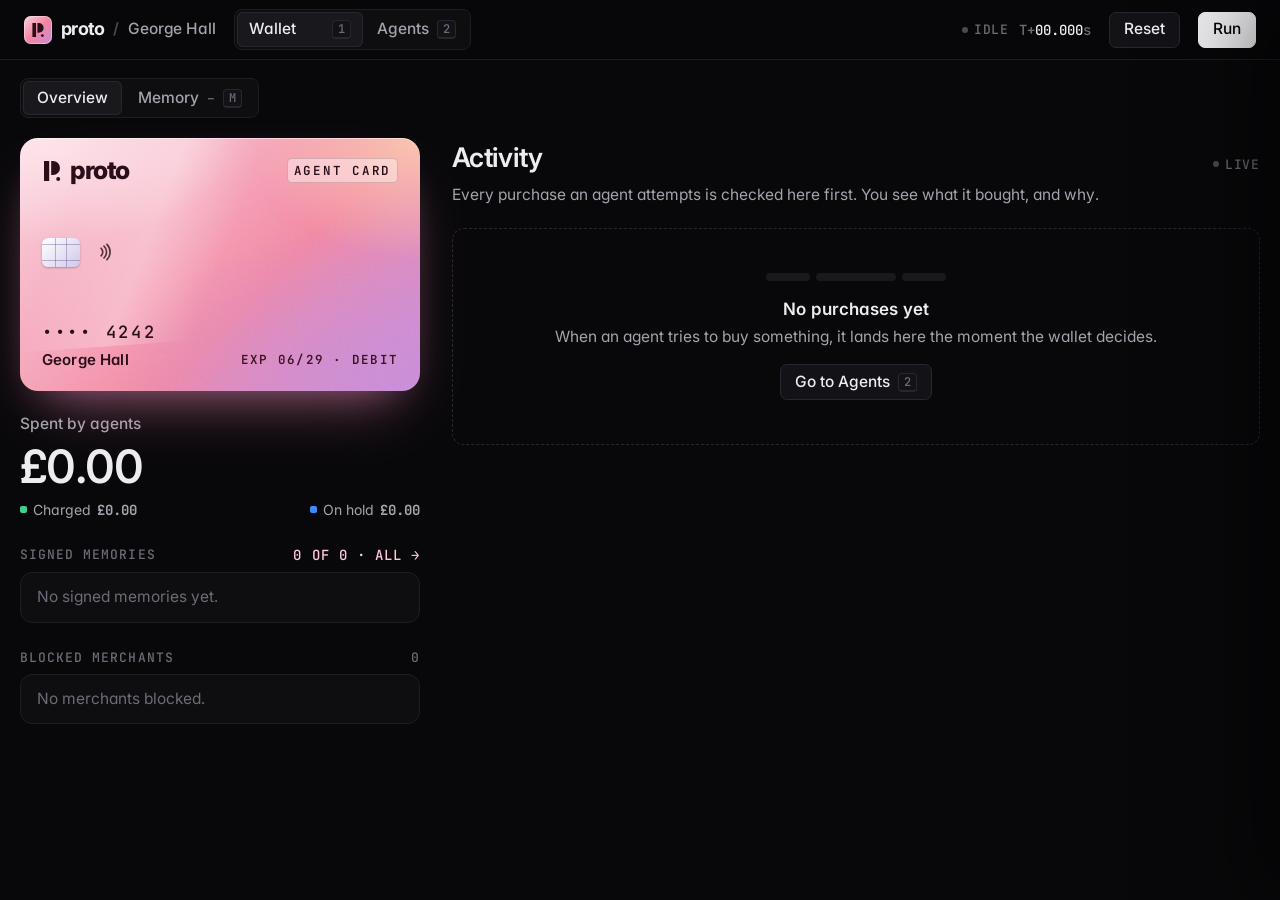
==== commit 90d70e12: "Fix QA issues on the wallet and agents pages Trace drawer resets scroll per agent; wallet check dura" ====
--- a/static/index.html
+++ b/static/index.html
@@ -6,6 +6,7 @@
 <title>proto · Wallet</title>
 <link rel="preconnect" href="https://fonts.googleapis.com">
 <link href="https://fonts.googleapis.com/css2?family=Inter:wght@400;500;600;700;800&family=JetBrains+Mono:wght@400;500;600&display=swap" rel="stylesheet">
+<link rel="icon" type="image/svg+xml" href="/static/favicon.svg">
 <link rel="stylesheet" href="/static/app.css">
 </head>
 <body>
@@ -96,12 +97,12 @@
   $("#memn").textContent = total || "–";
   $("#memlink").textContent = `${shown.length} of ${total} · all →`;
   $("#memories").innerHTML = shown.map(e => { const t = edgeText(e);
-    return `<div class="mem"><span class="ic">${esc(t.replace(/^(avoids|likes|lives in|shoe size) /i, "").charAt(0).toUpperCase())}</span><span class="t">${esc(t)}</span><span class="s">${e.verified === false ? '<b style="color:var(--bad)">✕</b> invalid' : `<b>✓</b> signed ${esc(String(e.signed_at || "").slice(5, 10))}`}</span></div>`; }).join("")
+    return `<div class="mem"><span class="ic">${esc(t.replace(/^(avoids|likes|lives in|shoe size) /i, "").charAt(0).toUpperCase())}</span><span class="t">${esc(t)}</span><span class="s">${e.verified === false ? '<b style="color:var(--bad)">✕</b> invalid' : `<b>✓</b> signed ${esc(fmtDate(e.signed_at))}`}</span></div>`; }).join("")
     || `<div class="mem"><span class="t dim" style="font-weight:400">No signed memories yet.</span></div>`;
   // blocklist
   const bl = A.blocklist || [], first = S.seenBlk == null;
   $("#blocked").innerHTML = bl.map(b => { const fresh = !first && !S.seenBlk.has(b.merchant_id);
-    return `<div class="mem ${fresh ? "newb" : ""}"><span class="ic" style="color:var(--bad)">⊘</span><span class="t">${esc(b.merchant_name || b.merchant_id)}<div class="bsub">Prompt injection${b.at ? " · " + fmtDay(b.at) : ""}</div></span>${b.p_injection != null ? `<span class="pill block">P(inj) ${(+b.p_injection).toFixed(2)}</span>` : ""}</div>`; }).join("")
+    return `<div class="mem ${fresh ? "newb" : ""}"><span class="ic" style="color:var(--bad)">⊘</span><span class="t">${esc(b.merchant_name || b.merchant_id)}<div class="bsub">Prompt injection${b.at ? " · " + fmtDate(b.at) : ""}</div></span>${b.p_injection != null ? `<span class="pill block">${pct(b.p_injection)} injection</span>` : ""}</div>`; }).join("")
     || `<div class="mem"><span class="t dim" style="font-weight:400">No merchants blocked.</span></div>`;
   $("#blkn").textContent = bl.length;
   S.seenBlk = new Set(bl.map(b => b.merchant_id));
@@ -109,13 +110,16 @@
   const firstRows = S.seenRows == null; S.seenRows = S.seenRows || new Set();
   const now = Date.now();
   const canUndo = r => ["pay", "hold"].includes(kind(r)) && (r.undo || {}).window_hours && (!r.window_ends_at || Date.parse(r.window_ends_at) > now);
-  const groups = [["Waiting for you", r => kind(r) === "ask"], ["Can undo", canUndo], ["Done — can't undo", r => ["pay", "hold", "done"].includes(kind(r)) && !canUndo(r)], ["Declined", r => ["decline", "block"].includes(kind(r))]];
+  const groups = [["Waiting for you", r => kind(r) === "ask"], ["Can undo", canUndo], ["Done — can't undo", r => ["pay", "hold", "done"].includes(kind(r)) && !canUndo(r)], ["Declined", r => kind(r) === "decline"], ["Blocked", r => kind(r) === "block"]];
   let html = "";
   if (!rows.length) html = `<div class="empty"><div class="ill"><i></i><i></i><i></i></div><b>No purchases yet</b>When an agent tries to buy something, it lands here the moment the wallet decides.<br><a class="btn" href="/agents">Go to Agents <span class="kbd">2</span></a></div>`;
   groups.forEach(([t, f]) => { const g = rows.filter(f);
     if (!g.length) { if (rows.length && t === "Done — can't undo") html += `<div class="grp"><h5>${t}<span class="n">0</span></h5><div class="list"><div class="mem"><span class="t dim" style="font-weight:400">Nothing final yet. Charges move here when their undo window closes.</span></div></div></div>`; return; }
     html += `<div class="grp"><h5>${t}<span class="n">${g.length}</span></h5><div class="list">${g.map(r => rowHTML(r, !firstRows && !S.seenRows.has(r.id))).join("")}</div></div>`; });
-  $("#activity").innerHTML = html;
+  // keep the page where it is while the list re-renders (approve/undo move rows between groups)
+  const sy = window.scrollY, act = $("#activity"); act.style.minHeight = act.offsetHeight + "px";
+  act.innerHTML = html; window.scrollTo(0, sy);
+  requestAnimationFrame(() => { act.style.minHeight = ""; window.scrollTo(0, Math.min(sy, document.documentElement.scrollHeight - innerHeight)); });
   rows.forEach(r => S.seenRows.add(r.id));
 }
 function rowHTML(r, isNew) {
@@ -123,7 +127,7 @@
   return `<div class="row k-${k} ${isNew ? "newr" : ""}" data-row="${esc(r.id)}">${it.image ? `<img src="${esc(it.image)}" alt="">` : `<div></div>`}
     <div><div class="ti">${esc(r.merchant_name || r.merchant_id)} <span class="dim" style="font-weight:400">· ${esc(it.title || "")}</span></div><div class="ss">${esc(rowSub(r, facts))}</div>
     ${k === "ask" ? `<div class="acts"><button class="btn primary" data-decide="1" data-id="${esc(r.id)}">Approve ${gbp(amt)}</button><button class="btn" data-decide="0" data-id="${esc(r.id)}">Decline</button></div>` : ""}</div>
-    <div class="rt"><div class="am ${k === "decline" || k === "block" || k === "done" ? "strike" : ""}">${gbp(amt)}</div><span class="pill ${k}">${{pay: "Paid", hold: "Held", ask: "Your OK", decline: "Declined", block: "Blocked", done: /refund/.test(r.stripe_status) ? "Refunded" : "Cancelled", run: "…"}[k]}</span></div></div>`;
+    <div class="rt"><div class="am ${k === "decline" || k === "block" || k === "done" ? "strike" : ""}">${gbp(amt)}</div><span class="pill ${k}">${{pay: "Paid", hold: "Held", ask: "Needs your OK", decline: "Declined", block: "Blocked", done: /refund/.test(r.stripe_status) ? "Refunded" : "Cancelled", run: "…"}[k]}</span></div></div>`;
 }
 
 /* ---------------- detail sheet ---------------- */
@@ -164,22 +168,22 @@
   let record = "";
   if (blocked) {
     const ev = blockEntry && pl(blockEntry.signed_cart), evIt = ev && (ev.items || [])[0], note = evIt && evIt.description;
-    record = `<div class="sec"><h4><span>The record</span><span>Cognee provider history</span></h4><dl class="kv"><dt>Flagged</dt><dd>${blockEntry && blockEntry.at ? new Date(blockEntry.at).toLocaleDateString("en-GB", {day: "numeric", month: "short", year: "numeric"}) : "earlier"} · prompt injection</dd>${blockEntry && blockEntry.p_injection != null ? `<dt>P(injection)</dt><dd class="bad-t">${pct(blockEntry.p_injection)}</dd>` : ""}<dt>Evidence</dt><dd>${ev ? `earlier signed cart from ${esc(blockEntry.merchant_name || r.merchant_id)}` : "provider history"}</dd></dl>
+    record = `<div class="sec"><h4><span>The record</span><span>Cognee provider history</span></h4><dl class="kv"><dt>Flagged</dt><dd>${blockEntry && blockEntry.at ? fmtDate(blockEntry.at) : "earlier"} · prompt injection</dd>${blockEntry && blockEntry.p_injection != null ? `<dt>Injection risk</dt><dd class="bad-t">${pct(blockEntry.p_injection)}</dd>` : ""}<dt>Evidence</dt><dd>${ev ? `earlier signed cart from ${esc(blockEntry.merchant_name || r.merchant_id)}` : "provider history"}</dd></dl>
       ${note ? `<div class="sig" style="color:#ffb3b5;border-color:rgba(242,86,91,.35)">Hidden in their signed cart: “${esc(note)}”</div>` : ""}
       <div class="cap dim" style="font:13px var(--mono);margin-top:8px">This cart was never sent for checking — the blocklist stops it first.</div></div>`;
   }
-  const scores = blocked || (r.p_match == null && r.p_injection == null) ? "" : `<div class="sec"><h4><span>The wallet's check</span><span class="tagc">${esc(r.eval_source === "claude" ? "Claude" : "Jev")}</span></h4>
-      ${(r.undo || {}).window_hours ? mbar("Matches what you asked", r.p_match, null, r.p_match >= .8 ? "var(--ok)" : "var(--warn)", "P(match) · undoable, so the wallet pays whatever this is — you can cancel free")
-        : mbar("Matches what you asked", r.p_match, .25, r.p_match >= .8 ? "var(--ok)" : r.p_match >= .25 ? "var(--warn)" : "var(--bad)", "P(match) · final sale: below 25% declines · above that, pays if expected loss ≤ £10, else asks you")}
-      ${mbar("Trying to trick your agent", r.p_injection, .8, inj ? "var(--bad)" : "var(--tx-3)", "P(injection) · at 80%+ the merchant is blocked")}</div>`;
+  const scores = blocked || (r.p_match == null && r.p_injection == null) ? "" : `<div class="sec"><h4><span>The wallet's check</span><span class="tagc">${esc(r.eval_source === "claude" ? "Claude" : JEV_LONG)}</span></h4>
+      ${(r.undo || {}).window_hours ? mbar("Matches what you asked", r.p_match, null, r.p_match >= .8 ? "var(--ok)" : "var(--warn)", "Match · undoable, so the wallet pays whatever this is — you can cancel free")
+        : mbar("Matches what you asked", r.p_match, .25, r.p_match >= .8 ? "var(--ok)" : r.p_match >= .25 ? "var(--warn)" : "var(--bad)", "Match · final sale: below 25% declines · above that, pays if expected loss ≤ £10, else asks you")}
+      ${mbar("Trying to trick your agent", r.p_injection, .8, inj ? "var(--bad)" : "var(--tx-3)", "Injection risk · at 80%+ the merchant is blocked")}</div>`;
   const u = r.undo || {};
   const money = `<div class="sec"><h4><span>Money & undo</span></h4><dl class="kv">
       <dt>Undo terms</dt><dd>${u.window_hours ? `free cancel · ${windowText(u.window_hours)} · ${gbp(u.fee_pence)} fee` : "final sale — no undo"}</dd>
-      ${r.window_ends_at ? `<dt>Undo until</dt><dd>${new Date(r.window_ends_at).toLocaleString("en-GB", {day: "numeric", month: "short", hour: "2-digit", minute: "2-digit"})}</dd>` : ""}
+      ${r.window_ends_at ? `<dt>Undo until</dt><dd>${fmtDate(r.window_ends_at, true)}</dd>` : ""}
       ${r.undo_cost_pence != null ? `<dt>Cost to undo</dt><dd>${gbp(r.undo_cost_pence)}</dd>` : ""}
       ${u.window_hours ? `<dt>Why it could pay</dt><dd>undoable — free cancel, so no match floor or £10 limit</dd>` : ""}
       ${r.expected_loss_pence != null && !u.window_hours ? `<dt>Expected loss</dt><dd><span class="${r.expected_loss_pence > 1000 ? "warn-t" : ""}">${gbp(r.expected_loss_pence)}</span> <span class="dim">/ £10.00 auto limit${r.expected_loss_pence > 1000 ? " · over" : ""}</span></dd>` : ""}
-      <dt>Rule</dt><dd>${esc(r.rule)}</dd>
+      <dt>Rule</dt><dd>${esc(pctify(r.rule))}</dd>
       <dt>Stripe</dt><dd>${r.payment_id ? `${esc(r.payment_id)} · ${esc(r.stripe_status)} · ${r.payment_mode === "hold" ? "card hold, not captured" : "charged"}` : "no payment made"}</dd></dl></div>`;
   const fu = r.facts_used || [];
   const factsSec = blocked || !fu.length ? "" : `<div class="sec"><h4><span>Signed memories used</span><span>${fu.length} of ${total}${(r.facts_method || "cognee") === "cognee" ? ", chosen by Cognee" : ""}</span></h4>
@@ -190,7 +194,7 @@
       <div class="edges">${(cited || []).map(c => typeof c === "string" ? `<span class="edge">${esc(c)}</span>` : `<span class="edge">${esc(c.source || c.subject || "George")} → <b>${esc(c.relationship_name || c.relation || "")}</b> → ${esc(c.target ?? c.object ?? "")} <span class="ok-t">✓</span></span>`).join("")}</div></div>`;
   const sig = si && si.signature;
   const signed = `<div class="sec"><h4><span>Signed request</span>${si ? '<span class="ok-t">✓ verified</span>' : ""}</h4><dl class="kv">
-      <dt>Request</dt><dd>“${esc(r.request || sip.request || "")}”</dd>${(r.max_pence || sip.max_pence) ? `<dt>Limit</dt><dd>${gbp(r.max_pence || sip.max_pence)}</dd>` : ""}${sip.expires_at ? `<dt>Expires</dt><dd>${esc(new Date(sip.expires_at).toLocaleString("en-GB", {hour: "2-digit", minute: "2-digit", day: "numeric", month: "short"}))}</dd>` : ""}<dt>Intent hash</dt><dd style="word-break:break-all">${esc(r.intent_hash)}</dd><dt>Cart signature</dt>${blocked ? `<dd class="dim">not checked — merchant blocked first</dd>` : r.signature_ok == null ? `<dd class="dim">not checked</dd>` : `<dd class="${r.signature_ok ? "ok-t" : "bad-t"}">signed by ${esc(r.merchant_name || r.merchant_id)} ${r.signature_ok ? "✓" : "✕"}</dd>`}</dl>
+      <dt>Request</dt><dd>“${esc(r.request || sip.request || "")}”</dd>${(r.max_pence || sip.max_pence) ? `<dt>Limit</dt><dd>${gbp(r.max_pence || sip.max_pence)}</dd>` : ""}${sip.expires_at ? `<dt>Expires</dt><dd>${esc(fmtDate(sip.expires_at, true))}</dd>` : ""}<dt>Intent hash</dt><dd style="word-break:break-all">${esc(r.intent_hash)}</dd><dt>Cart signature</dt>${blocked ? `<dd class="dim">not checked — merchant blocked first</dd>` : r.signature_ok == null ? `<dd class="dim">not checked</dd>` : `<dd class="${r.signature_ok ? "ok-t" : "bad-t"}">signed by ${esc(r.merchant_name || r.merchant_id)} ${r.signature_ok ? "✓" : "✕"}</dd>`}</dl>
       ${sig ? `<div class="sig">ed25519 · user-george · ${esc(sig)}</div>` : ""}</div>`;
   const traceSec = (r.trace || []).length ? `<div class="sec"><h4><span>How the wallet checked</span><span>${traceTotal(r.trace)} ms</span></h4>${checkRows(r.trace)}</div>` : "";
   const ag = r.agent_id ? `<a class="btn ghost" href="/agents#agent=${encodeURIComponent(r.agent_id)}${r.run_id ? "&run=" + encodeURIComponent(r.run_id) : ""}">Agent trace →</a>` : "";
@@ -198,7 +202,7 @@
   <div class="db sheet">
     <div class="hero">${it.image ? `<img src="${esc(it.image)}" alt="">` : "<div></div>"}<div><div class="dim">${esc(it.title || "")}${r.agent_id ? " · via " + esc(r.agent_id) : ""}</div>
       <div class="amt ${["decline", "block", "done"].includes(k) ? "dim" : ""}">${["decline", "block", "done"].includes(k) ? "£0.00" : gbp(amt)}</div>
-      <div class="muted" style="margin-top:4px">${k === "hold" ? "On hold, not charged" : k === "pay" ? "Charged" : k === "ask" ? "Not charged — waiting for you" : "Nothing charged"}${r.window_ends_at && ["pay", "hold"].includes(k) ? ` · undo until ${fmtDay(r.window_ends_at)}` : u.window_hours ? "" : " · final sale"}</div>
+      <div class="muted" style="margin-top:4px">${k === "hold" ? "On hold, not charged" : k === "pay" ? "Charged" : k === "ask" ? "Not charged — waiting for you" : "Nothing charged"}${r.window_ends_at && ["pay", "hold"].includes(k) ? ` · undo until ${fmtDate(r.window_ends_at, true)}` : u.window_hours ? "" : " · final sale"}</div>
       ${acts ? `<div class="sheet-acts">${acts}</div>` : ""}</div></div>
     <div class="sec"><h4><span>Why</span>${inj ? '<span class="bad-t">prompt injection</span>' : ""}</h4><div class="why">${esc(whyText(r, facts, blockEntry))}</div></div>
     ${record}${compare}
@@ -229,10 +233,15 @@
       es.forEach(e => { const a = (f.a0 + step * (k + .5)) * D; pos[e.id] = {a, x: cx + Math.cos(a) * RX, y: cy + Math.sin(a) * RY}; k++; });
       glab.push({g, a: (f.a0 + step * ((s0 + k) / 2)) * D}); k += gap; }); });
   const sel = S.mem;
-  let svg = `<svg viewBox="0 0 ${W} ${H}">`;
+  // fit the viewBox to what is drawn: node dots, their labels (≈8.6 units/char at 16px) and the hub caption
+  const lab = e => Math.min(e.text.length, 26) * 8.6 + 16;
+  let x0b = cx - 80, x1b = cx + 80, y0b = cy - 40, y1b = cy + 62;
+  edges.forEach(e => { const q = pos[e.id], r = Math.cos(q.a) > 0; x0b = Math.min(x0b, r ? q.x - 8 : q.x - lab(e)); x1b = Math.max(x1b, r ? q.x + lab(e) : q.x + 8); y0b = Math.min(y0b, q.y - 14); y1b = Math.max(y1b, q.y + 14); });
+  const pad = 12;
+  let svg = `<svg viewBox="${x0b - pad} ${y0b - pad} ${x1b - x0b + 2 * pad} ${y1b - y0b + 2 * pad}">`;
   edges.forEach(e => { const q = pos[e.id], c = Math.cos(q.a), sN = Math.sin(q.a); const x0 = cx + c * 34, y0 = cy + sN * 34, x1 = q.x - c * 6, y1 = q.y - sN * 6;
     const on = rel.has(e.id), hot = sel === e.id;
-    svg += `<line class="e ${on ? "rel" : ""}" x1="${x0}" y1="${y0}" x2="${x1}" y2="${y1}" style="${hot && !on ? "stroke:#fff;opacity:1;" : ""}${!on && rel.size && !hot ? "opacity:.6" : ""}"/>`;
+    svg += `<line class="e ${on ? "rel" : ""} ${hot ? "hot" : ""} ${!on && rel.size ? "dimmed" : ""}" data-l="${esc(e.id)}" x1="${x0}" y1="${y0}" x2="${x1}" y2="${y1}"/>`;
     if (on) svg += `<line class="e flow" x1="${x1}" y1="${y1}" x2="${x0}" y2="${y0}"/>`; });
   glab.forEach(({g, a}) => { const x = cx + Math.cos(a) * RX * .74, y = cy + Math.sin(a) * RY * .74, w = g.length * 8.4 + 18;
     svg += `<rect x="${x - w / 2}" y="${y - 9}" width="${w}" height="16" rx="4" fill="#0e0e11" stroke="#1d1d23"/><text class="grp" x="${x}" y="${y + 3}" text-anchor="middle">${esc(g)}</text>`; });
@@ -246,14 +255,26 @@
     <text x="${cx}" y="${cy + 5}" text-anchor="middle">George</text><rect x="${cx - 74}" y="${cy + 40}" width="148" height="16" rx="4" fill="#0e0e11"/><text class="s" x="${cx}" y="${cy + 52}" text-anchor="middle">user-george · ${edges.length} signed</text></g>
     <defs><linearGradient id="hubg" x1="0" y1="0" x2="1" y2="1"><stop offset="0" stop-color="#FAD3DE"/><stop offset=".5" stop-color="#F386A1"/><stop offset="1" stop-color="#C98BD6"/></linearGradient></defs></svg>`;
   $("#graph").innerHTML = svg + `<div class="ghint">hover or click a memory · every edge is signed by user-george and verified ✓</div>`;
+  S.memModel = {edges, rel, rows, G, groups};
+  renderInsp();
+}
+/* hover/click: move the selection by toggling classes — no SVG rebuild, so no flicker */
+function selectMem(id) {
+  if (!id || id === S.mem) return; S.mem = id;
+  document.querySelectorAll("#graph g.n").forEach(g => g.classList.toggle("sel", g.dataset.e === id));
+  document.querySelectorAll("#graph line.e[data-l]").forEach(l => l.classList.toggle("hot", l.dataset.l === id));
+  renderInsp();
+}
+function renderInsp() {
+  const M = S.memModel; if (!M) return; const {edges, rel, rows, G, groups} = M, sel = S.mem;
   const e = edges.find(x => x.id === sel) || edges.find(x => rel.has(x.id)) || edges[0];
   const on = rel.has(e.id), usedBy = on ? rows.filter(r => r.request === G.request && r.decision !== "block").length : 0;
   $("#insp").innerHTML = `<div class="sec"><h4><span>Signed memory</span><span class="${e.verified !== false ? "ok-t" : "bad-t"}">${e.verified !== false ? "✓ verified" : "✕ invalid"}</span></h4>
     <div class="big">${esc(e.text)}</div>
     <div class="trip">George → <b>${esc(e.relation)}</b> → ${esc(e.object)}</div>
-    <dl class="kv">${e.signed_at ? `<dt>Signed</dt><dd>${new Date(e.signed_at).toLocaleDateString("en-GB", {day: "numeric", month: "short", year: "numeric"})}</dd>` : ""}<dt>Signer</dt><dd>${esc(e.signer || "user-george")}</dd><dt>Group</dt><dd>${esc(e.group)}</dd>
-    <dt>Used in</dt><dd>${on ? `<span style="color:#FFC9D7">“${esc(G.request)}”</span><br>${usedBy} decisions` : "not relevant to the latest request"}</dd></dl>
-    ${e.signature ? `<div class="sig">${esc(e.signature)}</div>` : ""}</div>
+    <dl class="kv">${e.signed_at ? `<dt>Signed</dt><dd>${fmtDate(e.signed_at)}</dd>` : ""}<dt>Signer</dt><dd>${esc(e.signer || "user-george")}</dd><dt>Group</dt><dd>${esc(e.group)}</dd>
+    <dt>Used in</dt><dd>${!G.request ? "No request yet" : on ? `<span style="color:#FFC9D7">“${esc(G.request)}”</span><br>${usedBy} decisions` : "Not relevant to the latest request"}</dd></dl>
+    ${e.signature ? `<div class="sigline"><span class="h" title="${esc(e.signature)}">${esc(e.signature)}</span><button class="copy" data-copy="${esc(e.signature)}">Copy</button></div>` : ""}</div>
     <div class="mlist">${groups.map(g => `<div class="mgh">${esc(g)}</div>` + edges.filter(x => x.group === g).map(x => `<div class="mli ${rel.has(x.id) ? "rel" : ""} ${x.id === e.id ? "sel" : ""}" data-e="${esc(x.id)}"><span class="v">${rel.has(x.id) ? "●" : "✓"}</span>${esc(x.text)}<span class="r">${esc(x.relation)}</span></div>`).join("")).join("")}</div>`;
 }
 function setWTab(t) { S.wtab = t; document.querySelectorAll("#wtabs button").forEach(b => b.classList.toggle("on", b.dataset.wtab === t));
@@ -308,9 +329,10 @@
 });
 $("#activity").addEventListener("click", e => { if (e.target.closest("[data-decide],a")) return; const r = e.target.closest(".row"); if (r) openSheet(r.dataset.row); });
 document.querySelectorAll("#wtabs button").forEach(b => b.onclick = () => setWTab(b.dataset.wtab));
-$("#graph").addEventListener("click", e => { const n = e.target.closest("[data-e]"); if (n) { S.mem = n.dataset.e; renderMemory(); } });
-$("#graph").addEventListener("mouseover", e => { const n = e.target.closest("[data-e]"); if (n && n.dataset.e !== S.mem) { S.mem = n.dataset.e; renderMemory(); } });
-$("#insp").addEventListener("click", e => { const n = e.target.closest("[data-e]"); if (n) { S.mem = n.dataset.e; renderMemory(); } });
+$("#graph").addEventListener("click", e => { const n = e.target.closest("[data-e]"); if (n) selectMem(n.dataset.e); });
+$("#graph").addEventListener("mouseover", e => { const n = e.target.closest("[data-e]"); if (n) selectMem(n.dataset.e); });
+document.addEventListener("click", e => { const c = e.target.closest("[data-copy]"); if (c) { try { navigator.clipboard.writeText(c.dataset.copy); toast("Signature copied"); } catch (x) {} } });
+$("#insp").addEventListener("click", e => { const n = e.target.closest("[data-e]"); if (n) selectMem(n.dataset.e); });
 document.addEventListener("keydown", e => {
   if (e.metaKey || e.ctrlKey || e.altKey) return;
   const k = e.key.toLowerCase();
--- a/static/app.css
+++ b/static/app.css
@@ -536,3 +536,37 @@
 .wf{grid-template-columns:350px minmax(0,1fr) 84px}
 .sub{max-width:980px} .end{animation:none} .end.pop{animation:pop .35s cubic-bezier(.2,1.4,.4,1)}
 .sheet .cols{grid-template-columns:minmax(0,1fr) minmax(0,1.15fr)} .sheet .cr{grid-template-columns:22px 150px minmax(0,1fr) 60px;gap:8px} .sheet .cmp{gap:14px}
+/* ---------- QA pass ---------- */
+.span{text-overflow:ellipsis}
+.lane{min-height:64px}
+.who{padding:8px 14px}
+.span{top:9px;height:22px;line-height:22px}
+.end{top:9px;height:22px}
+.wsub{top:35px}
+.wlab{top:12px}
+.reqcard{padding:12px 18px;margin-bottom:8px}
+.rq-text{margin:4px 0 8px;font-size:23px}
+.wrap{padding-top:16px}
+.sub{margin-bottom:12px !important}
+.stats{grid-template-columns:repeat(7,1fr);margin-bottom:12px}
+.stat{padding:10px 14px} .stat .v{font-size:22px;margin-top:2px}
+.ph{height:44px}
+.seg .badge{display:inline-block;visibility:hidden;min-width:20px;text-align:center}
+.seg .badge.show{visibility:visible}
+.cursor b{top:auto;bottom:-1px}
+.card .sm{color:#3a1424;font-weight:600}
+.graph{min-height:0;flex-direction:column;align-items:stretch;padding:8px 0 0}
+.graph svg{max-height:640px}
+.ghint{position:static;padding:4px 14px 12px}
+.graph .e.hot:not(.rel){stroke:#fff;opacity:1}
+.graph .e.dimmed:not(.hot){opacity:.6}
+.sigline{display:flex;gap:8px;align-items:center;margin-top:8px;background:#0a0a0c;border:1px solid var(--line);border-radius:6px;padding:6px 6px 6px 10px;font:13px var(--mono);color:var(--tx-3);min-width:0}
+.sigline .h{flex:1;min-width:0;white-space:nowrap;overflow:hidden;text-overflow:ellipsis}
+.sigline .copy{font:500 12.5px var(--mono);color:#FFC9D7;border:1px solid var(--line-2);border-radius:5px;padding:2px 8px;flex:none}
+.sigline .copy:hover{color:#fff}
+@media (max-width:1100px){ .stats{grid-template-columns:repeat(4,1fr)} }
+.stat .v{white-space:nowrap;overflow:hidden;text-overflow:ellipsis}
+.lane{min-height:60px} .who{padding:6px 14px}
+.span,.end{top:8px} .wsub{top:32px} .wlab{top:11px;line-height:1.2}
+@media (max-width:1380px){ .stat .v small{display:none} }
+.memgrid{align-items:start} .graph .hub text{font-size:14px} .graph .hub .s{font-size:12.5px}
